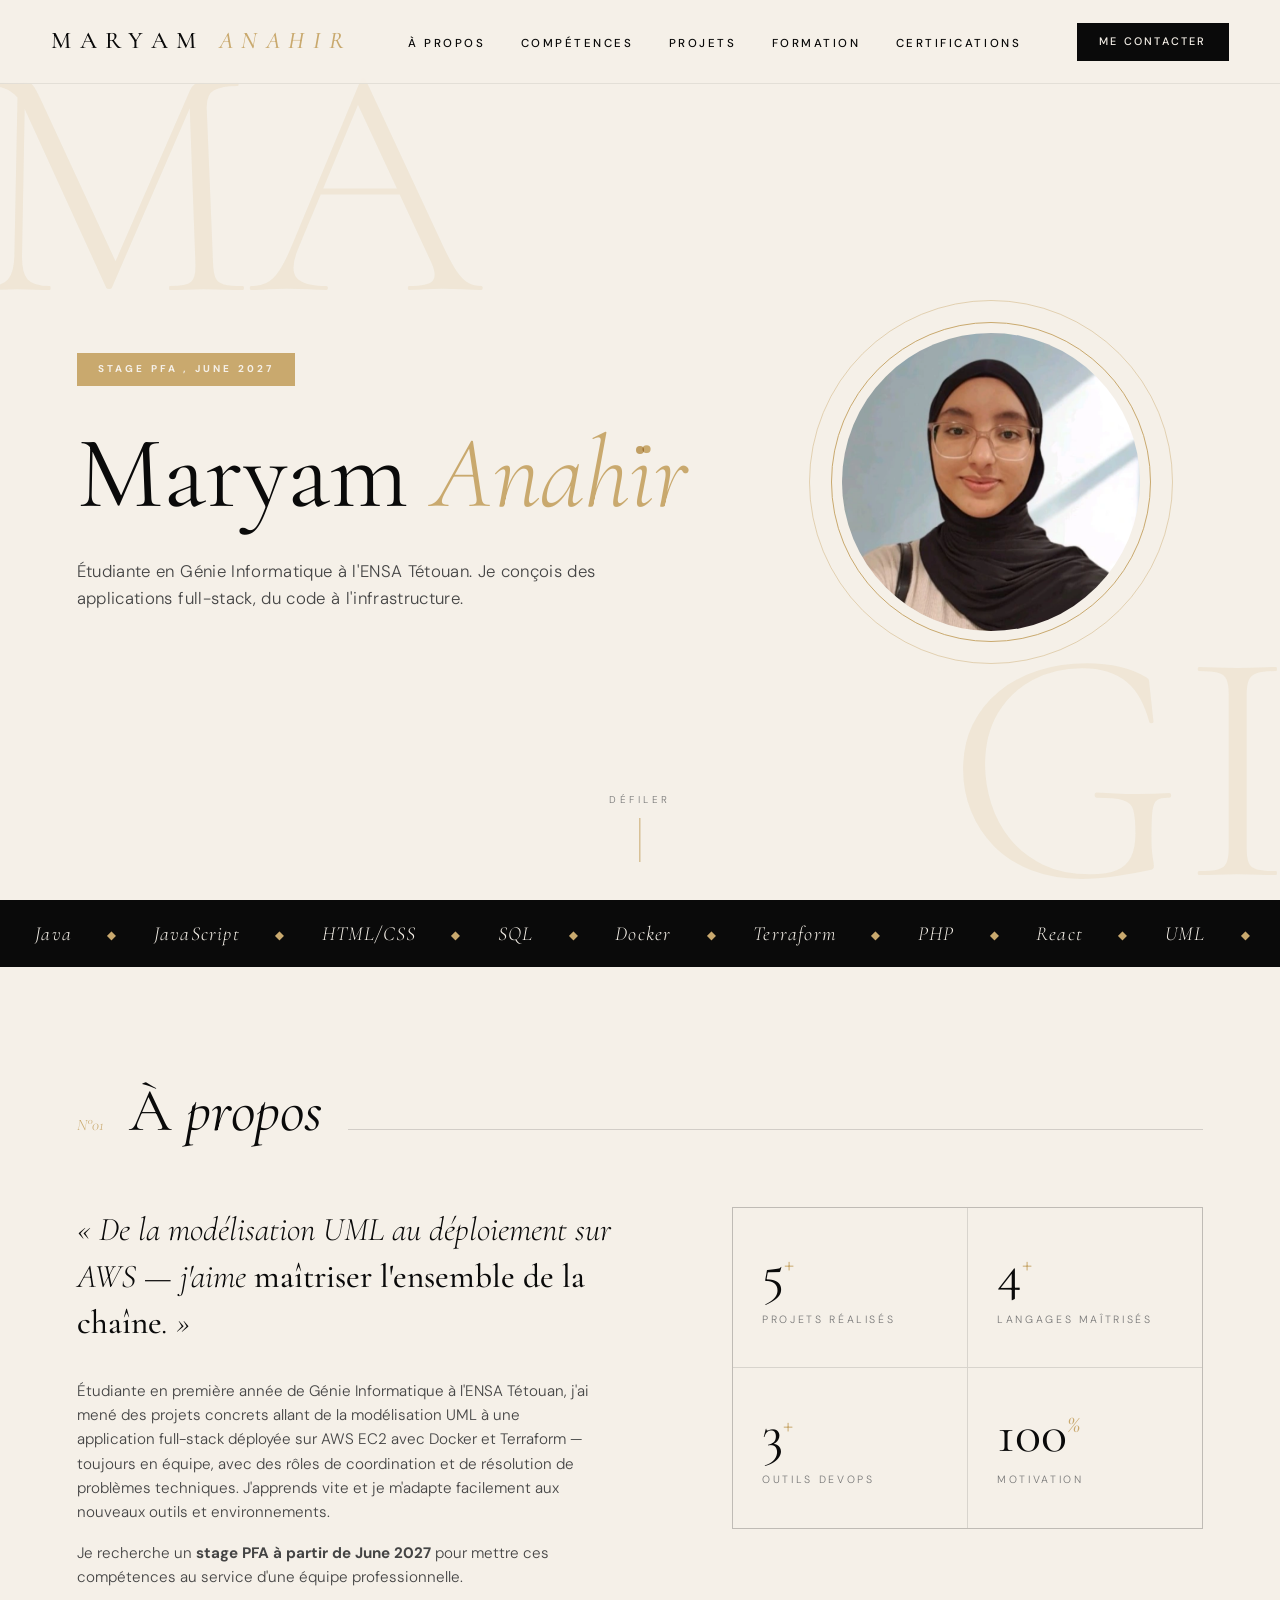
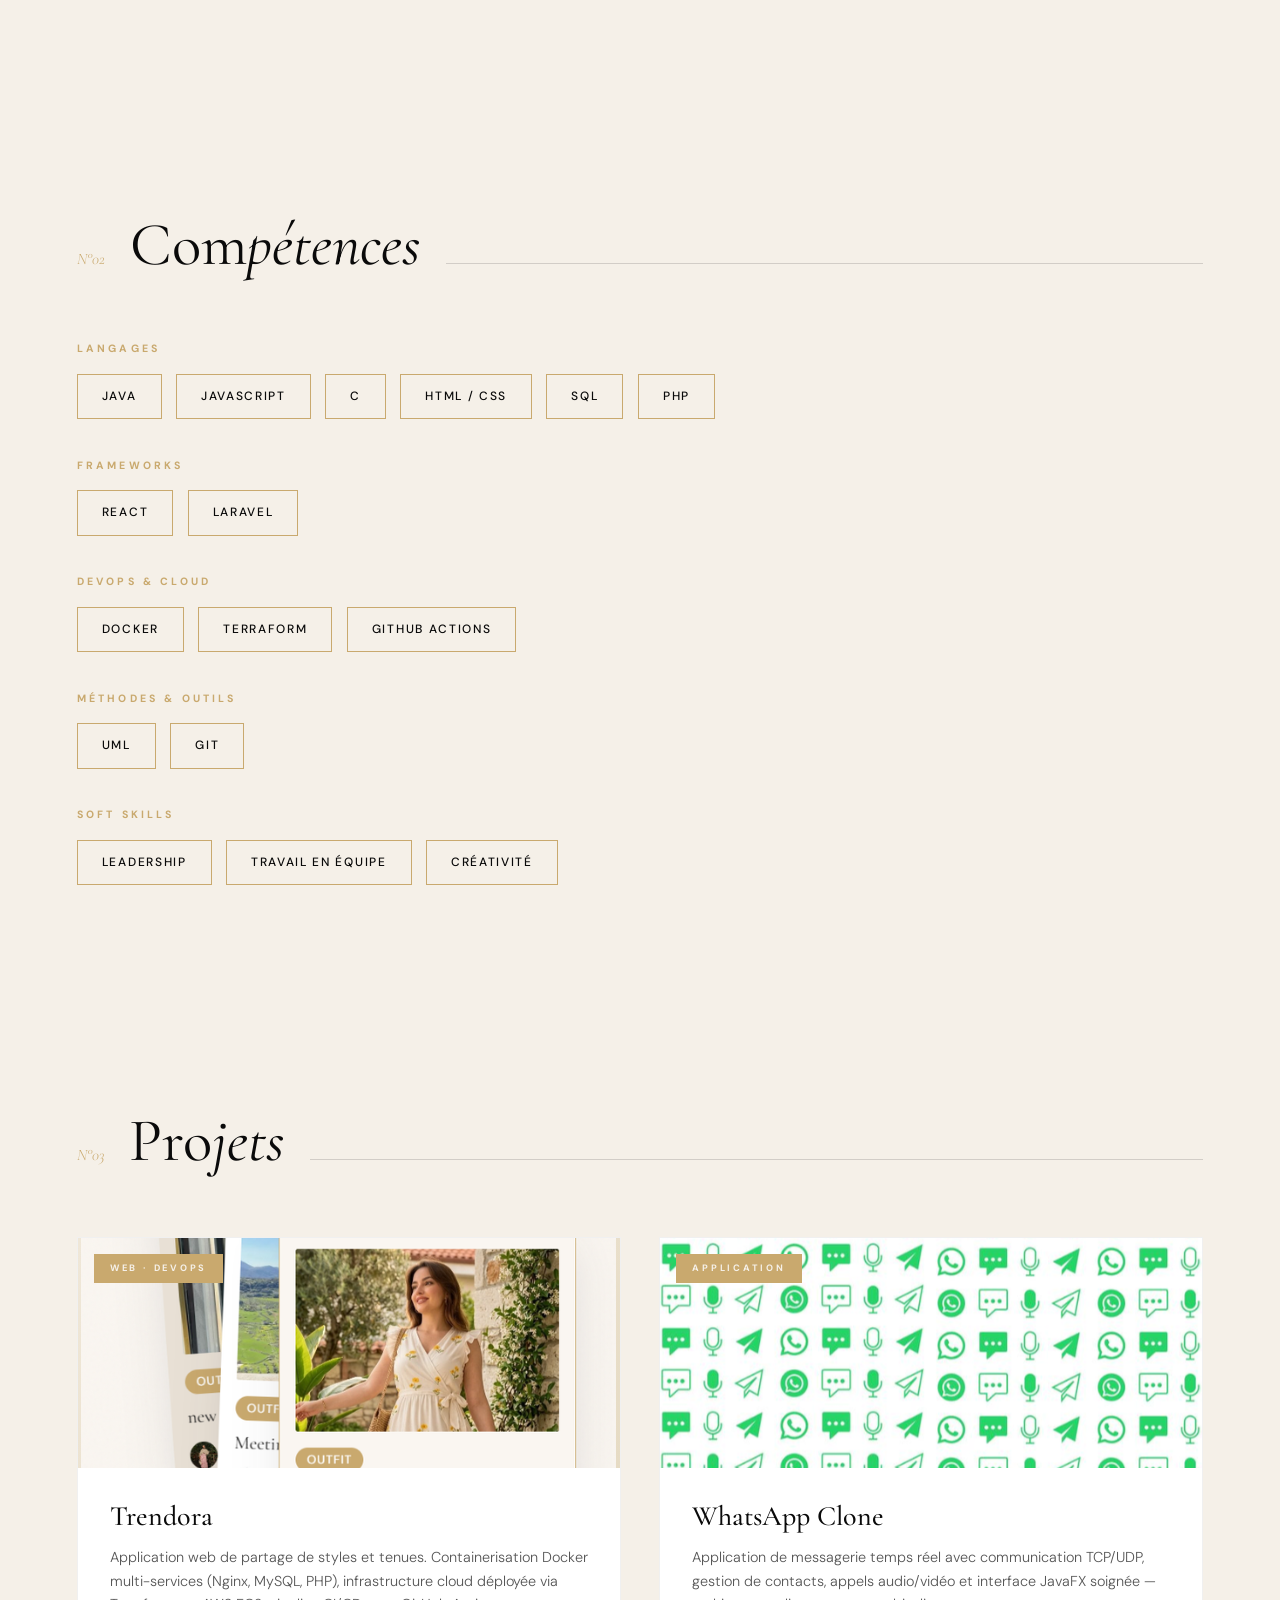
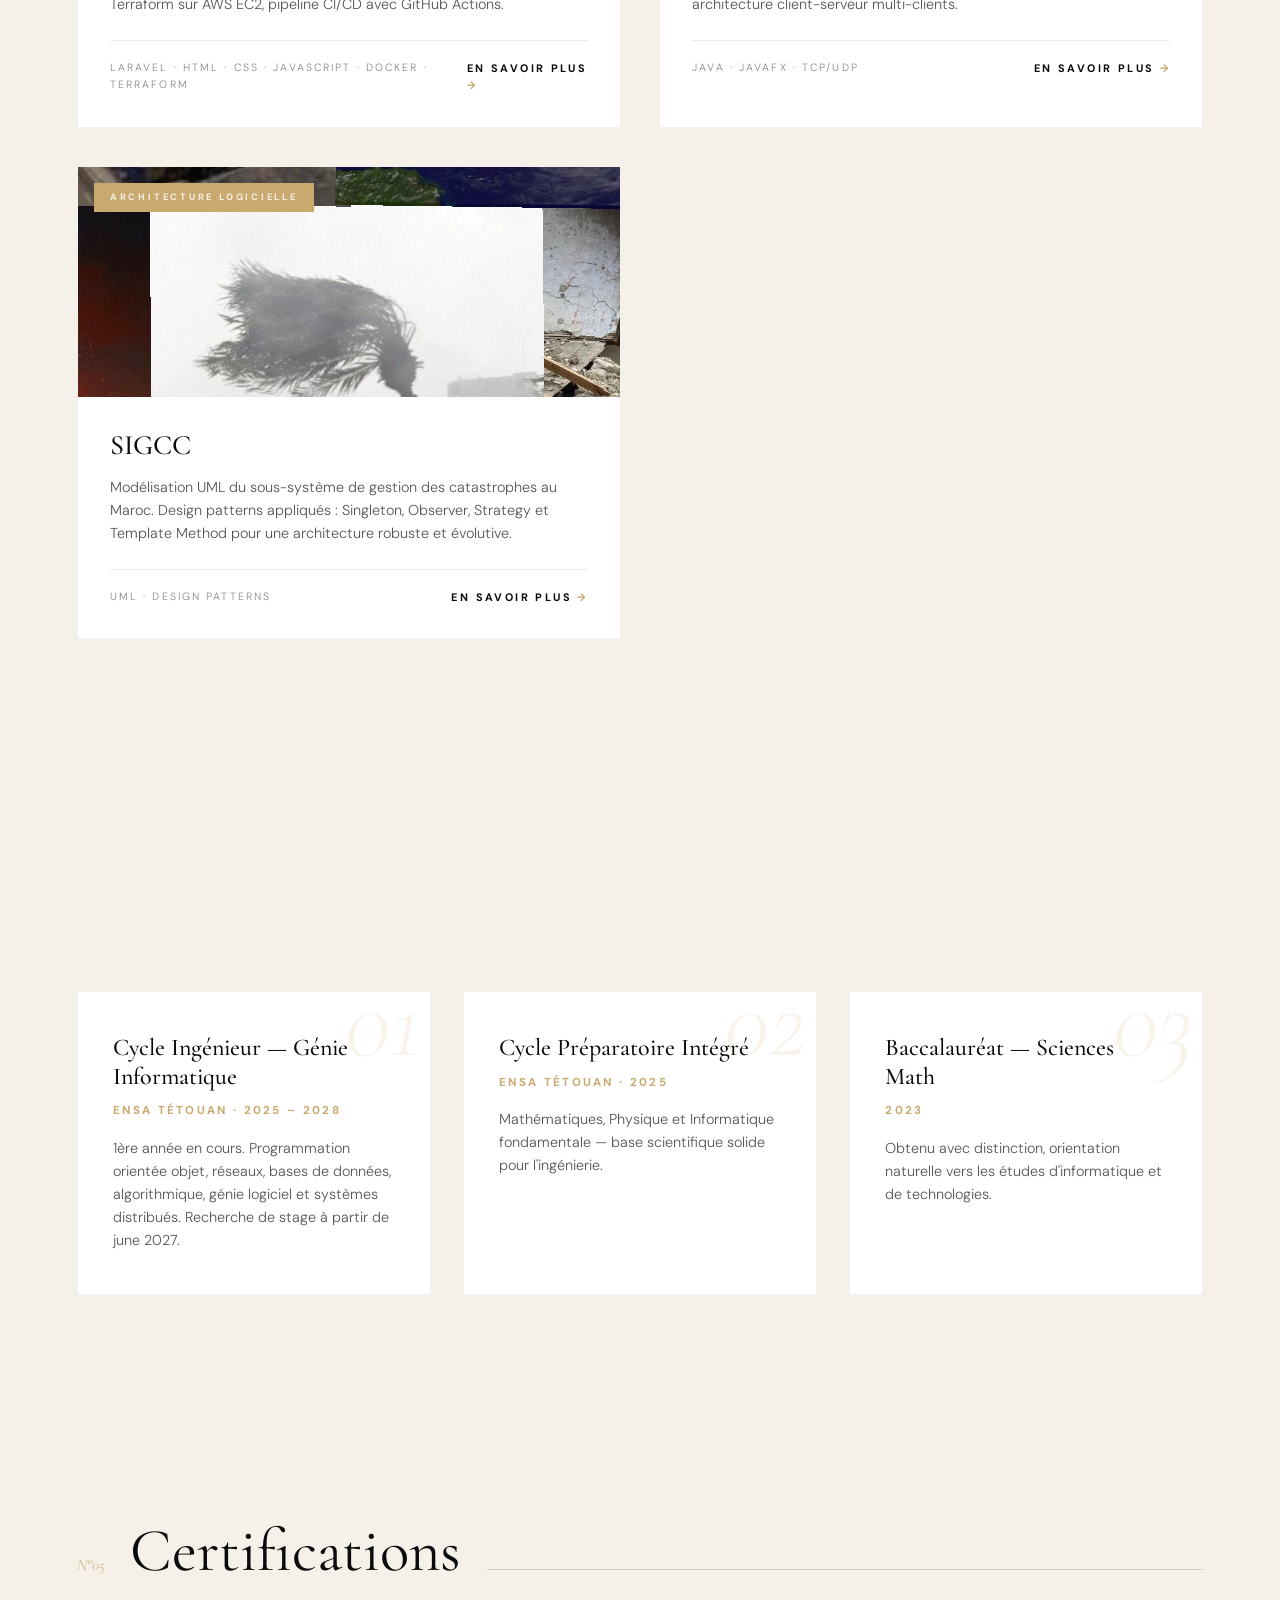
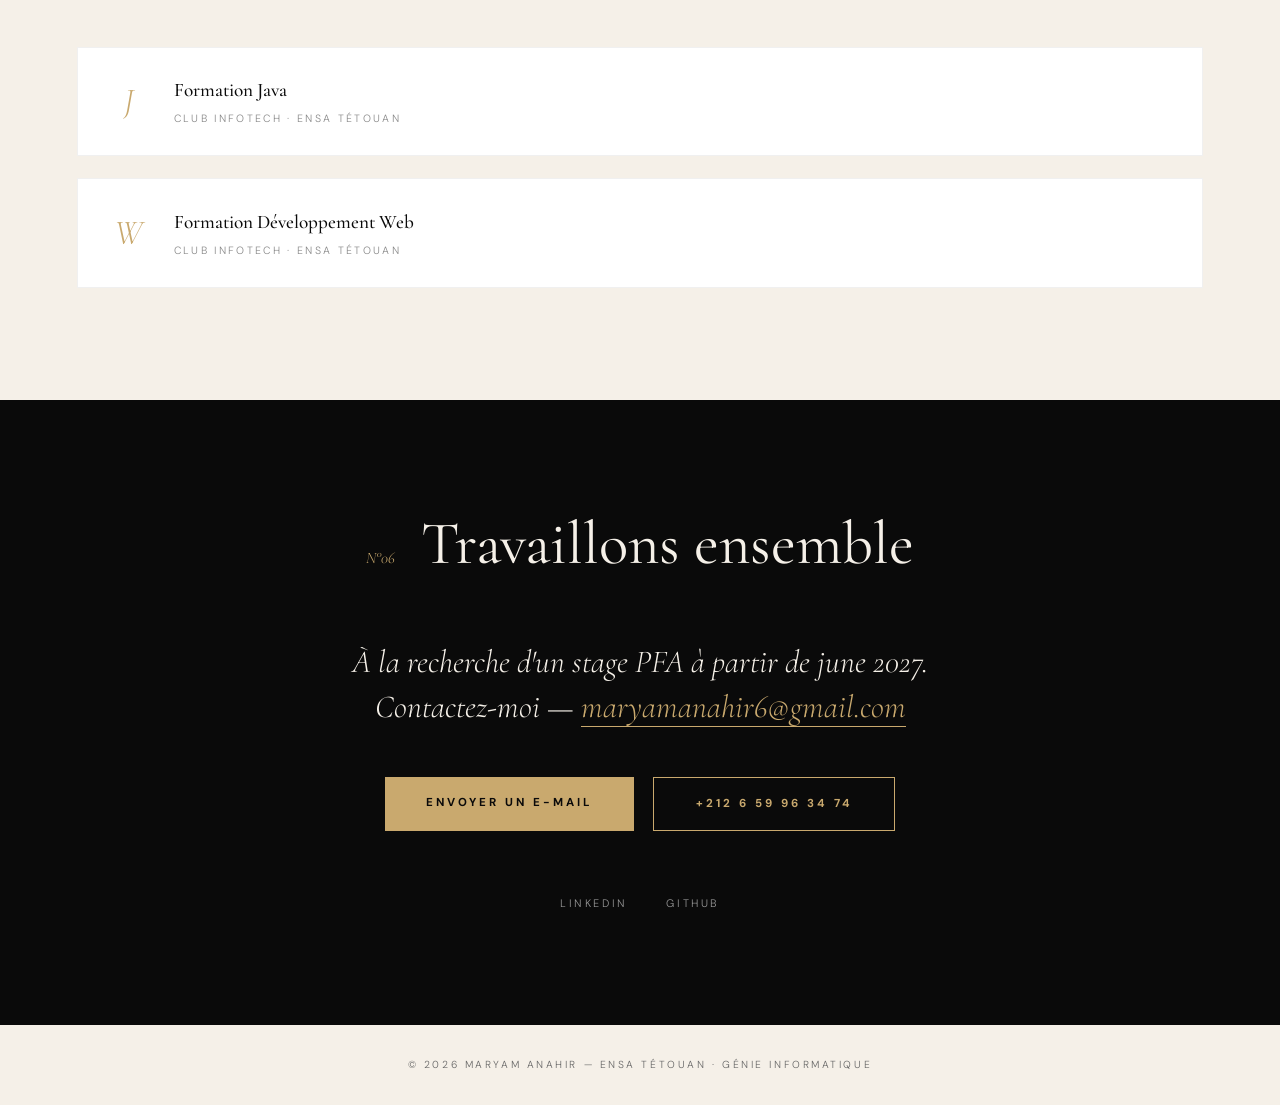
==== index.html @ e7f8d563 "initial commit" ====
<!doctype html>
<html lang="fr">
  <head>
    <meta charset="UTF-8" />
    <meta name="viewport" content="width=device-width, initial-scale=1.0" />
    <title>Maryam Anahir — Portfolio</title>
    <link
      href="https://fonts.googleapis.com/css2?family=Cormorant+Garamond:ital,wght@0,300;0,400;0,500;0,600;1,300;1,400;1,500&family=DM+Sans:ital,wght@0,300;0,400;0,500;0,700;1,400&display=swap"
      rel="stylesheet"
    />
    <style>
      :root {
        --cream: #f5f0e8;
        --gold: #c9a96e;
        --black: #0a0a0a;
        --white: #ffffff;
        --serif: "Cormorant Garamond", serif;
        --sans: "DM Sans", sans-serif;
      }
      * {
        margin: 0;
        padding: 0;
        box-sizing: border-box;
        cursor: auto;
      }
      html {
        scroll-behavior: smooth;
      }
      body {
        background: var(--cream);
        color: var(--black);
        font-family: var(--sans);
        font-weight: 300;
        overflow-x: hidden;
        line-height: 1.6;
      }
      ::selection {
        background: var(--gold);
        color: var(--cream);
      }

      /* ============ CURSOR DOT ============ */
      .cursor-dot {
        position: fixed;
        width: 8px;
        height: 8px;
        background: var(--gold);
        border-radius: 50%;
        pointer-events: none;
        z-index: 9999;
        transform: translate(-50%, -50%);
        transition:
          width 0.25s,
          height 0.25s,
          background 0.25s;
        mix-blend-mode: multiply;
      }
      .cursor-dot.hovering {
        width: 36px;
        height: 36px;
        background: rgba(201, 169, 110, 0.35);
      }
      @media (hover: none) {
        .cursor-dot {
          display: none;
        }
      }

      /* ============ NAVIGATION ============ */
      nav {
        position: fixed;
        top: 0;
        left: 0;
        right: 0;
        z-index: 100;
        display: flex;
        justify-content: space-between;
        align-items: center;
        padding: 1.4rem 4vw;
        background: rgba(245, 240, 232, 0.85);
        backdrop-filter: blur(14px);
        border-bottom: 1px solid rgba(10, 10, 10, 0.07);
        transition: padding 0.4s;
      }
      nav.shrunk {
        padding: 0.8rem 4vw;
      }
      .logo {
        font-family: var(--serif);
        font-size: 1.5rem;
        letter-spacing: 0.35em;
        font-weight: 500;
        text-transform: uppercase;
      }
      .logo span {
        color: var(--gold);
        font-style: italic;
      }
      .nav-links {
        display: flex;
        gap: 2.2rem;
        list-style: none;
      }
      .nav-links a {
        text-decoration: none;
        color: var(--black);
        font-size: 0.72rem;
        letter-spacing: 0.22em;
        text-transform: uppercase;
        font-weight: 500;
        position: relative;
        padding-bottom: 3px;
      }
      .nav-links a::after {
        content: "";
        position: absolute;
        bottom: 0;
        left: 0;
        width: 0;
        height: 1px;
        background: var(--gold);
        transition: width 0.35s cubic-bezier(0.65, 0, 0.35, 1);
      }
      .nav-links a:hover::after {
        width: 100%;
      }
      .nav-cta {
        background: var(--black);
        color: var(--cream) !important;
        padding: 0.65rem 1.4rem;
        text-decoration: none;
        font-size: 0.68rem;
        letter-spacing: 0.2em;
        text-transform: uppercase;
        font-weight: 500;
        transition: background 0.3s;
      }
      .nav-cta:hover {
        background: var(--gold);
      }
      .burger {
        display: none;
        flex-direction: column;
        gap: 5px;
        background: none;
        border: none;
      }
      .burger span {
        width: 26px;
        height: 1.5px;
        background: var(--black);
        transition: 0.3s;
      }
      /* ============ HERO ============ */
      .hero {
        min-height: 100vh;
        display: flex;
        flex-direction: column;
        align-items: center;
        justify-content: center;
        position: relative;
        padding: 8rem 6vw 4rem;
        overflow: hidden;
      }
      .hero-num {
        position: absolute;
        font-family: var(--serif);
        font-weight: 300;
        color: rgba(201, 169, 110, 0.14);
        font-size: clamp(10rem, 26vw, 24rem);
        line-height: 1;
        user-select: none;
        pointer-events: none;
      }
      .hero-num.n1 {
        top: 2%;
        left: -2%;
      }
      .hero-num.n2 {
        bottom: -4%;
        right: -1%;
      }
      .hero-inner {
        display: grid;
        grid-template-columns: 1.2fr 0.8fr;
        align-items: center;
        gap: 4rem;
        width: 100%;
        max-width: 1200px;
      }
      .hero-text {
        text-align: left;
      }
      .hero-badge {
        display: inline-block;
        background: var(--gold);
        color: var(--cream);
        font-size: 0.62rem;
        letter-spacing: 0.32em;
        text-transform: uppercase;
        font-weight: 700;
        padding: 0.55rem 1.3rem;
        margin-bottom: 2.2rem;
      }
      .hero h1 {
        font-family: var(--serif);
        font-weight: 400;
        font-size: clamp(3rem, 8vw, 6.5rem);
        line-height: 1.02;
      }
      .hero h1 em {
        font-style: italic;
        font-weight: 300;
        color: var(--gold);
      }
      .hero-sub {
        max-width: 520px;
        margin-top: 2rem;
        font-size: 1.05rem;
        color: #444;
        letter-spacing: 0.02em;
      }
      .hero-photo-wrap {
        position: relative;
        justify-self: center;
      }
      .hero-photo {
        width: 320px;
        height: 320px;
        border-radius: 50%;
        object-fit: cover;
        border: 1px solid var(--gold);
        padding: 10px;
        display: block;
      }
      .hero-ring {
        position: absolute;
        inset: -22px;
        border: 1px solid rgba(201, 169, 110, 0.45);
        border-radius: 50%;
        animation: pulse 3.2s ease-in-out infinite;
      }
      @keyframes pulse {
        0%,
        100% {
          transform: scale(1);
          opacity: 0.7;
        }
        50% {
          transform: scale(1.06);
          opacity: 0.25;
        }
      }
      .hero-scroll {
        position: absolute;
        bottom: 2.4rem;
        left: 50%;
        transform: translateX(-50%);
        font-size: 0.62rem;
        letter-spacing: 0.35em;
        text-transform: uppercase;
        color: #777;
        display: flex;
        flex-direction: column;
        align-items: center;
        gap: 0.6rem;
      }
      .hero-scroll::after {
        content: "";
        width: 1px;
        height: 44px;
        background: var(--gold);
        animation: drop 1.8s ease-in-out infinite;
      }
      @keyframes drop {
        0% {
          transform: scaleY(0);
          transform-origin: top;
        }
        55% {
          transform: scaleY(1);
          transform-origin: top;
        }
        56% {
          transform-origin: bottom;
        }
        100% {
          transform: scaleY(0);
          transform-origin: bottom;
        }
      }

      /* ============ MARQUEE ============ */
      .marquee {
        background: var(--black);
        color: var(--cream);
        overflow: hidden;
        padding: 1.1rem 0;
        white-space: nowrap;
      }
      .marquee-track {
        display: inline-block;
        animation: scroll 28s linear infinite;
      }
      .marquee span {
        font-family: var(--serif);
        font-style: italic;
        font-size: 1.25rem;
        margin: 0 2.2rem;
        letter-spacing: 0.06em;
      }
      .marquee b {
        color: var(--gold);
        font-style: normal;
        font-family: var(--sans);
        font-size: 0.7rem;
        letter-spacing: 0.3em;
        vertical-align: middle;
      }
      @keyframes scroll {
        to {
          transform: translateX(-50%);
        }
      }

      /* ============ SECTIONS ============ */
      section {
        padding: 7rem 6vw;
        max-width: 1300px;
        margin: 0 auto;
      }
      .sec-head {
        display: flex;
        align-items: baseline;
        gap: 1.6rem;
        margin-bottom: 4rem;
        flex-wrap: wrap;
      }
      .sec-index {
        font-family: var(--serif);
        font-style: italic;
        font-size: 1rem;
        color: var(--gold);
      }
      .sec-title {
        font-family: var(--serif);
        font-weight: 400;
        font-size: clamp(2.2rem, 5vw, 3.8rem);
        line-height: 1.05;
        color: var(--black);
      }
      .sec-title em {
        font-style: italic;
        color: var(--black);
      }
      .sec-line {
        flex: 1;
        height: 1px;
        background: rgba(10, 10, 10, 0.15);
        min-width: 60px;
      }

      /* reveal */
      .reveal {
        opacity: 0;
        transform: translateY(46px);
        transition:
          opacity 0.9s cubic-bezier(0.22, 1, 0.36, 1),
          transform 0.9s cubic-bezier(0.22, 1, 0.36, 1);
      }
      .reveal.visible {
        opacity: 1;
        transform: none;
      }

      /* ============ ABOUT ============ */
      .about-grid {
        display: grid;
        grid-template-columns: 1.1fr 0.9fr;
        gap: 5rem;
        align-items: start;
      }
      .about-lead {
        font-family: var(--serif);
        font-size: clamp(1.5rem, 2.6vw, 2.1rem);
        font-weight: 300;
        line-height: 1.4;
        font-style: italic;
      }
      .about-lead strong {
        font-style: normal;
        font-weight: 500;
      }
      .about-text {
        margin-top: 2rem;
        color: #444;
        font-size: 0.95rem;
        max-width: 520px;
      }
      .stats {
        display: grid;
        grid-template-columns: 1fr 1fr;
        gap: 1px;
        background: rgba(10, 10, 10, 0.12);
        border: 1px solid rgba(10, 10, 10, 0.12);
      }
      .stat {
        background: var(--cream);
        padding: 2.4rem 1.8rem;
        transition: background 0.4s;
      }
      .stat:hover {
        background: var(--white);
      }
      .stat-num {
        font-family: var(--serif);
        font-size: 3.4rem;
        font-weight: 400;
        line-height: 1;
        color: var(--black);
      }
      .stat-num sup {
        color: var(--gold);
        font-size: 1.6rem;
        font-style: italic;
      }
      .stat-label {
        font-size: 0.66rem;
        letter-spacing: 0.25em;
        text-transform: uppercase;
        color: #777;
        margin-top: 0.7rem;
      }

      /* ============ SKILLS CHIPS ============ */
      .skill-group {
        margin-top: 2.4rem;
      }
      .skill-cat {
        font-size: 0.66rem;
        letter-spacing: 0.3em;
        text-transform: uppercase;
        color: var(--gold);
        font-weight: 700;
        margin-bottom: 1rem;
      }
      .chips {
        display: flex;
        flex-wrap: wrap;
        gap: 0.9rem;
      }
      .chip {
        border: 1px solid var(--gold);
        background: transparent;
        color: var(--black);
        font-family: var(--sans);
        font-size: 0.75rem;
        letter-spacing: 0.14em;
        text-transform: uppercase;
        font-weight: 500;
        padding: 0.75rem 1.5rem;
        transition: 0.3s;
        display: inline-block;
      }
      .chip:hover {
        background: var(--gold);
        color: var(--cream);
      }

      /* ============ PROJECTS — 2 col feed ============ */
      .feed {
        display: grid;
        grid-template-columns: 1fr 1fr;
        gap: 2.4rem;
      }
      .card {
        background: var(--white);
        overflow: hidden;
        position: relative;
        border: 1px solid rgba(10, 10, 10, 0.06);
        transition:
          transform 0.5s cubic-bezier(0.22, 1, 0.36, 1),
          box-shadow 0.5s;
      }
      .card:hover {
        transform: translateY(-8px);
        box-shadow: 0 30px 60px -20px rgba(10, 10, 10, 0.18);
      }
      .card-cover {
        height: 230px;
        position: relative;
        overflow: hidden;
        display: flex;
        align-items: center;
        justify-content: center;
        background: linear-gradient(135deg, #efe7d8, #e6dbc4);
      }
      .card-glyph {
        font-family: var(--serif);
        font-size: 6rem;
        font-style: italic;
        color: rgba(201, 169, 110, 0.5);
        transition:
          transform 0.7s cubic-bezier(0.22, 1, 0.36, 1),
          color 0.4s;
      }

      .card-tag {
        position: absolute;
        top: 1rem;
        left: 1rem;
        background: var(--gold);
        color: var(--cream);
        font-size: 0.58rem;
        letter-spacing: 0.3em;
        text-transform: uppercase;
        font-weight: 700;
        padding: 0.45rem 1rem;
      }
      .card-body {
        padding: 2rem;
      }
      .card-title {
        font-family: var(--serif);
        font-size: 1.75rem;
        font-weight: 500;
        line-height: 1.15;
      }
      .card-desc {
        margin-top: 0.9rem;
        color: #555;
        font-size: 0.9rem;
      }
      .card-foot {
        margin-top: 1.5rem;
        display: flex;
        justify-content: space-between;
        align-items: center;
        border-top: 1px solid rgba(10, 10, 10, 0.08);
        padding-top: 1.2rem;
      }
      .card-tech {
        font-size: 0.66rem;
        letter-spacing: 0.2em;
        text-transform: uppercase;
        color: #888;
      }
      .card-link {
        font-size: 0.68rem;
        letter-spacing: 0.22em;
        text-transform: uppercase;
        font-weight: 700;
        color: var(--black);
        text-decoration: none;
        position: relative;
      }
      .card-link::after {
        content: " →";
        color: var(--gold);
        transition: margin 0.3s;
      }
      .card-link:hover::after {
        margin-left: 6px;
      }

      /* ============ EXPERIENCE TIMELINE ============ */
      .timeline {
        position: relative;
        padding-left: 3rem;
      }
      .timeline::before {
        content: "";
        position: absolute;
        left: 8px;
        top: 6px;
        bottom: 6px;
        width: 1px;
        background: rgba(10, 10, 10, 0.15);
      }
      .tl-item {
        position: relative;
        padding-bottom: 3.4rem;
      }
      .tl-item:last-child {
        padding-bottom: 0;
      }
      .tl-dot {
        position: absolute;
        left: -3rem;
        top: 8px;
        width: 17px;
        height: 17px;
        border: 1px solid var(--gold);
        border-radius: 50%;
        background: var(--cream);
      }
      .tl-dot::after {
        content: "";
        position: absolute;
        inset: 4px;
        border-radius: 50%;
        background: var(--gold);
        transform: scale(0);
        transition: transform 0.4s;
      }
      .tl-item:hover .tl-dot::after {
        transform: scale(1);
      }
      .tl-date {
        font-size: 0.64rem;
        letter-spacing: 0.28em;
        text-transform: uppercase;
        color: var(--gold);
        font-weight: 700;
      }
      .tl-title {
        font-family: var(--serif);
        font-size: 1.65rem;
        font-weight: 500;
        margin: 0.4rem 0 0.3rem;
      }
      .tl-org {
        font-size: 0.78rem;
        letter-spacing: 0.14em;
        text-transform: uppercase;
        color: #777;
      }
      .tl-desc {
        margin-top: 0.8rem;
        color: #555;
        font-size: 0.92rem;
        max-width: 600px;
      }

      /* ============ EDUCATION CARDS ============ */
      .edu-grid {
        display: grid;
        grid-template-columns: repeat(auto-fit, minmax(300px, 1fr));
        gap: 2rem;
      }
      .edu-card {
        background: var(--white);
        padding: 2.6rem 2.2rem;
        border: 1px solid rgba(10, 10, 10, 0.06);
        position: relative;
        overflow: hidden;
        transition: 0.4s;
      }
      .edu-card::before {
        content: attr(data-num);
        position: absolute;
        top: -1.4rem;
        right: 0.6rem;
        font-family: var(--serif);
        font-style: italic;
        font-size: 6.5rem;
        color: rgba(201, 169, 110, 0.13);
        line-height: 1;
        transition: color 0.4s;
      }
      .edu-card:hover::before {
        color: rgba(201, 169, 110, 0.3);
      }
      .edu-card:hover {
        transform: translateY(-6px);
      }
      .edu-degree {
        font-family: var(--serif);
        font-size: 1.5rem;
        font-weight: 500;
        line-height: 1.2;
        position: relative;
      }
      .edu-school {
        margin-top: 0.7rem;
        font-size: 0.72rem;
        letter-spacing: 0.2em;
        text-transform: uppercase;
        color: var(--gold);
        font-weight: 700;
        position: relative;
      }
      .edu-desc {
        margin-top: 1rem;
        color: #555;
        font-size: 0.9rem;
        position: relative;
      }

      /* ============ CERTIF ============ */
      .certif-list {
        display: flex;
        flex-direction: column;
        gap: 1.4rem;
        margin-top: 0.5rem;
      }
      .certif-item {
        display: flex;
        align-items: center;
        gap: 1.6rem;
        background: var(--white);
        border: 1px solid rgba(10, 10, 10, 0.06);
        padding: 1.6rem 2rem;
        transition: 0.3s;
      }
      .certif-item:hover {
        transform: translateX(6px);
      }
      .certif-icon {
        font-family: var(--serif);
        font-size: 2.2rem;
        font-style: italic;
        color: var(--gold);
        flex-shrink: 0;
        width: 2.4rem;
        text-align: center;
      }
      .certif-title {
        font-family: var(--serif);
        font-size: 1.2rem;
        font-weight: 500;
      }
      .certif-org {
        font-size: 0.66rem;
        letter-spacing: 0.22em;
        text-transform: uppercase;
        color: #888;
        margin-top: 0.3rem;
      }

      /* ============ CONTACT ============ */
      .contact {
        background: var(--black);
        color: var(--cream);
        max-width: none;
        padding: 7rem 6vw;
        text-align: center;
      }
      .contact .sec-title {
        color: var(--cream);
      }
      .contact-inner {
        max-width: 800px;
        margin: 0 auto;
      }
      .contact-lead {
        font-family: var(--serif);
        font-style: italic;
        font-weight: 300;
        font-size: clamp(1.4rem, 3vw, 2rem);
        margin: 2.4rem 0 3rem;
        line-height: 1.4;
      }
      .contact-lead a {
        color: var(--gold);
        text-decoration: none;
        border-bottom: 1px solid var(--gold);
        transition: 0.3s;
      }
      .contact-lead a:hover {
        color: var(--cream);
        border-color: var(--cream);
      }
      .btn-row {
        display: flex;
        gap: 1.2rem;
        justify-content: center;
        flex-wrap: wrap;
      }
      .btn-primary {
        background: var(--gold);
        color: var(--black);
        text-decoration: none;
        padding: 1.05rem 2.6rem;
        font-size: 0.72rem;
        letter-spacing: 0.26em;
        text-transform: uppercase;
        font-weight: 700;
        transition: 0.3s;
      }
      .btn-primary:hover {
        background: var(--cream);
      }
      .btn-secondary {
        border: 1px solid var(--gold);
        color: var(--gold);
        text-decoration: none;
        padding: 1.05rem 2.6rem;
        font-size: 0.72rem;
        letter-spacing: 0.26em;
        text-transform: uppercase;
        font-weight: 700;
        transition: 0.3s;
        background: transparent;
      }
      .btn-secondary:hover {
        background: var(--gold);
        color: var(--black);
      }
      .socials {
        margin-top: 4rem;
        display: flex;
        gap: 2.4rem;
        justify-content: center;
      }
      .socials a {
        color: #999;
        text-decoration: none;
        font-size: 0.68rem;
        letter-spacing: 0.24em;
        text-transform: uppercase;
        transition: color 0.3s;
      }
      .socials a:hover {
        color: var(--gold);
      }
      footer {
        padding: 2rem;
        text-align: center;
        font-size: 0.64rem;
        letter-spacing: 0.25em;
        text-transform: uppercase;
        color: #666;
      }

      /* ============ RESPONSIVE ============ */
      @media (max-width: 860px) {
        .about-grid {
          grid-template-columns: 1fr;
          gap: 3rem;
        }
        .feed {
          grid-template-columns: 1fr;
        }
        .nav-links {
          position: fixed;
          inset: 0;
          background: var(--cream);
          flex-direction: column;
          align-items: center;
          justify-content: center;
          gap: 2.4rem;
          transform: translateY(-100%);
          transition: transform 0.5s cubic-bezier(0.22, 1, 0.36, 1);
        }
        .nav-links.open {
          transform: none;
        }
        .nav-links a {
          font-size: 1rem;
        }
        .burger {
          display: flex;
          z-index: 101;
        }
        .burger.open span:nth-child(1) {
          transform: translateY(6.5px) rotate(45deg);
        }
        .burger.open span:nth-child(2) {
          opacity: 0;
        }
        .burger.open span:nth-child(3) {
          transform: translateY(-6.5px) rotate(-45deg);
        }
        .nav-cta {
          display: none;
        }

        .hero-inner {
          grid-template-columns: 1fr;
          gap: 3rem;
          text-align: center;
        }
        .hero-text {
          text-align: center;
        }
        .hero-sub {
          margin-left: auto;
          margin-right: auto;
        }
        .hero-photo {
          width: 230px;
          height: 230px;
        }
      }
    </style>
  </head>
  <body>
    <div class="cursor-dot" id="cursor"></div>

    <!-- NAVIGATION -->
    <nav id="nav">
      <div class="logo">Maryam <span>Anahir</span></div>
      <ul class="nav-links" id="navLinks">
        <li><a href="#apropos">À propos</a></li>
        <li><a href="#competences">Compétences</a></li>
        <li><a href="#projets">Projets</a></li>

        <li><a href="#formation">Formation</a></li>
        <li><a href="#certifications">Certifications</a></li>
      </ul>
      <a href="#contact" class="nav-cta">Me contacter</a>
      <button class="burger" id="burger" aria-label="Menu">
        <span></span><span></span><span></span>
      </button>
    </nav>

    <!-- HERO -->
    <header class="hero">
      <div class="hero-num n1">MA</div>
      <div class="hero-num n2">GI</div>
      <div class="hero-inner">
        <div class="hero-text">
          <div class="hero-badge">Stage PFA , June 2027</div>
          <h1>Maryam <em>Anahir</em></h1>
          <p class="hero-sub">
            Étudiante en Génie Informatique à l'ENSA Tétouan. Je conçois des
            applications full-stack, du code à l'infrastructure.
          </p>
        </div>
        <div class="hero-photo-wrap">
          <div class="hero-ring"></div>
          <img class="hero-photo" src="lo.png" alt="Photo de Maryam Anahir" />
        </div>
      </div>
      <div class="hero-scroll">Défiler</div>
    </header>

    <!-- MARQUEE -->
    <div class="marquee">
      <div class="marquee-track" id="marqueeTrack">
        <span>Java</span><b>◆</b><span>JavaScript</span><b>◆</b
        ><span>HTML/CSS</span><b>◆</b><span>SQL</span><b>◆</b
        ><span>Docker</span><b>◆</b><span>Terraform</span><b>◆</b
        ><span>PHP</span><b>◆</b><span>React</span><b>◆</b><span>UML</span><b>◆</b
        ><span>GitHub Actions</span><b>◆</b>
      </div>
    </div>

    <!-- À PROPOS -->
    <section id="apropos">
      <div class="sec-head reveal">
        <span class="sec-index">N°01</span>
        <h2 class="sec-title">À <em>propos</em></h2>
        <div class="sec-line"></div>
      </div>
      <div class="about-grid">
        <div class="reveal">
          <p class="about-lead">
            « De la modélisation UML au déploiement sur AWS — j'aime
            <strong>maîtriser l'ensemble de la chaîne</strong>. »
          </p>
          <p class="about-text">
            Étudiante en première année de Génie Informatique à l'ENSA Tétouan,
            j'ai mené des projets concrets allant de la modélisation UML à une
            application full-stack déployée sur AWS EC2 avec Docker et Terraform
            — toujours en équipe, avec des rôles de coordination et de
            résolution de problèmes techniques. J'apprends vite et je m'adapte
            facilement aux nouveaux outils et environnements.
          </p>
          <p class="about-text" style="margin-top: 1rem">
            Je recherche un
            <strong>stage PFA à partir de June 2027</strong> pour mettre ces
            compétences au service d'une équipe professionnelle.
          </p>
        </div>
        <div class="stats reveal">
          <div class="stat">
            <div class="stat-num" data-count="5">0<sup>+</sup></div>
            <div class="stat-label">Projets réalisés</div>
          </div>
          <div class="stat">
            <div class="stat-num" data-count="4">0<sup>+</sup></div>
            <div class="stat-label">Langages maîtrisés</div>
          </div>
          <div class="stat">
            <div class="stat-num" data-count="3">0<sup>+</sup></div>
            <div class="stat-label">Outils DevOps</div>
          </div>
          <div class="stat">
            <div class="stat-num" data-count="100">0<sup>%</sup></div>
            <div class="stat-label">Motivation</div>
          </div>
        </div>
      </div>
    </section>

    <!-- COMPÉTENCES -->
    <section id="competences">
      <div class="sec-head reveal">
        <span class="sec-index">N°02</span>
        <h2 class="sec-title">Com<em>pétences</em></h2>
        <div class="sec-line"></div>
      </div>

      <div class="skill-group reveal">
        <h3 class="skill-cat">Langages</h3>
        <div class="chips">
          <span class="chip">Java</span>
          <span class="chip">JavaScript</span>
          <span class="chip">C</span>
          <span class="chip">HTML / CSS</span>
          <span class="chip">SQL</span>
          <span class="chip">PHP</span>
        </div>
      </div>

      <div class="skill-group reveal">
        <h3 class="skill-cat">Frameworks</h3>
        <div class="chips">
          <span class="chip">React</span>
          <span class="chip">Laravel</span>
        </div>
      </div>

      <div class="skill-group reveal">
        <h3 class="skill-cat">DevOps & Cloud</h3>
        <div class="chips">
          <span class="chip">Docker</span>
          <span class="chip">Terraform</span>
          <span class="chip">GitHub Actions</span>
        </div>
      </div>

      <div class="skill-group reveal">
        <h3 class="skill-cat">Méthodes & Outils</h3>
        <div class="chips">
          <span class="chip">UML</span>
          <span class="chip">Git</span>
        </div>
      </div>

      <div class="skill-group reveal">
        <h3 class="skill-cat">Soft Skills</h3>
        <div class="chips">
          <span class="chip">Leadership</span>
          <span class="chip">Travail en équipe</span>
          <span class="chip">Créativité</span>
        </div>
      </div>
    </section>

    <!-- PROJETS -->
    <section id="projets">
      <div class="sec-head reveal">
        <span class="sec-index">N°03</span>
        <h2 class="sec-title">Pro<em>jets</em></h2>
        <div class="sec-line"></div>
      </div>
      <div class="feed">
        <article class="card reveal">
          <div class="card-cover">
            <span class="card-tag">Web · DevOps</span>
            <img
              src="T.png"
              alt="Capture d'écran de l'application Trendora"
              class="card-glyph"
            />
          </div>
          <div class="card-body">
            <h3 class="card-title">Trendora</h3>
            <p class="card-desc">
              Application web de partage de styles et tenues. Containerisation
              Docker multi-services (Nginx, MySQL, PHP), infrastructure cloud
              déployée via Terraform sur AWS EC2, pipeline CI/CD avec GitHub
              Actions.
            </p>
            <div class="card-foot">
              <span class="card-tech"
                >Laravel · HTML · CSS · JavaScript · Docker · Terraform </span
              ><a href="#contact" class="card-link">En savoir plus</a>
            </div>
          </div>
        </article>
        <article class="card reveal">
          <div class="card-cover">
            <span class="card-tag">Application</span
            ><img
              src="W.png"
              alt="Capture d'écran de l'application Trendora"
              class="card-glyph"
            />
          </div>
          <div class="card-body">
            <h3 class="card-title">WhatsApp Clone</h3>
            <p class="card-desc">
              Application de messagerie temps réel avec communication TCP/UDP,
              gestion de contacts, appels audio/vidéo et interface JavaFX
              soignée — architecture client-serveur multi-clients.
            </p>
            <div class="card-foot">
              <span class="card-tech">Java · JavaFX · TCP/UDP</span
              ><a href="#contact" class="card-link">En savoir plus</a>
            </div>
          </div>
        </article>
        <article class="card reveal">
          <div class="card-cover">
            <span class="card-tag">Architecture logicielle</span
            ><img
              src="SIG.png"
              alt="Capture d'écran de l'application Trendora"
              class="card-glyph"
            />
          </div>
          <div class="card-body">
            <h3 class="card-title">SIGCC</h3>
            <p class="card-desc">
              Modélisation UML du sous-système de gestion des catastrophes au
              Maroc. Design patterns appliqués : Singleton, Observer, Strategy
              et Template Method pour une architecture robuste et évolutive.
            </p>
            <div class="card-foot">
              <span class="card-tech">UML · Design Patterns</span
              ><a href="#contact" class="card-link">En savoir plus</a>
            </div>
          </div>
        </article>
        
      </div>
    </section>

    <!-- FORMATION -->
    <section id="formation">
      <div class="sec-head reveal">
        <span class="sec-index">N°05</span>
        <h2 class="sec-title">For<em>mation</em></h2>
        <div class="sec-line"></div>
      </div>
      <div class="edu-grid">
        <div class="edu-card reveal" data-num="01">
          <h3 class="edu-degree">Cycle Ingénieur — Génie Informatique</h3>
          <div class="edu-school">ENSA Tétouan · 2025 – 2028</div>
          <p class="edu-desc">
            1ère année en cours. Programmation orientée objet, réseaux, bases de
            données, algorithmique, génie logiciel et systèmes distribués.
            Recherche de stage à partir de june 2027.
          </p>
        </div>
        <div class="edu-card reveal" data-num="02">
          <h3 class="edu-degree">Cycle Préparatoire Intégré</h3>
          <div class="edu-school">ENSA Tétouan · 2025</div>
          <p class="edu-desc">
            Mathématiques, Physique et Informatique fondamentale — base
            scientifique solide pour l'ingénierie.
          </p>
        </div>
        <div class="edu-card reveal" data-num="03">
          <h3 class="edu-degree">Baccalauréat — Sciences Math</h3>
          <div class="edu-school">2023</div>
          <p class="edu-desc">
            Obtenu avec distinction, orientation naturelle vers les études
            d'informatique et de technologies.
          </p>
        </div>
      </div>
    </section>

    <!-- Certifications -->
    <section id="certifications">
      <div class="sec-head reveal">
        <span class="sec-index">N°05</span>
        <h2 class="sec-title">Certifications</h2>
        <div class="sec-line"></div>
      </div>
        <div class="certif-list">
          <div class="certif-item reveal">
            <div class="certif-icon">J</div>
            <div>
              <div class="certif-title">Formation Java</div>
              <div class="certif-org">Club InfoTech · ENSA Tétouan</div>
            </div>
          </div>
          <div class="certif-item reveal">
            <div class="certif-icon">W</div>
            <div>
              <div class="certif-title">Formation Développement Web</div>
              <div class="certif-org">Club InfoTech · ENSA Tétouan</div>
            </div>
          </div>
        </div>
      </div>
    </section>

    <!-- CONTACT -->
    <section class="contact" id="contact">
      <div class="contact-inner">
        <div class="sec-head reveal" style="justify-content: center">
          <span class="sec-index">N°06</span>
          <h2 class="sec-title">Travaillons ensemble</h2>
        </div>
        <p class="contact-lead reveal">
          À la recherche d'un stage PFA à partir de june 2027.<br />
          Contactez-moi —
          <a href="mailto:maryamanahir6@gmail.com">maryamanahir6@gmail.com</a>
        </p>
        <div class="btn-row reveal">
          <a class="btn-primary" href="mailto:maryamanahir6@gmail.com"
            >Envoyer un e-mail</a
          >
          <a class="btn-secondary" href="tel:+212659963474"
            >+212 6 59 96 34 74</a
          >
        </div>
        <div class="socials reveal">
          <a href="https://linkedin.com/in/maryam-anahir">LinkedIn</a>
          <a href="https://github.com/maryamanahir6">GitHub</a>
        </div>
      </div>
    </section>

    <footer>© 2026 Maryam Anahir — ENSA Tétouan · Génie Informatique</footer>

    <script>
      // ---- Cursor dot ----
      const cursor = document.getElementById("cursor");
      let cx = innerWidth / 2,
        cy = innerHeight / 2,
        tx = cx,
        ty = cy;
      addEventListener("mousemove", (e) => {
        tx = e.clientX;
        ty = e.clientY;
      });
      (function anim() {
        cx += (tx - cx) * 0.18;
        cy += (ty - cy) * 0.18;
        cursor.style.left = cx + "px";
        cursor.style.top = cy + "px";
        requestAnimationFrame(anim);
      })();
      document
        .querySelectorAll("a,button,.chip,.card,.certif-item")
        .forEach((el) => {
          el.addEventListener("mouseenter", () =>
            cursor.classList.add("hovering"),
          );
          el.addEventListener("mouseleave", () =>
            cursor.classList.remove("hovering"),
          );
        });

      // ---- Nav shrink + mobile menu ----
      const nav = document.getElementById("nav");
      addEventListener("scroll", () =>
        nav.classList.toggle("shrunk", scrollY > 60),
      );
      const burger = document.getElementById("burger"),
        navLinks = document.getElementById("navLinks");
      burger.addEventListener("click", () => {
        burger.classList.toggle("open");
        navLinks.classList.toggle("open");
      });
      navLinks.querySelectorAll("a").forEach((a) =>
        a.addEventListener("click", () => {
          burger.classList.remove("open");
          navLinks.classList.remove("open");
        }),
      );

      // ---- Marquee duplicate ----
      const track = document.getElementById("marqueeTrack");
      track.innerHTML += track.innerHTML;

      // ---- Reveal on scroll ----
      const io = new IntersectionObserver(
        (entries) => {
          entries.forEach((e, i) => {
            if (e.isIntersecting) {
              setTimeout(
                () => e.target.classList.add("visible"),
                e.target.dataset.stagger || 0,
              );
              io.unobserve(e.target);
            }
          });
        },
        { threshold: 0.12 },
      );
      document.querySelectorAll(".reveal").forEach((el, i) => {
        el.dataset.stagger = (i % 3) * 120;
        io.observe(el);
      });

      // ---- Counters ----
      const cio = new IntersectionObserver(
        (entries) => {
          entries.forEach((e) => {
            if (!e.isIntersecting) return;
            cio.unobserve(e.target);
            const el = e.target,
              target = +el.dataset.count,
              sup = el.querySelector("sup").outerHTML;
            let cur = 0;
            const step = Math.max(1, Math.ceil(target / 60));
            const t = setInterval(() => {
              cur += step;
              if (cur >= target) {
                cur = target;
                clearInterval(t);
              }
              el.innerHTML = cur + sup;
            }, 28);
          });
        },
        { threshold: 0.5 },
      );
      document.querySelectorAll(".stat-num").forEach((el) => cio.observe(el));

      // ---- Hero parallax on numbers ----
      addEventListener("mousemove", (e) => {
        const x = e.clientX / innerWidth - 0.5,
          y = e.clientY / innerHeight - 0.5;
        document.querySelector(".n1").style.transform =
          `translate(${x * 30}px,${y * 30}px)`;
        document.querySelector(".n2").style.transform =
          `translate(${x * -40}px,${y * -40}px)`;
      });
    </script>
  </body>
</html>
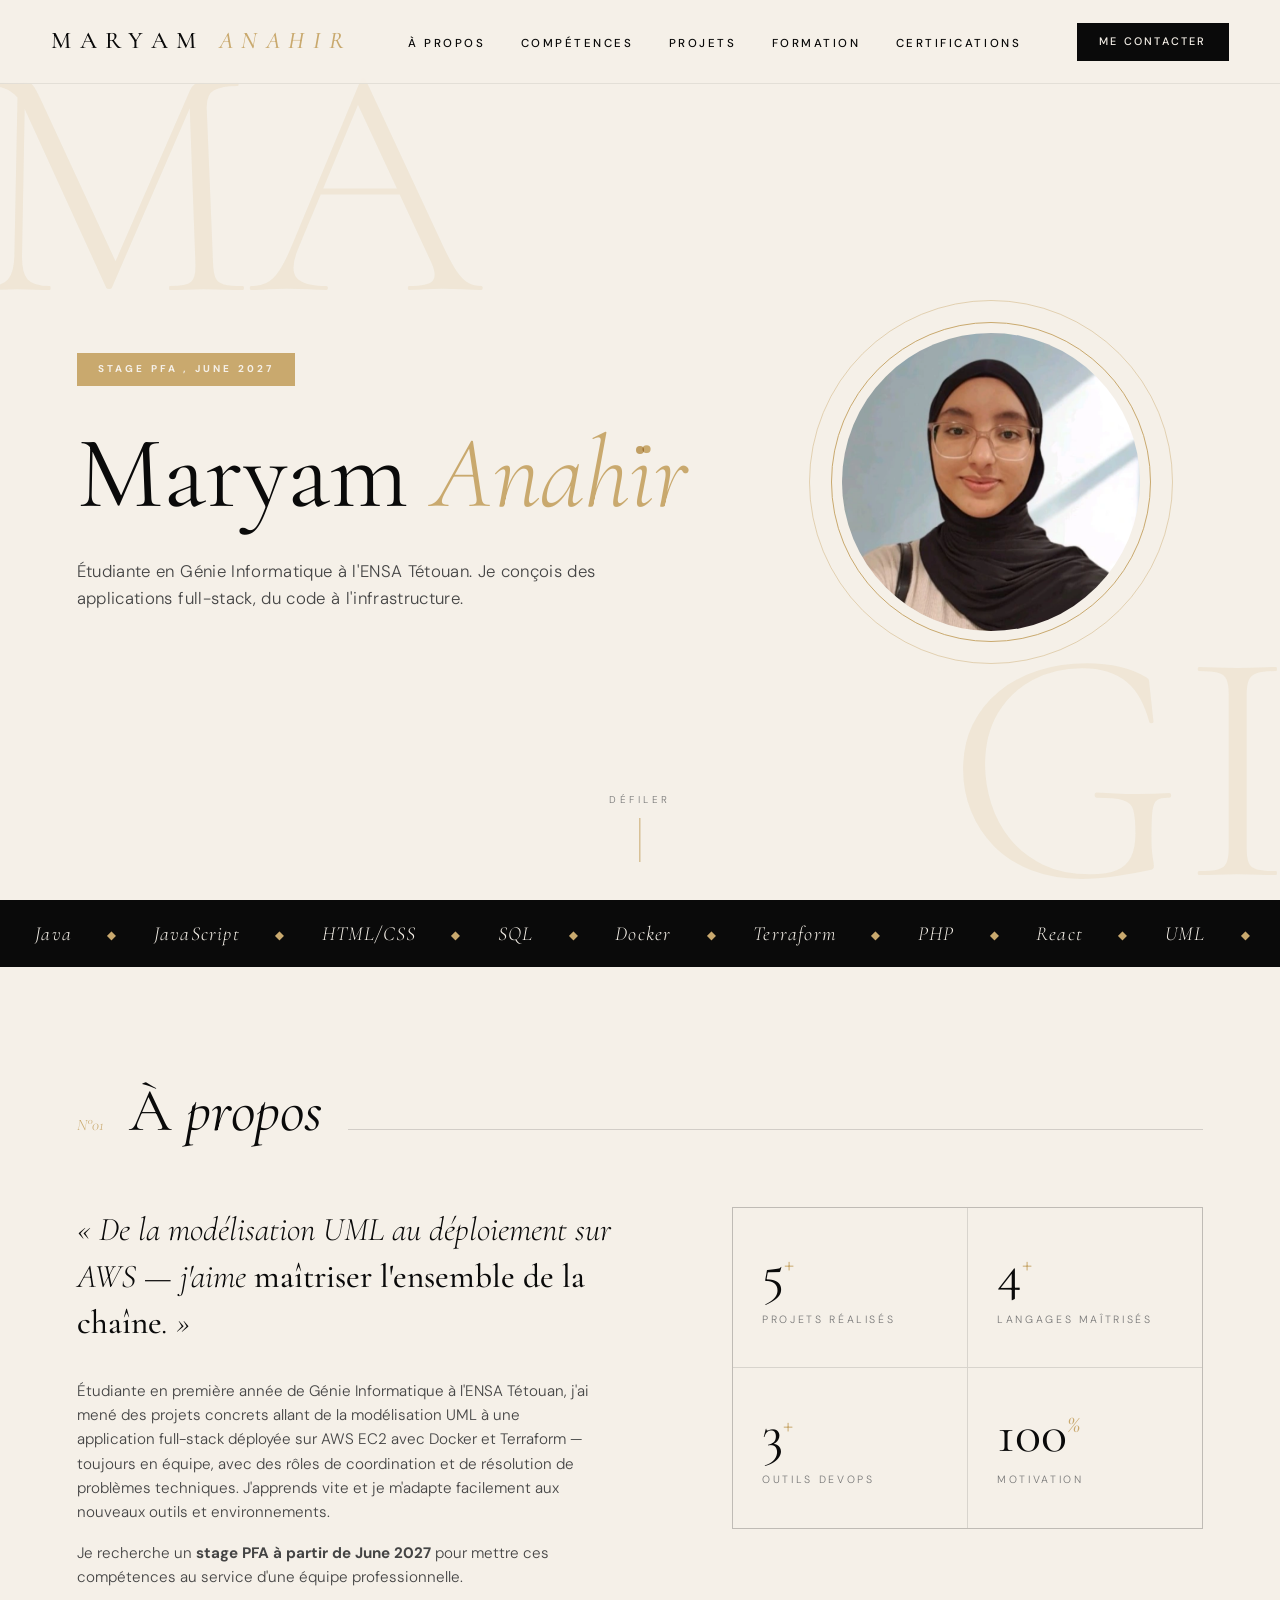
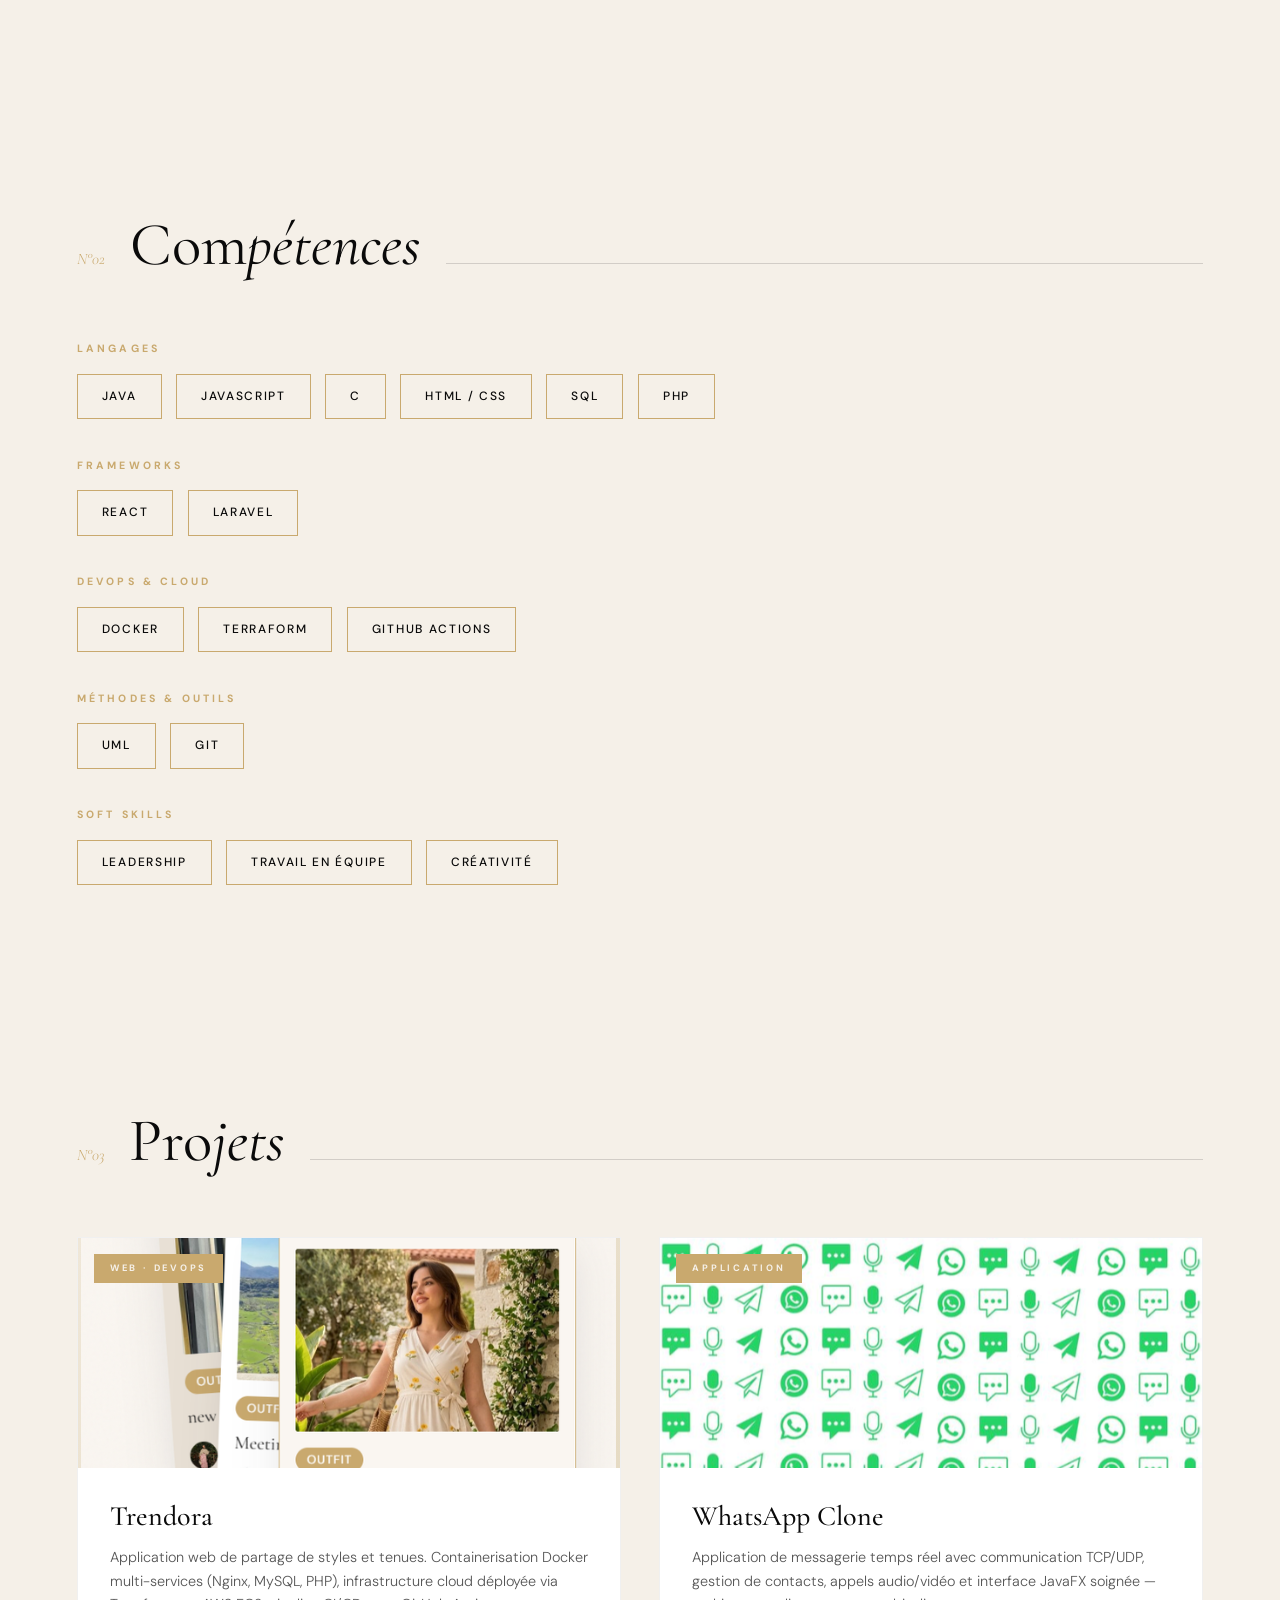
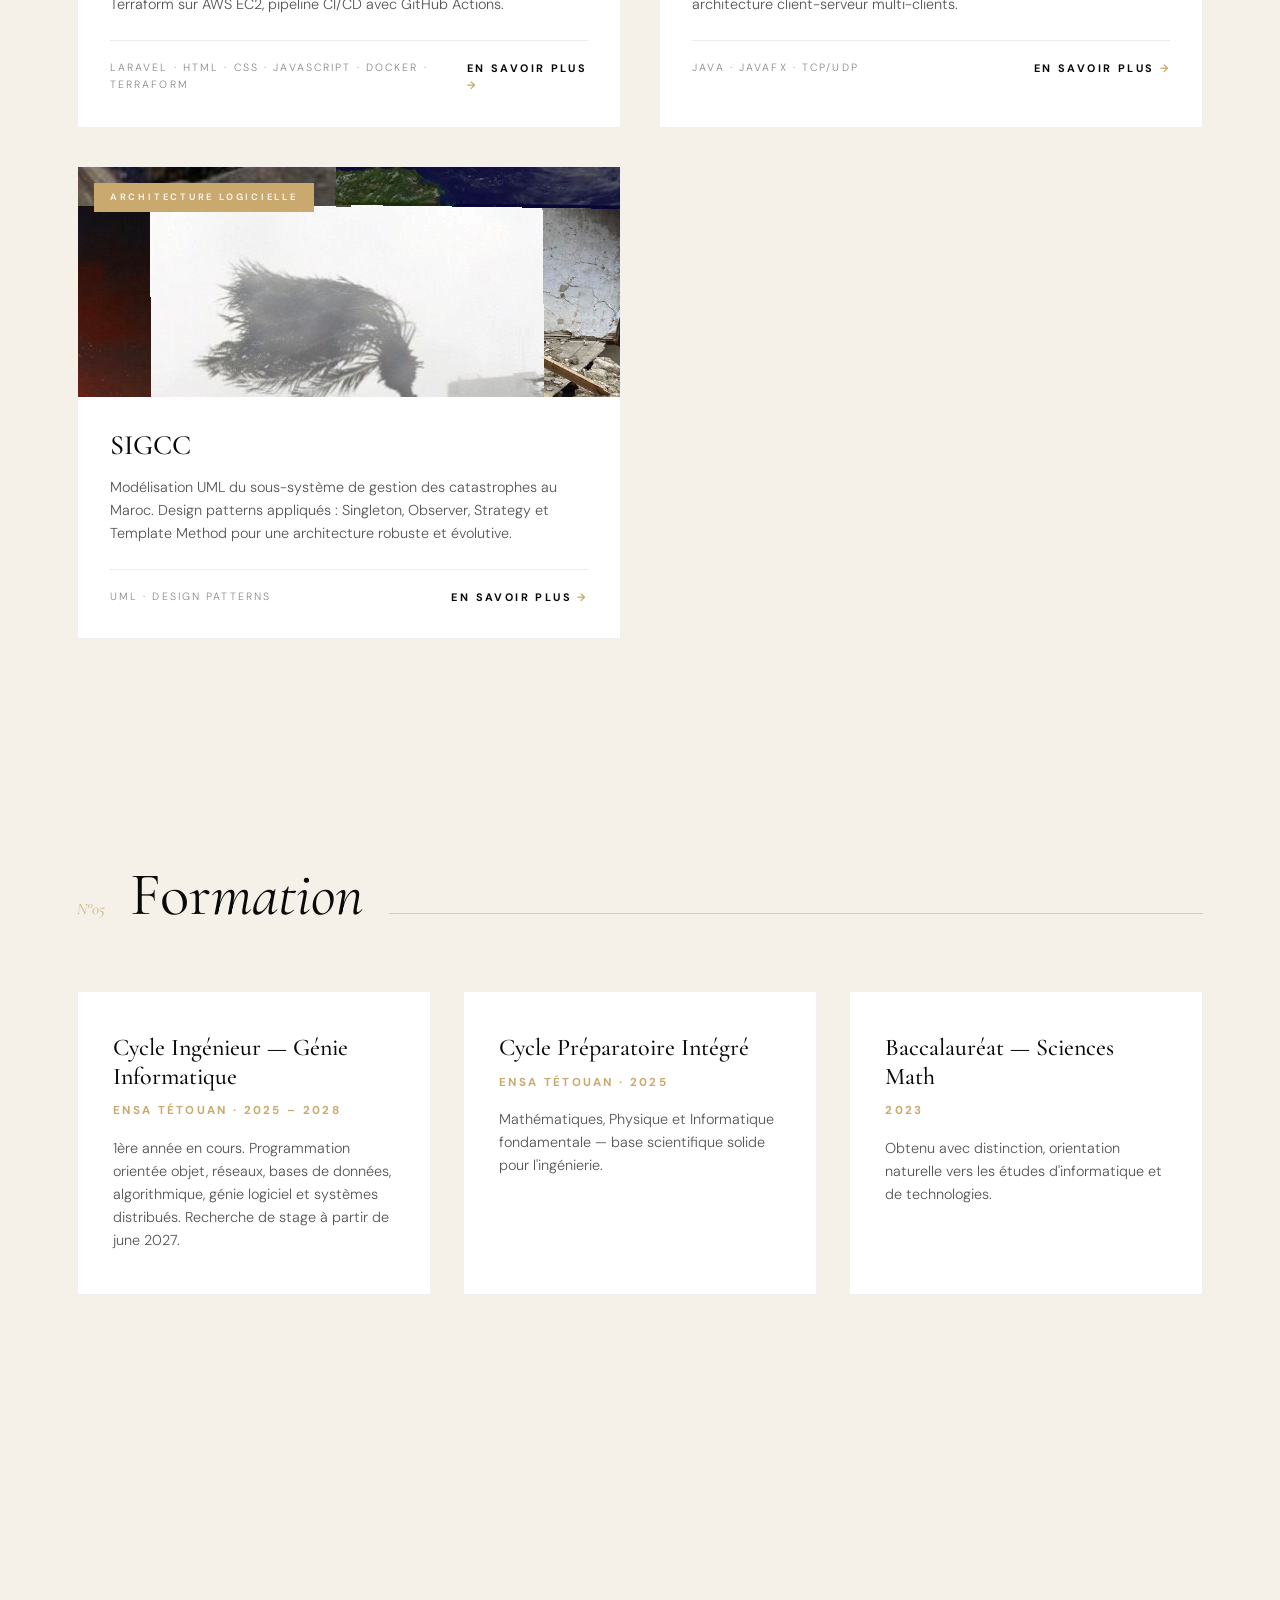
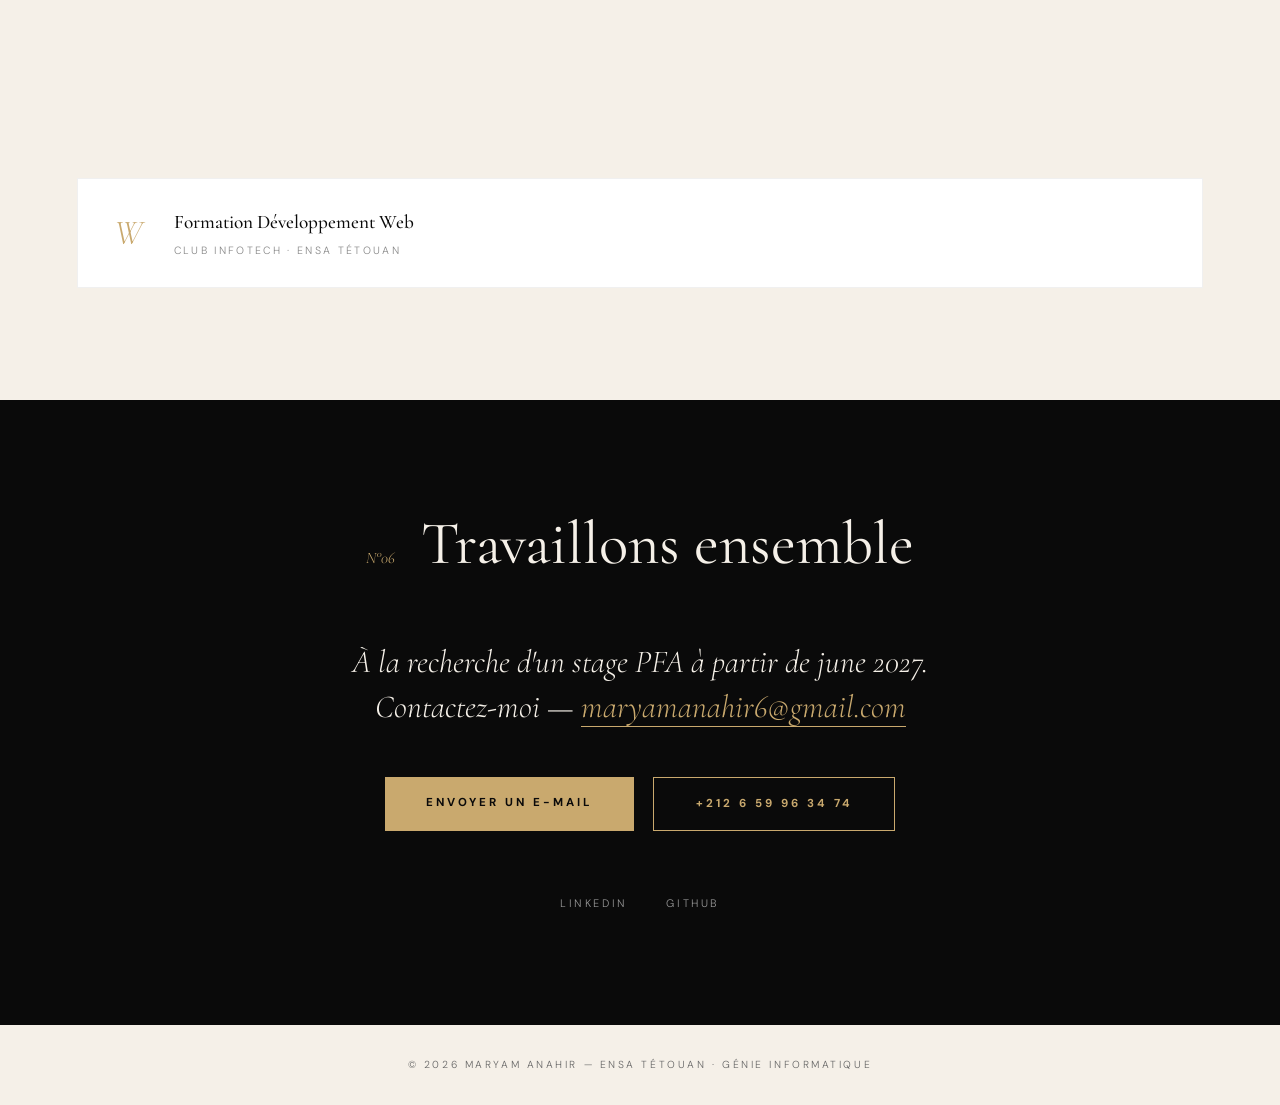
==== commit 0215f108: "ajust" ====
--- a/index.html
+++ b/index.html
@@ -647,7 +647,6 @@
         transition: 0.4s;
       }
       .edu-card::before {
-        content: attr(data-num);
         position: absolute;
         top: -1.4rem;
         right: 0.6rem;
@@ -1128,7 +1127,7 @@
         <div class="sec-line"></div>
       </div>
       <div class="edu-grid">
-        <div class="edu-card reveal" data-num="01">
+        <div class="edu-card reveal" >
           <h3 class="edu-degree">Cycle Ingénieur — Génie Informatique</h3>
           <div class="edu-school">ENSA Tétouan · 2025 – 2028</div>
           <p class="edu-desc">
@@ -1137,7 +1136,7 @@
             Recherche de stage à partir de june 2027.
           </p>
         </div>
-        <div class="edu-card reveal" data-num="02">
+        <div class="edu-card reveal" >
           <h3 class="edu-degree">Cycle Préparatoire Intégré</h3>
           <div class="edu-school">ENSA Tétouan · 2025</div>
           <p class="edu-desc">
@@ -1145,7 +1144,7 @@
             scientifique solide pour l'ingénierie.
           </p>
         </div>
-        <div class="edu-card reveal" data-num="03">
+        <div class="edu-card reveal" >
           <h3 class="edu-degree">Baccalauréat — Sciences Math</h3>
           <div class="edu-school">2023</div>
           <p class="edu-desc">
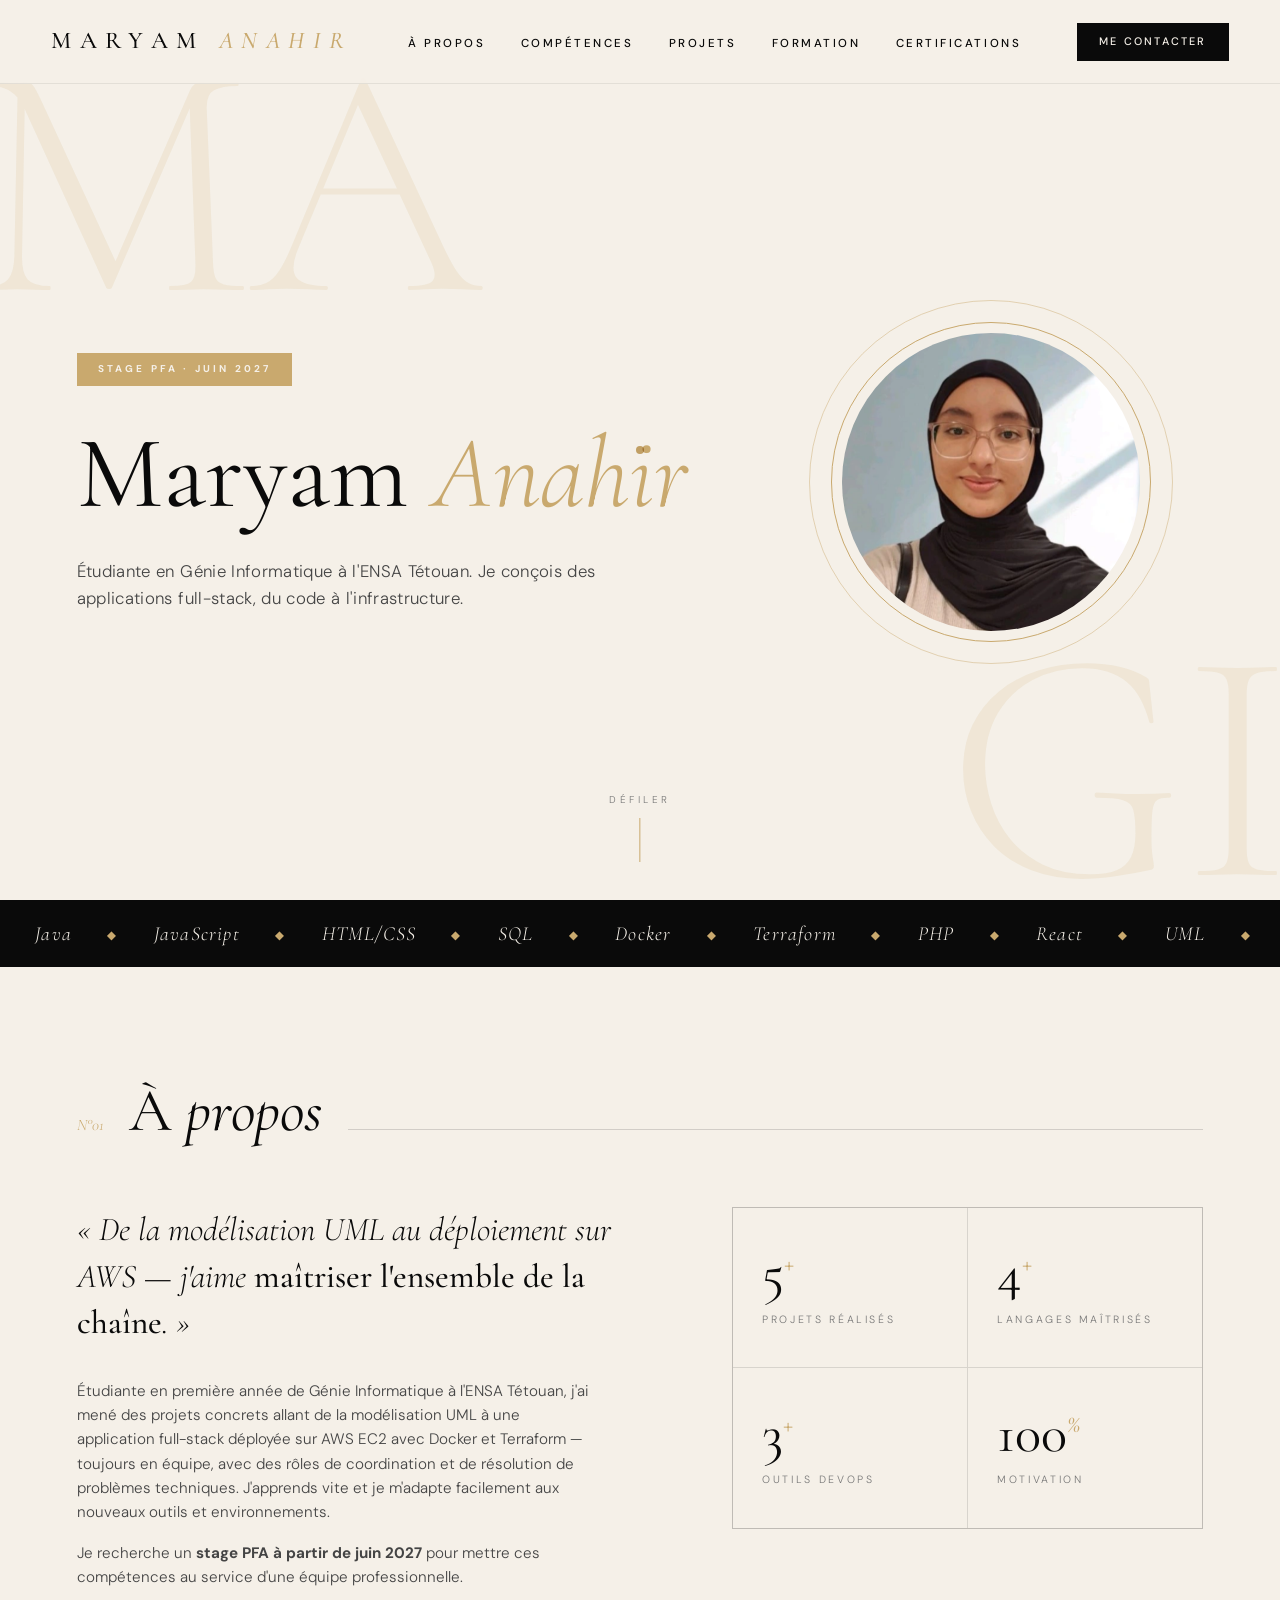
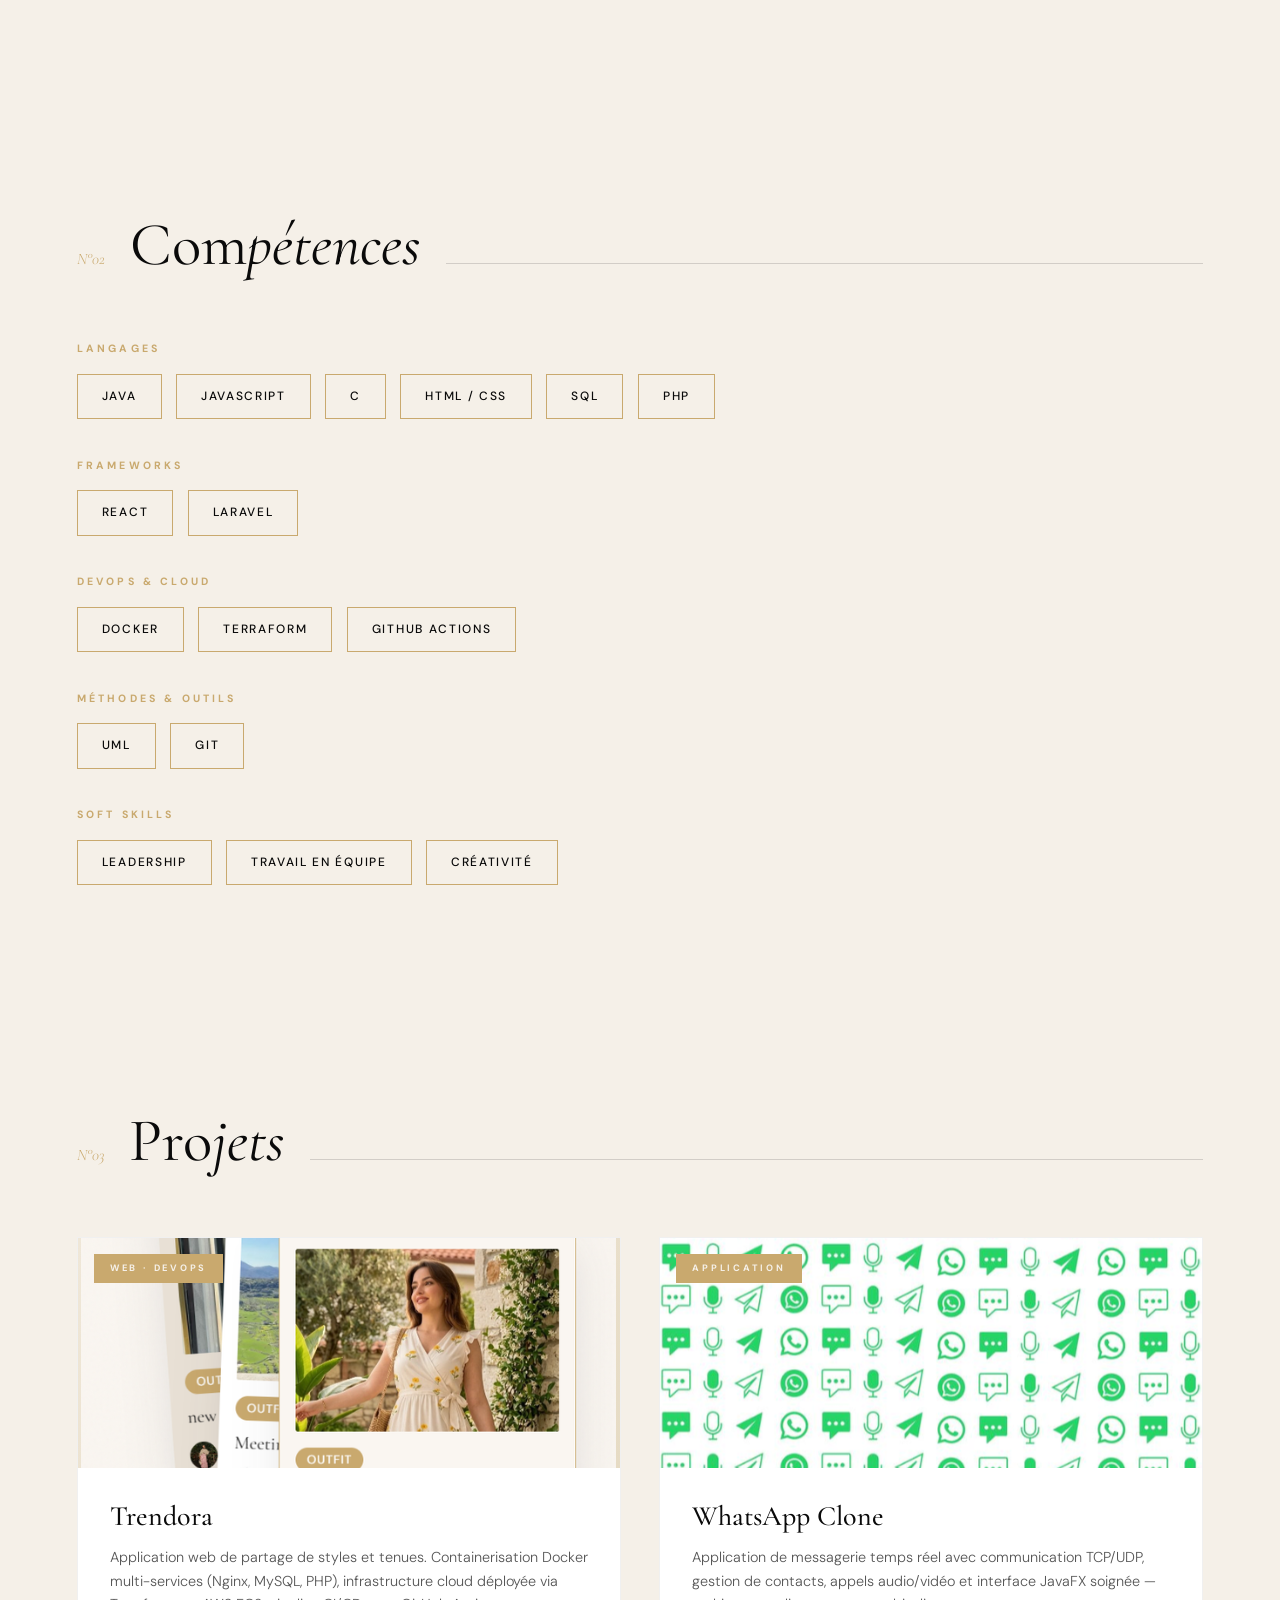
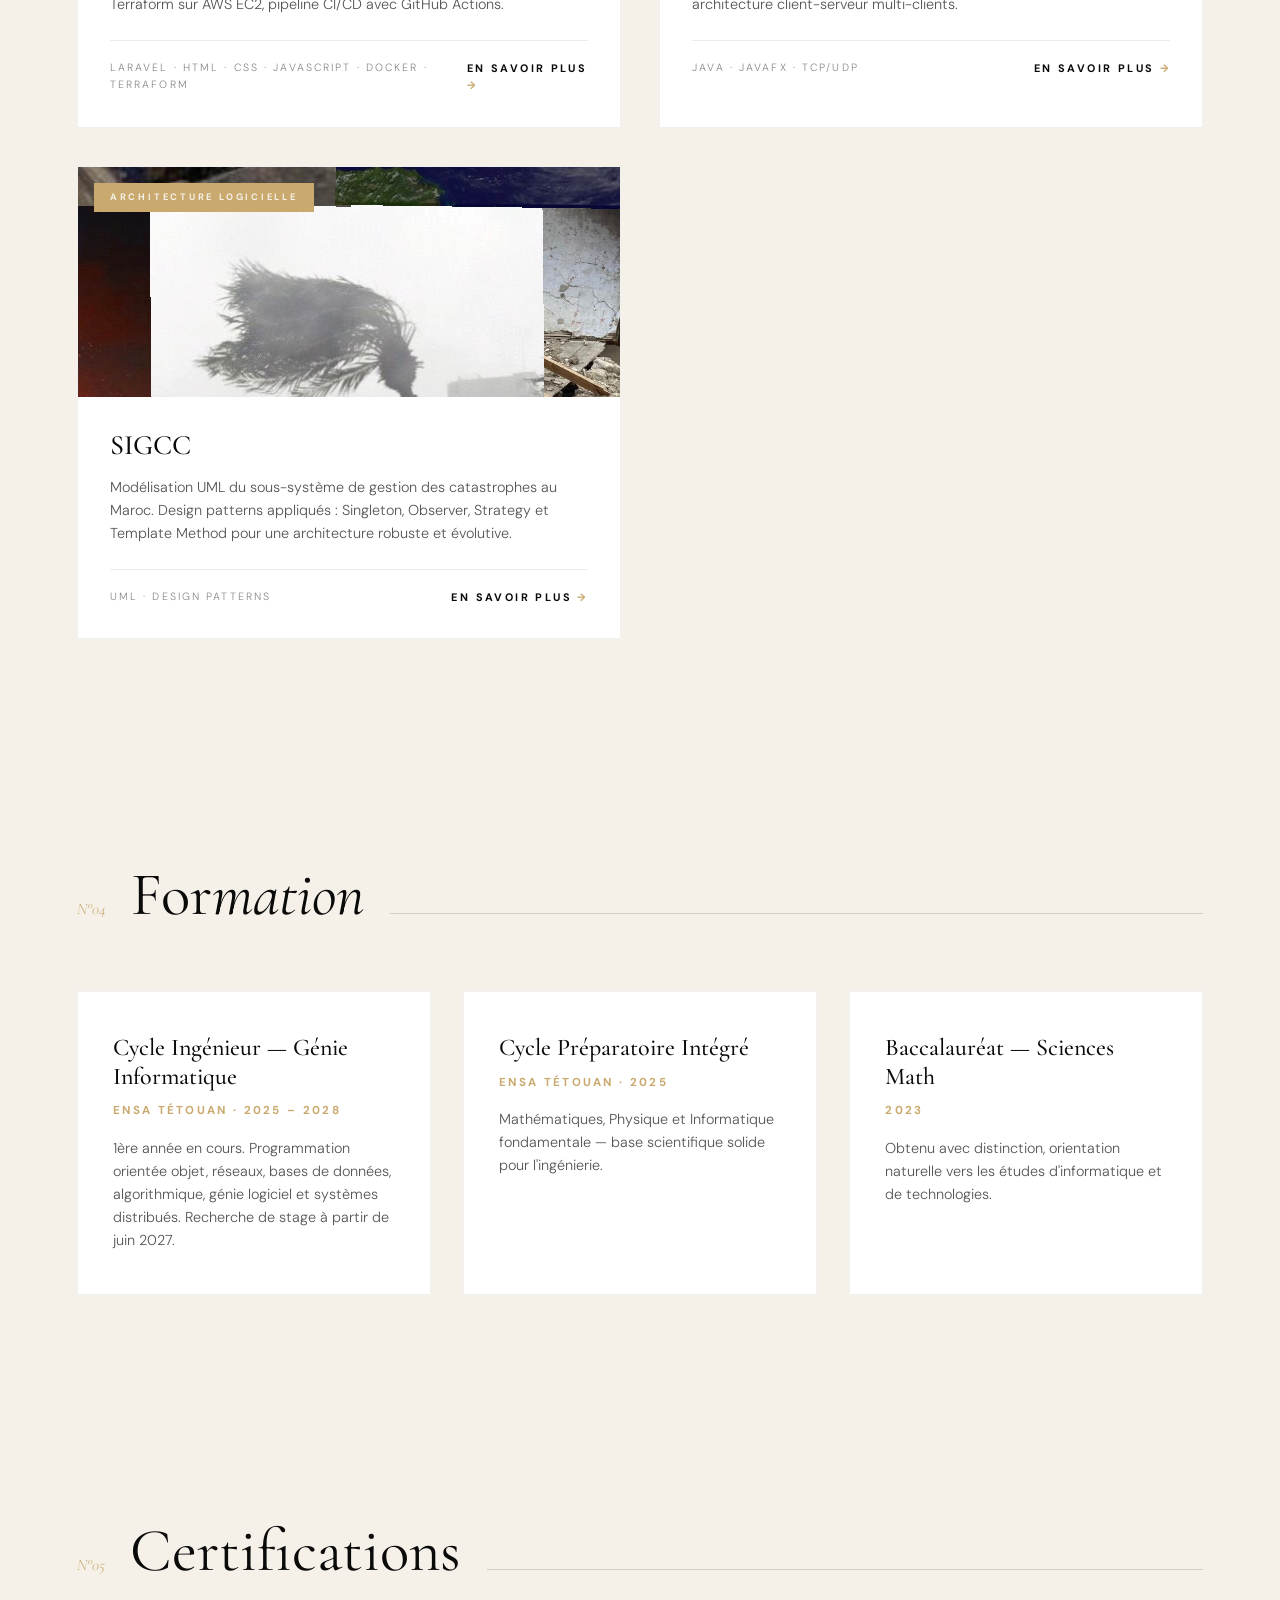
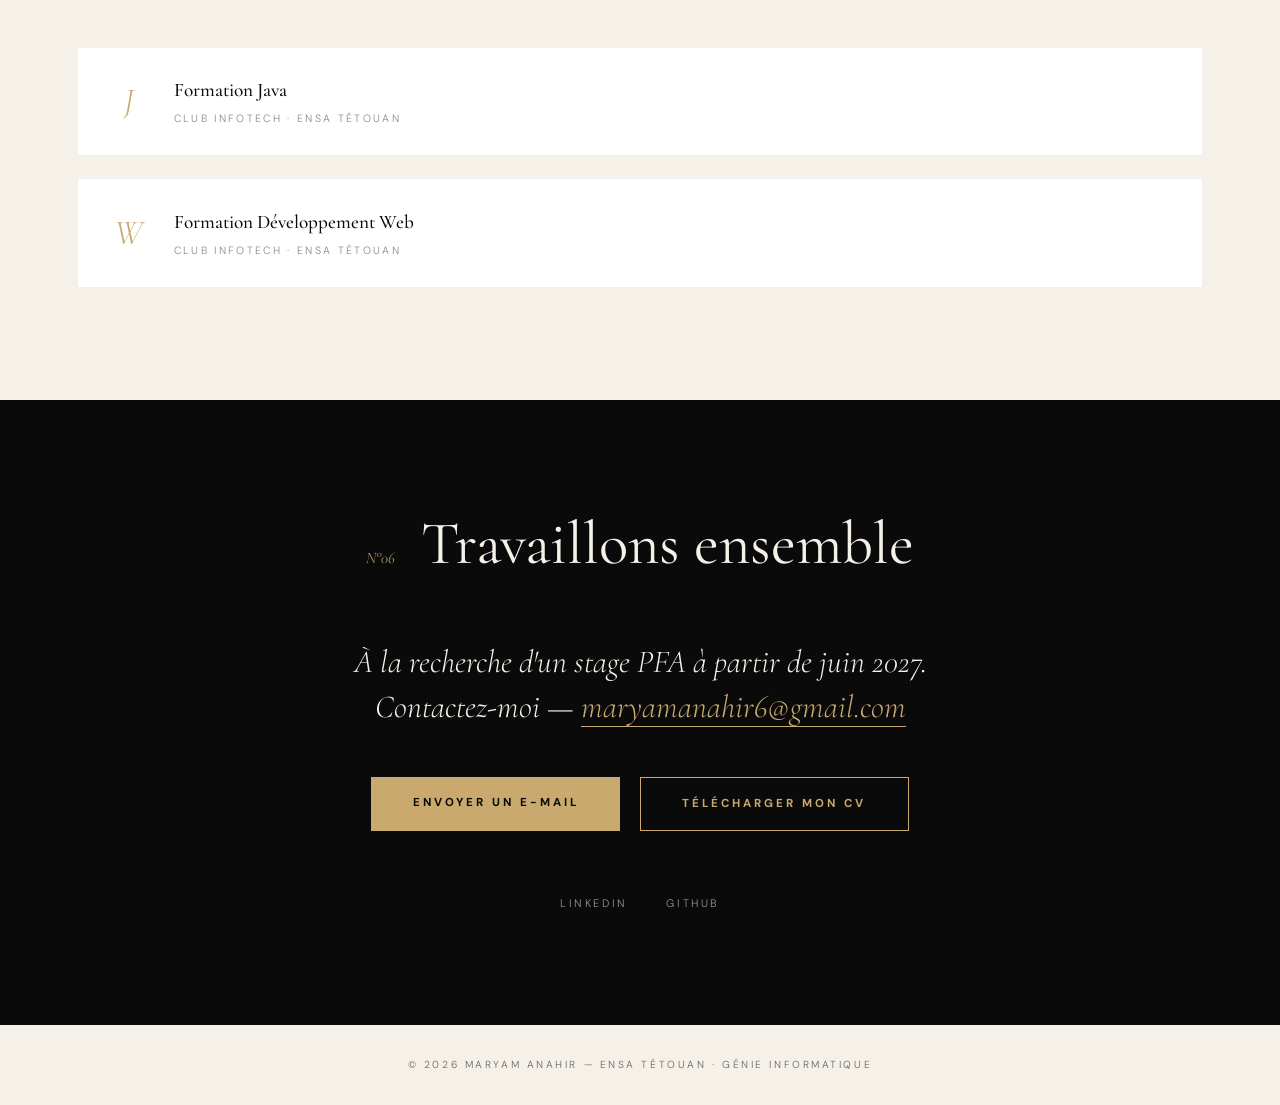
==== commit ed68ae10: "ajust" ====
--- a/index.html
+++ b/index.html
@@ -852,6 +852,11 @@
           display: flex;
           z-index: 101;
         }
+
+        .logo {
+          font-size: 1.15rem;
+          letter-spacing: 0.2em;
+        }
         .burger.open span:nth-child(1) {
           transform: translateY(6.5px) rotate(45deg);
         }
@@ -883,6 +888,7 @@
         }
       }
     </style>
+    <base target="_blank" />
   </head>
   <body>
     <div class="cursor-dot" id="cursor"></div>
@@ -910,7 +916,7 @@
       <div class="hero-num n2">GI</div>
       <div class="hero-inner">
         <div class="hero-text">
-          <div class="hero-badge">Stage PFA , June 2027</div>
+          <div class="hero-badge">Stage PFA · juin 2027</div>
           <h1>Maryam <em>Anahir</em></h1>
           <p class="hero-sub">
             Étudiante en Génie Informatique à l'ENSA Tétouan. Je conçois des
@@ -929,9 +935,9 @@
     <div class="marquee">
       <div class="marquee-track" id="marqueeTrack">
         <span>Java</span><b>◆</b><span>JavaScript</span><b>◆</b
-        ><span>HTML/CSS</span><b>◆</b><span>SQL</span><b>◆</b
-        ><span>Docker</span><b>◆</b><span>Terraform</span><b>◆</b
-        ><span>PHP</span><b>◆</b><span>React</span><b>◆</b><span>UML</span><b>◆</b
+        ><span>HTML/CSS</span><b>◆</b><span>SQL</span><b>◆</b><span>Docker</span
+        ><b>◆</b><span>Terraform</span><b>◆</b><span>PHP</span><b>◆</b
+        ><span>React</span><b>◆</b><span>UML</span><b>◆</b
         ><span>GitHub Actions</span><b>◆</b>
       </div>
     </div>
@@ -959,7 +965,7 @@
           </p>
           <p class="about-text" style="margin-top: 1rem">
             Je recherche un
-            <strong>stage PFA à partir de June 2027</strong> pour mettre ces
+            <strong>stage PFA à partir de juin 2027</strong> pour mettre ces
             compétences au service d'une équipe professionnelle.
           </p>
         </div>
@@ -1076,7 +1082,7 @@
             <span class="card-tag">Application</span
             ><img
               src="W.png"
-              alt="Capture d'écran de l'application Trendora"
+              alt="Capture d'écran du projet WhatsApp Clone"
               class="card-glyph"
             />
           </div>
@@ -1098,7 +1104,7 @@
             <span class="card-tag">Architecture logicielle</span
             ><img
               src="SIG.png"
-              alt="Capture d'écran de l'application Trendora"
+              alt="Capture d'écran du projet SIGCC"
               class="card-glyph"
             />
           </div>
@@ -1115,28 +1121,27 @@
             </div>
           </div>
         </article>
-        
       </div>
     </section>
 
     <!-- FORMATION -->
     <section id="formation">
       <div class="sec-head reveal">
-        <span class="sec-index">N°05</span>
+        <span class="sec-index">N°04</span>
         <h2 class="sec-title">For<em>mation</em></h2>
         <div class="sec-line"></div>
       </div>
       <div class="edu-grid">
-        <div class="edu-card reveal" >
+        <div class="edu-card reveal">
           <h3 class="edu-degree">Cycle Ingénieur — Génie Informatique</h3>
           <div class="edu-school">ENSA Tétouan · 2025 – 2028</div>
           <p class="edu-desc">
             1ère année en cours. Programmation orientée objet, réseaux, bases de
             données, algorithmique, génie logiciel et systèmes distribués.
-            Recherche de stage à partir de june 2027.
+            Recherche de stage à partir de juin 2027.
           </p>
         </div>
-        <div class="edu-card reveal" >
+        <div class="edu-card reveal">
           <h3 class="edu-degree">Cycle Préparatoire Intégré</h3>
           <div class="edu-school">ENSA Tétouan · 2025</div>
           <p class="edu-desc">
@@ -1144,7 +1149,7 @@
             scientifique solide pour l'ingénierie.
           </p>
         </div>
-        <div class="edu-card reveal" >
+        <div class="edu-card reveal">
           <h3 class="edu-degree">Baccalauréat — Sciences Math</h3>
           <div class="edu-school">2023</div>
           <p class="edu-desc">
@@ -1162,20 +1167,19 @@
         <h2 class="sec-title">Certifications</h2>
         <div class="sec-line"></div>
       </div>
-        <div class="certif-list">
-          <div class="certif-item reveal">
-            <div class="certif-icon">J</div>
-            <div>
-              <div class="certif-title">Formation Java</div>
-              <div class="certif-org">Club InfoTech · ENSA Tétouan</div>
-            </div>
+      <div class="certif-list">
+        <div class="certif-item reveal">
+          <div class="certif-icon">J</div>
+          <div>
+            <div class="certif-title">Formation Java</div>
+            <div class="certif-org">Club InfoTech · ENSA Tétouan</div>
           </div>
-          <div class="certif-item reveal">
-            <div class="certif-icon">W</div>
-            <div>
-              <div class="certif-title">Formation Développement Web</div>
-              <div class="certif-org">Club InfoTech · ENSA Tétouan</div>
-            </div>
+        </div>
+        <div class="certif-item reveal">
+          <div class="certif-icon">W</div>
+          <div>
+            <div class="certif-title">Formation Développement Web</div>
+            <div class="certif-org">Club InfoTech · ENSA Tétouan</div>
           </div>
         </div>
       </div>
@@ -1189,7 +1193,7 @@
           <h2 class="sec-title">Travaillons ensemble</h2>
         </div>
         <p class="contact-lead reveal">
-          À la recherche d'un stage PFA à partir de june 2027.<br />
+          À la recherche d'un stage PFA à partir de juin 2027.<br />
           Contactez-moi —
           <a href="mailto:maryamanahir6@gmail.com">maryamanahir6@gmail.com</a>
         </p>
@@ -1197,8 +1201,10 @@
           <a class="btn-primary" href="mailto:maryamanahir6@gmail.com"
             >Envoyer un e-mail</a
           >
-          <a class="btn-secondary" href="tel:+212659963474"
-            >+212 6 59 96 34 74</a
+          <a
+            class="btn-secondary"
+            href="https://drive.google.com/file/d/1ua0Oiw4F6whLL4WWvuw28rZinEcKZCfM/view?usp=drive_link"
+            >Télécharger mon CV</a
           >
         </div>
         <div class="socials reveal">
@@ -1244,18 +1250,6 @@
       addEventListener("scroll", () =>
         nav.classList.toggle("shrunk", scrollY > 60),
       );
-      const burger = document.getElementById("burger"),
-        navLinks = document.getElementById("navLinks");
-      burger.addEventListener("click", () => {
-        burger.classList.toggle("open");
-        navLinks.classList.toggle("open");
-      });
-      navLinks.querySelectorAll("a").forEach((a) =>
-        a.addEventListener("click", () => {
-          burger.classList.remove("open");
-          navLinks.classList.remove("open");
-        }),
-      );
 
       // ---- Marquee duplicate ----
       const track = document.getElementById("marqueeTrack");
@@ -1315,6 +1309,31 @@
         document.querySelector(".n2").style.transform =
           `translate(${x * -40}px,${y * -40}px)`;
       });
+      // ---- Nav mobile menu ----
+      // ---- Nav shrink + mobile menu ----
+      const burger = document.getElementById("burger");
+      const navLinks = document.getElementById("navLinks");
+
+      console.log("Burger:", burger); // ← Doit afficher l'élément, pas null
+      console.log("NavLinks:", navLinks);
+
+      if (burger && navLinks) {
+        console.log("✅ Burger trouvé, événement attaché");
+        burger.addEventListener("click", () => {
+          console.log("🔴 Click sur burger détecté!");
+          burger.classList.toggle("open");
+          navLinks.classList.toggle("open");
+        });
+
+        navLinks.querySelectorAll("a").forEach((a) =>
+          a.addEventListener("click", () => {
+            burger.classList.remove("open");
+            navLinks.classList.remove("open");
+          }),
+        );
+      } else {
+        console.error("❌ Burger ou NavLinks introuvable!");
+      }
     </script>
   </body>
 </html>
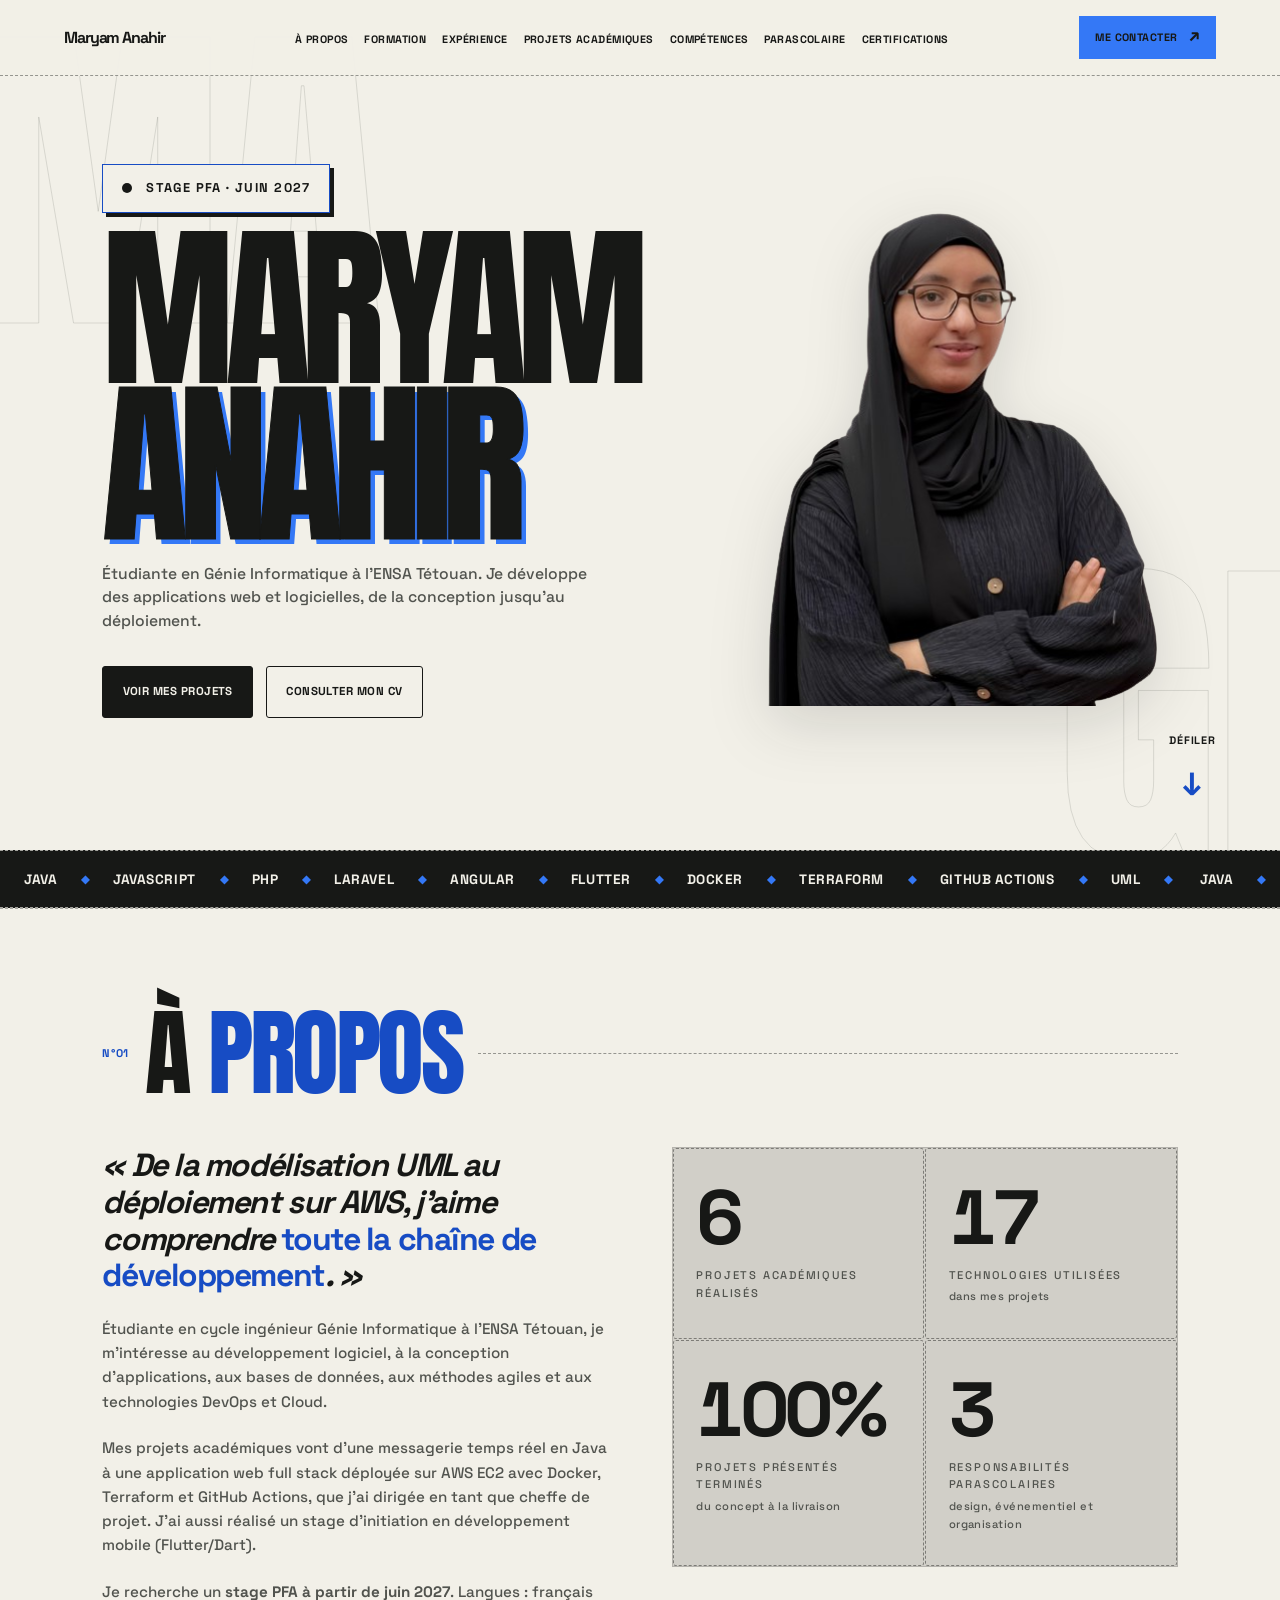
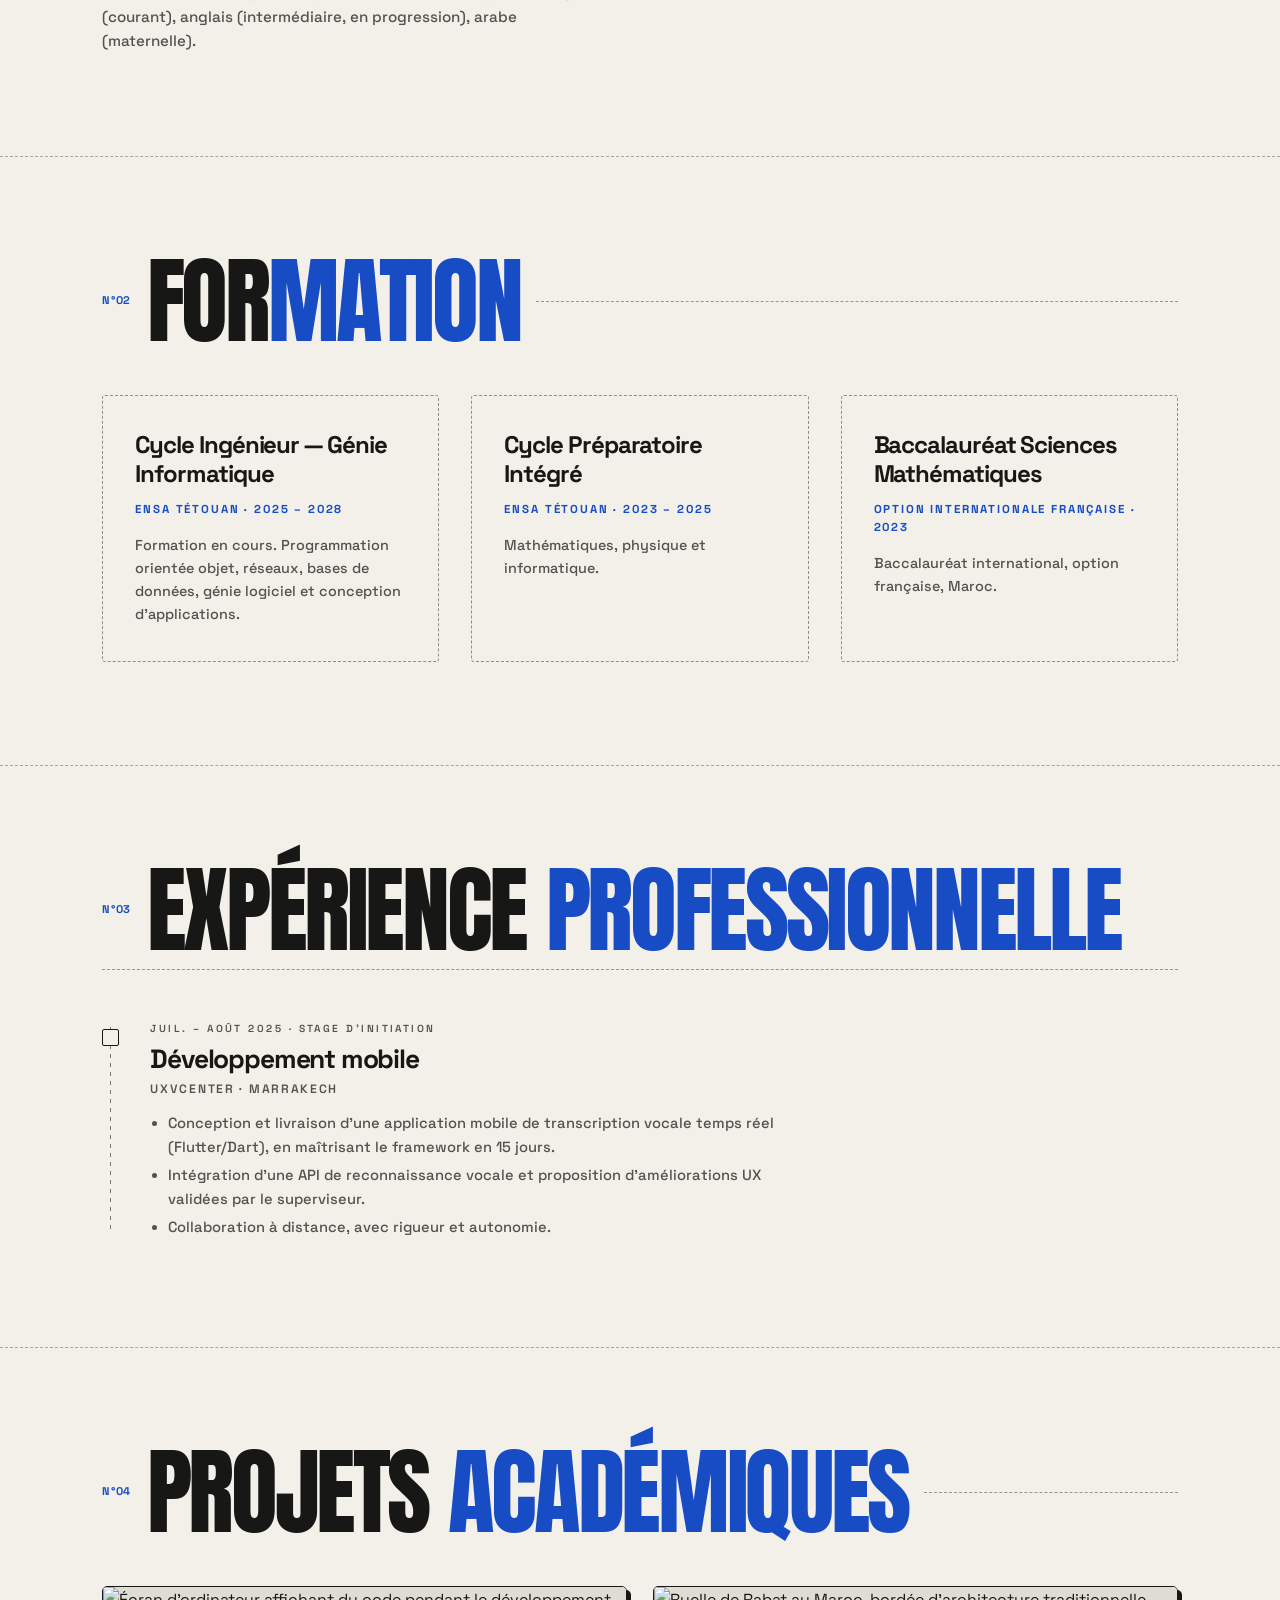
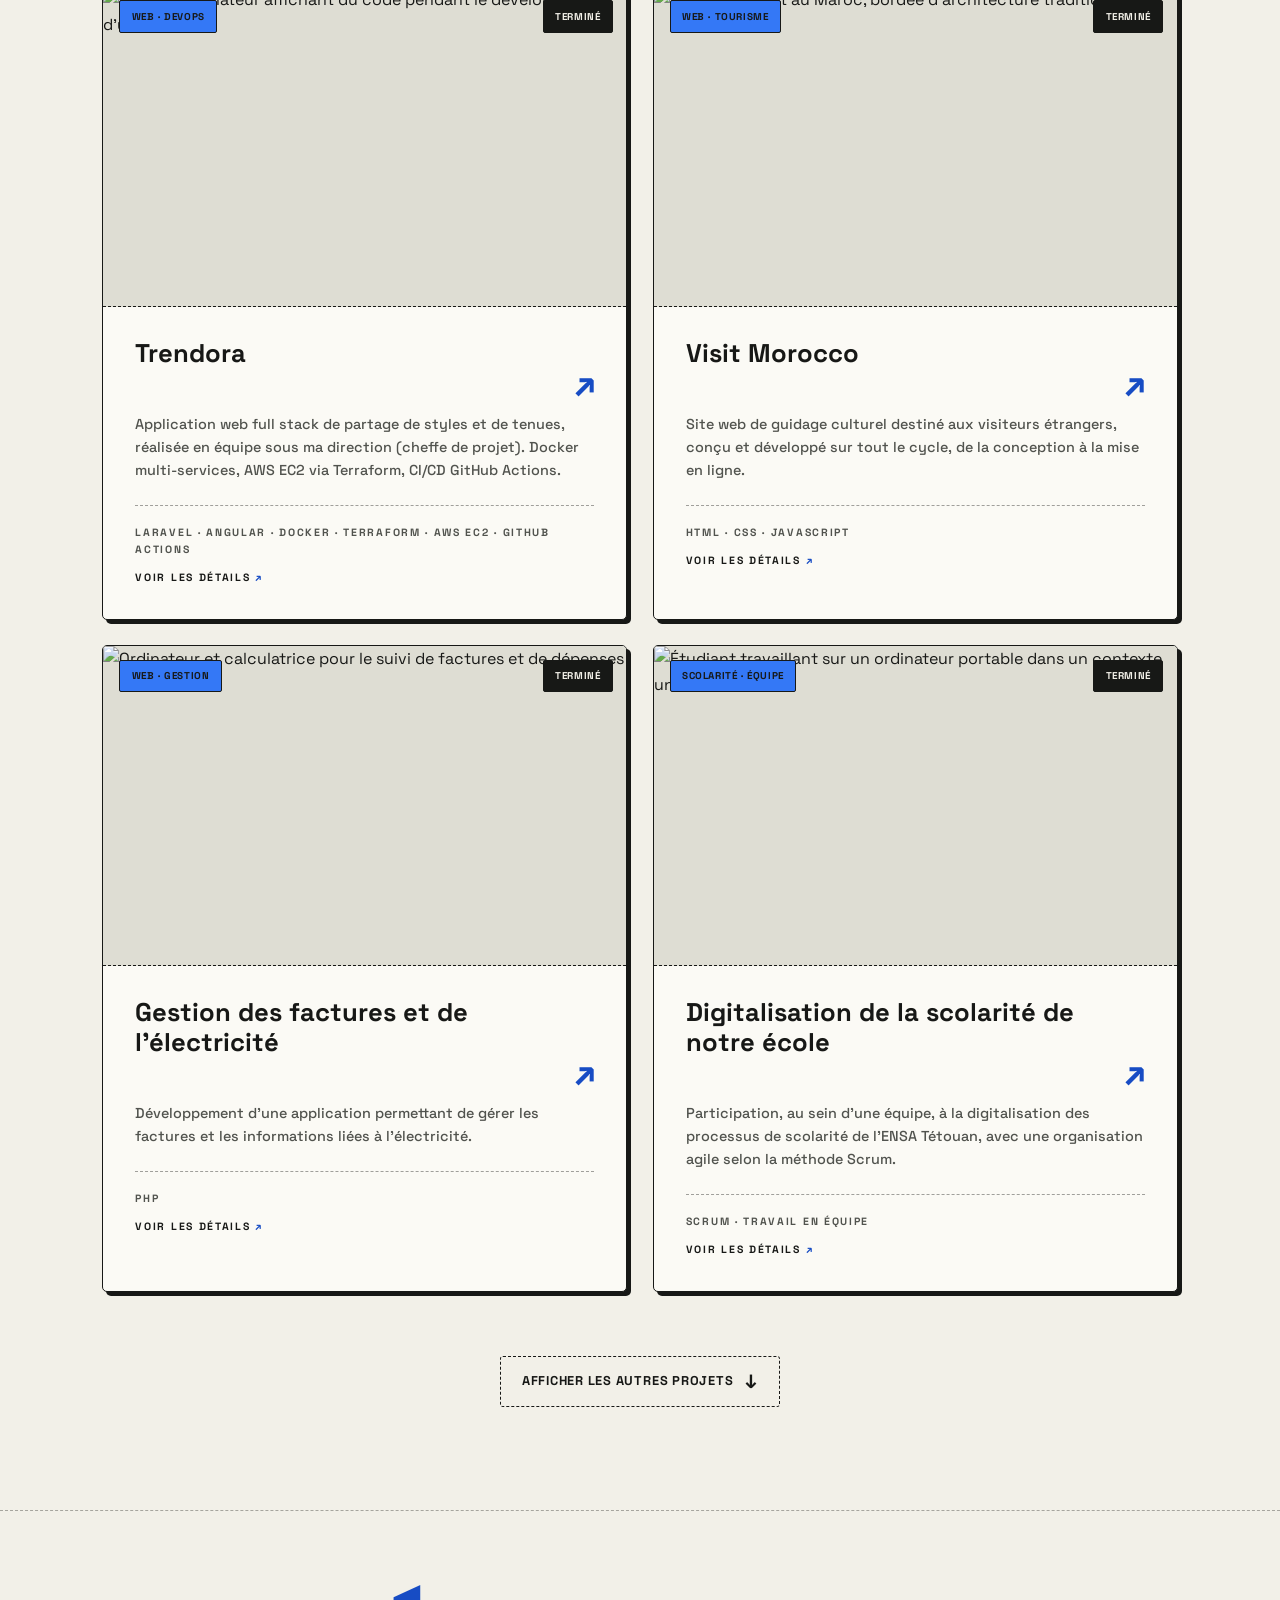
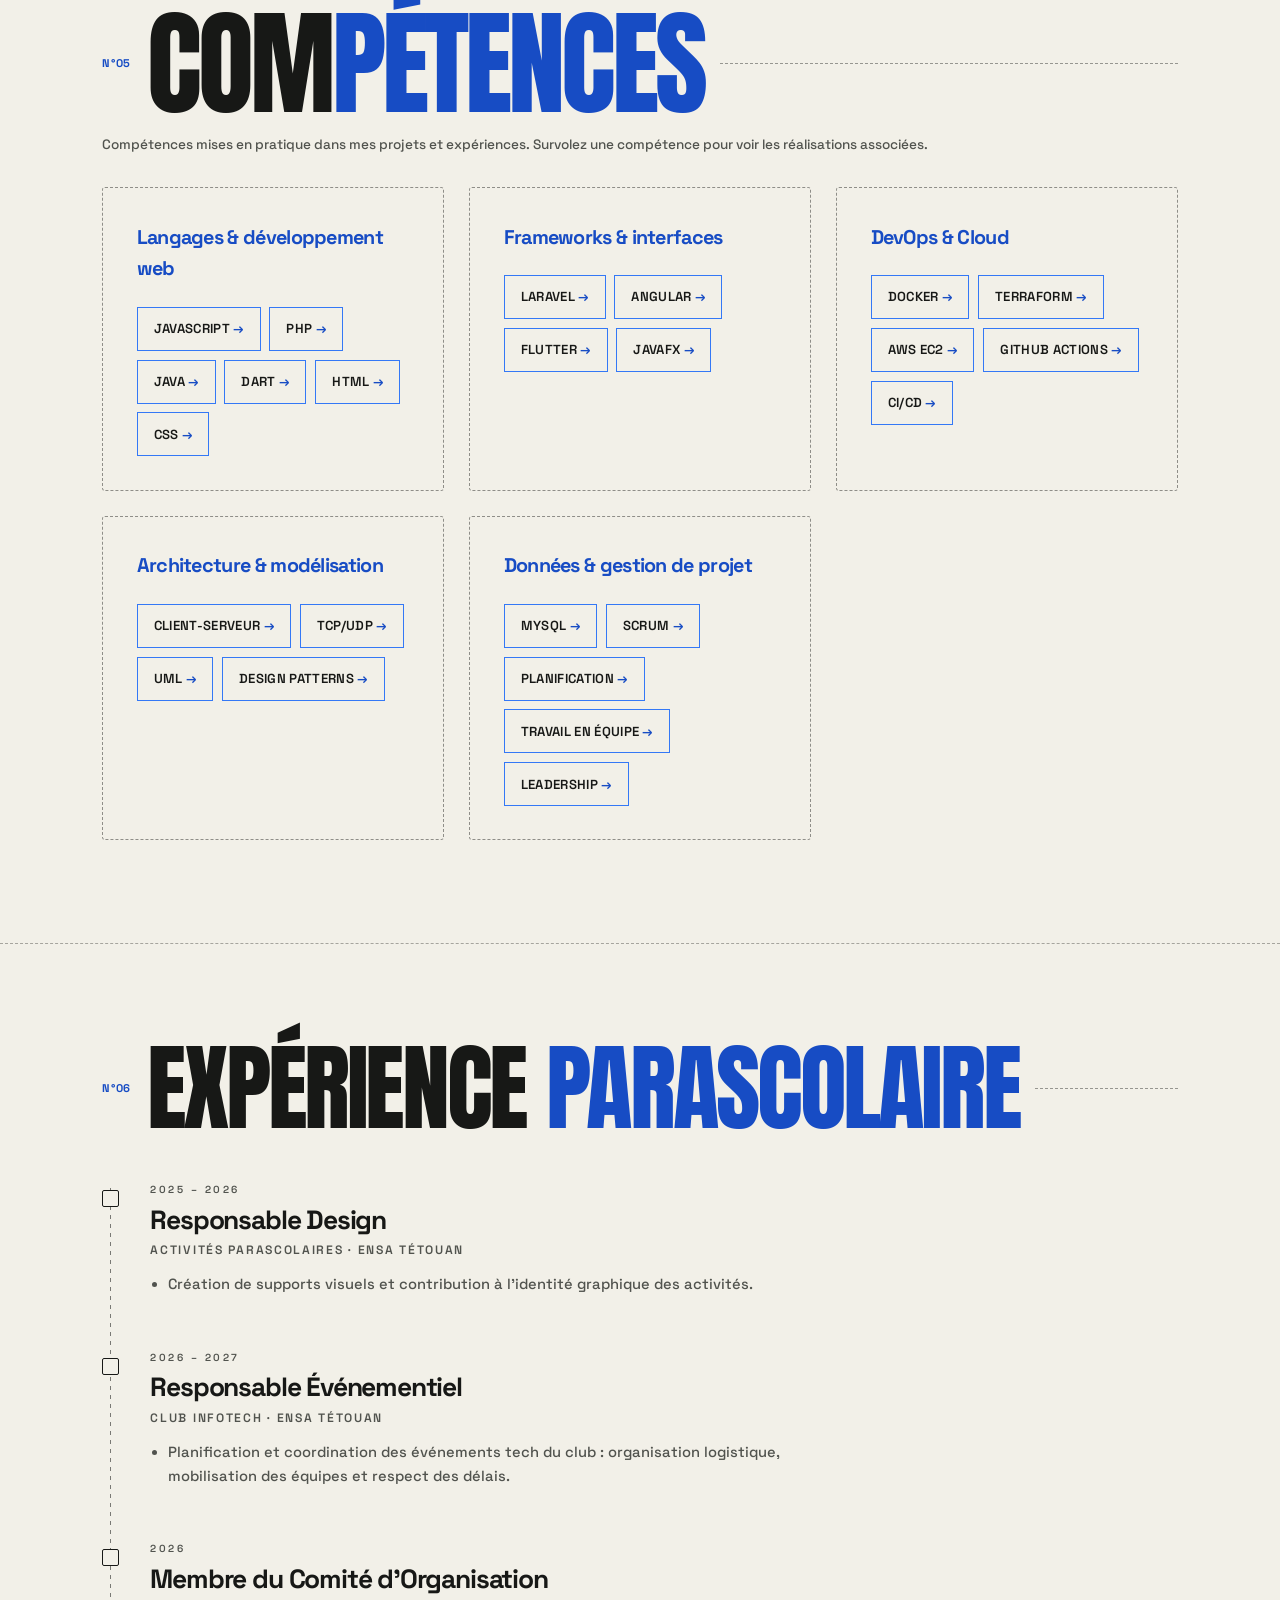
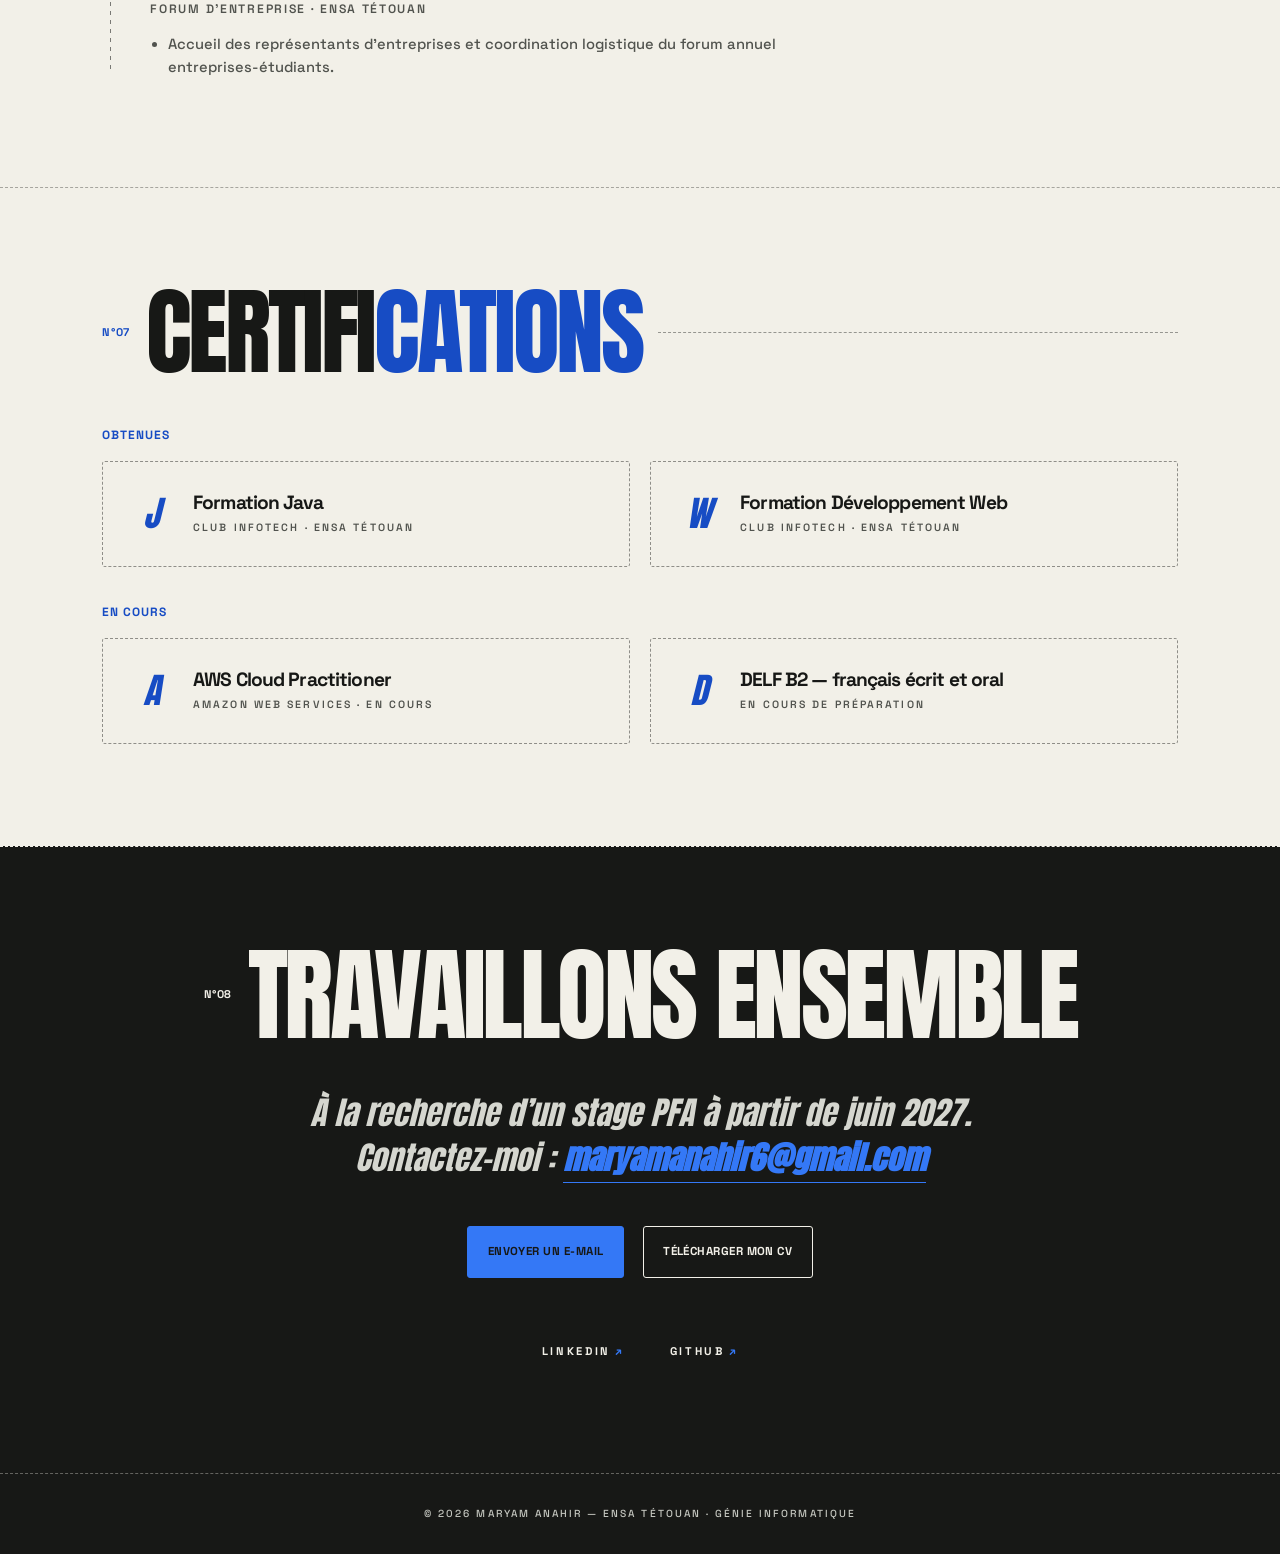
==== commit e0274fa2: "init" ====
--- a/index.html
+++ b/index.html
@@ -2,1200 +2,401 @@
 <html lang="fr">
   <head>
     <meta charset="UTF-8" />
-    <meta name="viewport" content="width=device-width, initial-scale=1.0" />
+    <meta
+      name="viewport"
+      content="width=device-width, initial-scale=1, viewport-fit=cover"
+    />
     <title>Maryam Anahir — Portfolio</title>
+    <meta
+      name="description"
+      content="Portfolio de Maryam Anahir, étudiante en Génie Informatique à l’ENSA Tétouan, à la recherche d’un stage PFA à partir de juin 2027."
+    />
+    <link rel="preconnect" href="https://fonts.googleapis.com" />
+    <link rel="preconnect" href="https://fonts.gstatic.com" crossorigin />
     <link
-      href="https://fonts.googleapis.com/css2?family=Cormorant+Garamond:ital,wght@0,300;0,400;0,500;0,600;1,300;1,400;1,500&family=DM+Sans:ital,wght@0,300;0,400;0,500;0,700;1,400&display=swap"
+      href="https://fonts.googleapis.com/css2?family=Anton&family=Space+Grotesk:wght@400;500;600;700&display=swap"
       rel="stylesheet"
     />
-    <style>
-      :root {
-        --cream: #f5f0e8;
-        --gold: #c9a96e;
-        --black: #0a0a0a;
-        --white: #ffffff;
-        --serif: "Cormorant Garamond", serif;
-        --sans: "DM Sans", sans-serif;
-      }
-      * {
-        margin: 0;
-        padding: 0;
-        box-sizing: border-box;
-        cursor: auto;
-      }
-      html {
-        scroll-behavior: smooth;
-      }
-      body {
-        background: var(--cream);
-        color: var(--black);
-        font-family: var(--sans);
-        font-weight: 300;
-        overflow-x: hidden;
-        line-height: 1.6;
-      }
-      ::selection {
-        background: var(--gold);
-        color: var(--cream);
-      }
-
-      /* ============ CURSOR DOT ============ */
-      .cursor-dot {
-        position: fixed;
-        width: 8px;
-        height: 8px;
-        background: var(--gold);
-        border-radius: 50%;
-        pointer-events: none;
-        z-index: 9999;
-        transform: translate(-50%, -50%);
-        transition:
-          width 0.25s,
-          height 0.25s,
-          background 0.25s;
-        mix-blend-mode: multiply;
-      }
-      .cursor-dot.hovering {
-        width: 36px;
-        height: 36px;
-        background: rgba(201, 169, 110, 0.35);
-      }
-      @media (hover: none) {
-        .cursor-dot {
-          display: none;
-        }
-      }
-
-      /* ============ NAVIGATION ============ */
-      nav {
-        position: fixed;
-        top: 0;
-        left: 0;
-        right: 0;
-        z-index: 100;
-        display: flex;
-        justify-content: space-between;
-        align-items: center;
-        padding: 1.4rem 4vw;
-        background: rgba(245, 240, 232, 0.85);
-        backdrop-filter: blur(14px);
-        border-bottom: 1px solid rgba(10, 10, 10, 0.07);
-        transition: padding 0.4s;
-      }
-      nav.shrunk {
-        padding: 0.8rem 4vw;
-      }
-      .logo {
-        font-family: var(--serif);
-        font-size: 1.5rem;
-        letter-spacing: 0.35em;
-        font-weight: 500;
-        text-transform: uppercase;
-      }
-      .logo span {
-        color: var(--gold);
-        font-style: italic;
-      }
-      .nav-links {
-        display: flex;
-        gap: 2.2rem;
-        list-style: none;
-      }
-      .nav-links a {
-        text-decoration: none;
-        color: var(--black);
-        font-size: 0.72rem;
-        letter-spacing: 0.22em;
-        text-transform: uppercase;
-        font-weight: 500;
-        position: relative;
-        padding-bottom: 3px;
-      }
-      .nav-links a::after {
-        content: "";
-        position: absolute;
-        bottom: 0;
-        left: 0;
-        width: 0;
-        height: 1px;
-        background: var(--gold);
-        transition: width 0.35s cubic-bezier(0.65, 0, 0.35, 1);
-      }
-      .nav-links a:hover::after {
-        width: 100%;
-      }
-      .nav-cta {
-        background: var(--black);
-        color: var(--cream) !important;
-        padding: 0.65rem 1.4rem;
-        text-decoration: none;
-        font-size: 0.68rem;
-        letter-spacing: 0.2em;
-        text-transform: uppercase;
-        font-weight: 500;
-        transition: background 0.3s;
-      }
-      .nav-cta:hover {
-        background: var(--gold);
-      }
-      .burger {
-        display: none;
-        flex-direction: column;
-        gap: 5px;
-        background: none;
-        border: none;
-      }
-      .burger span {
-        width: 26px;
-        height: 1.5px;
-        background: var(--black);
-        transition: 0.3s;
-      }
-      /* ============ HERO ============ */
-      .hero {
-        min-height: 100vh;
-        display: flex;
-        flex-direction: column;
-        align-items: center;
-        justify-content: center;
-        position: relative;
-        padding: 8rem 6vw 4rem;
-        overflow: hidden;
-      }
-      .hero-num {
-        position: absolute;
-        font-family: var(--serif);
-        font-weight: 300;
-        color: rgba(201, 169, 110, 0.14);
-        font-size: clamp(10rem, 26vw, 24rem);
-        line-height: 1;
-        user-select: none;
-        pointer-events: none;
-      }
-      .hero-num.n1 {
-        top: 2%;
-        left: -2%;
-      }
-      .hero-num.n2 {
-        bottom: -4%;
-        right: -1%;
-      }
-      .hero-inner {
-        display: grid;
-        grid-template-columns: 1.2fr 0.8fr;
-        align-items: center;
-        gap: 4rem;
-        width: 100%;
-        max-width: 1200px;
-      }
-      .hero-text {
-        text-align: left;
-      }
-      .hero-badge {
-        display: inline-block;
-        background: var(--gold);
-        color: var(--cream);
-        font-size: 0.62rem;
-        letter-spacing: 0.32em;
-        text-transform: uppercase;
-        font-weight: 700;
-        padding: 0.55rem 1.3rem;
-        margin-bottom: 2.2rem;
-      }
-      .hero h1 {
-        font-family: var(--serif);
-        font-weight: 400;
-        font-size: clamp(3rem, 8vw, 6.5rem);
-        line-height: 1.02;
-      }
-      .hero h1 em {
-        font-style: italic;
-        font-weight: 300;
-        color: var(--gold);
-      }
-      .hero-sub {
-        max-width: 520px;
-        margin-top: 2rem;
-        font-size: 1.05rem;
-        color: #444;
-        letter-spacing: 0.02em;
-      }
-      .hero-photo-wrap {
-        position: relative;
-        justify-self: center;
-      }
-      .hero-photo {
-        width: 320px;
-        height: 320px;
-        border-radius: 50%;
-        object-fit: cover;
-        border: 1px solid var(--gold);
-        padding: 10px;
-        display: block;
-      }
-      .hero-ring {
-        position: absolute;
-        inset: -22px;
-        border: 1px solid rgba(201, 169, 110, 0.45);
-        border-radius: 50%;
-        animation: pulse 3.2s ease-in-out infinite;
-      }
-      @keyframes pulse {
-        0%,
-        100% {
-          transform: scale(1);
-          opacity: 0.7;
-        }
-        50% {
-          transform: scale(1.06);
-          opacity: 0.25;
-        }
-      }
-      .hero-scroll {
-        position: absolute;
-        bottom: 2.4rem;
-        left: 50%;
-        transform: translateX(-50%);
-        font-size: 0.62rem;
-        letter-spacing: 0.35em;
-        text-transform: uppercase;
-        color: #777;
-        display: flex;
-        flex-direction: column;
-        align-items: center;
-        gap: 0.6rem;
-      }
-      .hero-scroll::after {
-        content: "";
-        width: 1px;
-        height: 44px;
-        background: var(--gold);
-        animation: drop 1.8s ease-in-out infinite;
-      }
-      @keyframes drop {
-        0% {
-          transform: scaleY(0);
-          transform-origin: top;
-        }
-        55% {
-          transform: scaleY(1);
-          transform-origin: top;
-        }
-        56% {
-          transform-origin: bottom;
-        }
-        100% {
-          transform: scaleY(0);
-          transform-origin: bottom;
-        }
-      }
-
-      /* ============ MARQUEE ============ */
-      .marquee {
-        background: var(--black);
-        color: var(--cream);
-        overflow: hidden;
-        padding: 1.1rem 0;
-        white-space: nowrap;
-      }
-      .marquee-track {
-        display: inline-block;
-        animation: scroll 28s linear infinite;
-      }
-      .marquee span {
-        font-family: var(--serif);
-        font-style: italic;
-        font-size: 1.25rem;
-        margin: 0 2.2rem;
-        letter-spacing: 0.06em;
-      }
-      .marquee b {
-        color: var(--gold);
-        font-style: normal;
-        font-family: var(--sans);
-        font-size: 0.7rem;
-        letter-spacing: 0.3em;
-        vertical-align: middle;
-      }
-      @keyframes scroll {
-        to {
-          transform: translateX(-50%);
-        }
-      }
-
-      /* ============ SECTIONS ============ */
-      section {
-        padding: 7rem 6vw;
-        max-width: 1300px;
-        margin: 0 auto;
-      }
-      .sec-head {
-        display: flex;
-        align-items: baseline;
-        gap: 1.6rem;
-        margin-bottom: 4rem;
-        flex-wrap: wrap;
-      }
-      .sec-index {
-        font-family: var(--serif);
-        font-style: italic;
-        font-size: 1rem;
-        color: var(--gold);
-      }
-      .sec-title {
-        font-family: var(--serif);
-        font-weight: 400;
-        font-size: clamp(2.2rem, 5vw, 3.8rem);
-        line-height: 1.05;
-        color: var(--black);
-      }
-      .sec-title em {
-        font-style: italic;
-        color: var(--black);
-      }
-      .sec-line {
-        flex: 1;
-        height: 1px;
-        background: rgba(10, 10, 10, 0.15);
-        min-width: 60px;
-      }
-
-      /* reveal */
-      .reveal {
-        opacity: 0;
-        transform: translateY(46px);
-        transition:
-          opacity 0.9s cubic-bezier(0.22, 1, 0.36, 1),
-          transform 0.9s cubic-bezier(0.22, 1, 0.36, 1);
-      }
-      .reveal.visible {
-        opacity: 1;
-        transform: none;
-      }
-
-      /* ============ ABOUT ============ */
-      .about-grid {
-        display: grid;
-        grid-template-columns: 1.1fr 0.9fr;
-        gap: 5rem;
-        align-items: start;
-      }
-      .about-lead {
-        font-family: var(--serif);
-        font-size: clamp(1.5rem, 2.6vw, 2.1rem);
-        font-weight: 300;
-        line-height: 1.4;
-        font-style: italic;
-      }
-      .about-lead strong {
-        font-style: normal;
-        font-weight: 500;
-      }
-      .about-text {
-        margin-top: 2rem;
-        color: #444;
-        font-size: 0.95rem;
-        max-width: 520px;
-      }
-      .stats {
-        display: grid;
-        grid-template-columns: 1fr 1fr;
-        gap: 1px;
-        background: rgba(10, 10, 10, 0.12);
-        border: 1px solid rgba(10, 10, 10, 0.12);
-      }
-      .stat {
-        background: var(--cream);
-        padding: 2.4rem 1.8rem;
-        transition: background 0.4s;
-      }
-      .stat:hover {
-        background: var(--white);
-      }
-      .stat-num {
-        font-family: var(--serif);
-        font-size: 3.4rem;
-        font-weight: 400;
-        line-height: 1;
-        color: var(--black);
-      }
-      .stat-num sup {
-        color: var(--gold);
-        font-size: 1.6rem;
-        font-style: italic;
-      }
-      .stat-label {
-        font-size: 0.66rem;
-        letter-spacing: 0.25em;
-        text-transform: uppercase;
-        color: #777;
-        margin-top: 0.7rem;
-      }
-
-      /* ============ SKILLS CHIPS ============ */
-      .skill-group {
-        margin-top: 2.4rem;
-      }
-      .skill-cat {
-        font-size: 0.66rem;
-        letter-spacing: 0.3em;
-        text-transform: uppercase;
-        color: var(--gold);
-        font-weight: 700;
-        margin-bottom: 1rem;
-      }
-      .chips {
-        display: flex;
-        flex-wrap: wrap;
-        gap: 0.9rem;
-      }
-      .chip {
-        border: 1px solid var(--gold);
-        background: transparent;
-        color: var(--black);
-        font-family: var(--sans);
-        font-size: 0.75rem;
-        letter-spacing: 0.14em;
-        text-transform: uppercase;
-        font-weight: 500;
-        padding: 0.75rem 1.5rem;
-        transition: 0.3s;
-        display: inline-block;
-      }
-      .chip:hover {
-        background: var(--gold);
-        color: var(--cream);
-      }
-
-      /* ============ PROJECTS — 2 col feed ============ */
-      .feed {
-        display: grid;
-        grid-template-columns: 1fr 1fr;
-        gap: 2.4rem;
-      }
-      .card {
-        background: var(--white);
-        overflow: hidden;
-        position: relative;
-        border: 1px solid rgba(10, 10, 10, 0.06);
-        transition:
-          transform 0.5s cubic-bezier(0.22, 1, 0.36, 1),
-          box-shadow 0.5s;
-      }
-      .card:hover {
-        transform: translateY(-8px);
-        box-shadow: 0 30px 60px -20px rgba(10, 10, 10, 0.18);
-      }
-      .card-cover {
-        height: 230px;
-        position: relative;
-        overflow: hidden;
-        display: flex;
-        align-items: center;
-        justify-content: center;
-        background: linear-gradient(135deg, #efe7d8, #e6dbc4);
-      }
-      .card-glyph {
-        font-family: var(--serif);
-        font-size: 6rem;
-        font-style: italic;
-        color: rgba(201, 169, 110, 0.5);
-        transition:
-          transform 0.7s cubic-bezier(0.22, 1, 0.36, 1),
-          color 0.4s;
-      }
-
-      .card-tag {
-        position: absolute;
-        top: 1rem;
-        left: 1rem;
-        background: var(--gold);
-        color: var(--cream);
-        font-size: 0.58rem;
-        letter-spacing: 0.3em;
-        text-transform: uppercase;
-        font-weight: 700;
-        padding: 0.45rem 1rem;
-      }
-      .card-body {
-        padding: 2rem;
-      }
-      .card-title {
-        font-family: var(--serif);
-        font-size: 1.75rem;
-        font-weight: 500;
-        line-height: 1.15;
-      }
-      .card-desc {
-        margin-top: 0.9rem;
-        color: #555;
-        font-size: 0.9rem;
-      }
-      .card-foot {
-        margin-top: 1.5rem;
-        display: flex;
-        justify-content: space-between;
-        align-items: center;
-        border-top: 1px solid rgba(10, 10, 10, 0.08);
-        padding-top: 1.2rem;
-      }
-      .card-tech {
-        font-size: 0.66rem;
-        letter-spacing: 0.2em;
-        text-transform: uppercase;
-        color: #888;
-      }
-      .card-link {
-        font-size: 0.68rem;
-        letter-spacing: 0.22em;
-        text-transform: uppercase;
-        font-weight: 700;
-        color: var(--black);
-        text-decoration: none;
-        position: relative;
-      }
-      .card-link::after {
-        content: " →";
-        color: var(--gold);
-        transition: margin 0.3s;
-      }
-      .card-link:hover::after {
-        margin-left: 6px;
-      }
-
-      /* ============ EXPERIENCE TIMELINE ============ */
-      .timeline {
-        position: relative;
-        padding-left: 3rem;
-      }
-      .timeline::before {
-        content: "";
-        position: absolute;
-        left: 8px;
-        top: 6px;
-        bottom: 6px;
-        width: 1px;
-        background: rgba(10, 10, 10, 0.15);
-      }
-      .tl-item {
-        position: relative;
-        padding-bottom: 3.4rem;
-      }
-      .tl-item:last-child {
-        padding-bottom: 0;
-      }
-      .tl-dot {
-        position: absolute;
-        left: -3rem;
-        top: 8px;
-        width: 17px;
-        height: 17px;
-        border: 1px solid var(--gold);
-        border-radius: 50%;
-        background: var(--cream);
-      }
-      .tl-dot::after {
-        content: "";
-        position: absolute;
-        inset: 4px;
-        border-radius: 50%;
-        background: var(--gold);
-        transform: scale(0);
-        transition: transform 0.4s;
-      }
-      .tl-item:hover .tl-dot::after {
-        transform: scale(1);
-      }
-      .tl-date {
-        font-size: 0.64rem;
-        letter-spacing: 0.28em;
-        text-transform: uppercase;
-        color: var(--gold);
-        font-weight: 700;
-      }
-      .tl-title {
-        font-family: var(--serif);
-        font-size: 1.65rem;
-        font-weight: 500;
-        margin: 0.4rem 0 0.3rem;
-      }
-      .tl-org {
-        font-size: 0.78rem;
-        letter-spacing: 0.14em;
-        text-transform: uppercase;
-        color: #777;
-      }
-      .tl-desc {
-        margin-top: 0.8rem;
-        color: #555;
-        font-size: 0.92rem;
-        max-width: 600px;
-      }
-
-      /* ============ EDUCATION CARDS ============ */
-      .edu-grid {
-        display: grid;
-        grid-template-columns: repeat(auto-fit, minmax(300px, 1fr));
-        gap: 2rem;
-      }
-      .edu-card {
-        background: var(--white);
-        padding: 2.6rem 2.2rem;
-        border: 1px solid rgba(10, 10, 10, 0.06);
-        position: relative;
-        overflow: hidden;
-        transition: 0.4s;
-      }
-      .edu-card::before {
-        position: absolute;
-        top: -1.4rem;
-        right: 0.6rem;
-        font-family: var(--serif);
-        font-style: italic;
-        font-size: 6.5rem;
-        color: rgba(201, 169, 110, 0.13);
-        line-height: 1;
-        transition: color 0.4s;
-      }
-      .edu-card:hover::before {
-        color: rgba(201, 169, 110, 0.3);
-      }
-      .edu-card:hover {
-        transform: translateY(-6px);
-      }
-      .edu-degree {
-        font-family: var(--serif);
-        font-size: 1.5rem;
-        font-weight: 500;
-        line-height: 1.2;
-        position: relative;
-      }
-      .edu-school {
-        margin-top: 0.7rem;
-        font-size: 0.72rem;
-        letter-spacing: 0.2em;
-        text-transform: uppercase;
-        color: var(--gold);
-        font-weight: 700;
-        position: relative;
-      }
-      .edu-desc {
-        margin-top: 1rem;
-        color: #555;
-        font-size: 0.9rem;
-        position: relative;
-      }
-
-      /* ============ CERTIF ============ */
-      .certif-list {
-        display: flex;
-        flex-direction: column;
-        gap: 1.4rem;
-        margin-top: 0.5rem;
-      }
-      .certif-item {
-        display: flex;
-        align-items: center;
-        gap: 1.6rem;
-        background: var(--white);
-        border: 1px solid rgba(10, 10, 10, 0.06);
-        padding: 1.6rem 2rem;
-        transition: 0.3s;
-      }
-      .certif-item:hover {
-        transform: translateX(6px);
-      }
-      .certif-icon {
-        font-family: var(--serif);
-        font-size: 2.2rem;
-        font-style: italic;
-        color: var(--gold);
-        flex-shrink: 0;
-        width: 2.4rem;
-        text-align: center;
-      }
-      .certif-title {
-        font-family: var(--serif);
-        font-size: 1.2rem;
-        font-weight: 500;
-      }
-      .certif-org {
-        font-size: 0.66rem;
-        letter-spacing: 0.22em;
-        text-transform: uppercase;
-        color: #888;
-        margin-top: 0.3rem;
-      }
-
-      /* ============ CONTACT ============ */
-      .contact {
-        background: var(--black);
-        color: var(--cream);
-        max-width: none;
-        padding: 7rem 6vw;
-        text-align: center;
-      }
-      .contact .sec-title {
-        color: var(--cream);
-      }
-      .contact-inner {
-        max-width: 800px;
-        margin: 0 auto;
-      }
-      .contact-lead {
-        font-family: var(--serif);
-        font-style: italic;
-        font-weight: 300;
-        font-size: clamp(1.4rem, 3vw, 2rem);
-        margin: 2.4rem 0 3rem;
-        line-height: 1.4;
-      }
-      .contact-lead a {
-        color: var(--gold);
-        text-decoration: none;
-        border-bottom: 1px solid var(--gold);
-        transition: 0.3s;
-      }
-      .contact-lead a:hover {
-        color: var(--cream);
-        border-color: var(--cream);
-      }
-      .btn-row {
-        display: flex;
-        gap: 1.2rem;
-        justify-content: center;
-        flex-wrap: wrap;
-      }
-      .btn-primary {
-        background: var(--gold);
-        color: var(--black);
-        text-decoration: none;
-        padding: 1.05rem 2.6rem;
-        font-size: 0.72rem;
-        letter-spacing: 0.26em;
-        text-transform: uppercase;
-        font-weight: 700;
-        transition: 0.3s;
-      }
-      .btn-primary:hover {
-        background: var(--cream);
-      }
-      .btn-secondary {
-        border: 1px solid var(--gold);
-        color: var(--gold);
-        text-decoration: none;
-        padding: 1.05rem 2.6rem;
-        font-size: 0.72rem;
-        letter-spacing: 0.26em;
-        text-transform: uppercase;
-        font-weight: 700;
-        transition: 0.3s;
-        background: transparent;
-      }
-      .btn-secondary:hover {
-        background: var(--gold);
-        color: var(--black);
-      }
-      .socials {
-        margin-top: 4rem;
-        display: flex;
-        gap: 2.4rem;
-        justify-content: center;
-      }
-      .socials a {
-        color: #999;
-        text-decoration: none;
-        font-size: 0.68rem;
-        letter-spacing: 0.24em;
-        text-transform: uppercase;
-        transition: color 0.3s;
-      }
-      .socials a:hover {
-        color: var(--gold);
-      }
-      footer {
-        padding: 2rem;
-        text-align: center;
-        font-size: 0.64rem;
-        letter-spacing: 0.25em;
-        text-transform: uppercase;
-        color: #666;
-      }
-
-      /* ============ RESPONSIVE ============ */
-      @media (max-width: 860px) {
-        .about-grid {
-          grid-template-columns: 1fr;
-          gap: 3rem;
-        }
-        .feed {
-          grid-template-columns: 1fr;
-        }
-        .nav-links {
-          position: fixed;
-          inset: 0;
-          background: var(--cream);
-          flex-direction: column;
-          align-items: center;
-          justify-content: center;
-          gap: 2.4rem;
-          transform: translateY(-100%);
-          transition: transform 0.5s cubic-bezier(0.22, 1, 0.36, 1);
-        }
-        .nav-links.open {
-          transform: none;
-        }
-        .nav-links a {
-          font-size: 1rem;
-        }
-        .burger {
-          display: flex;
-          z-index: 101;
-        }
-
-        .logo {
-          font-size: 1.15rem;
-          letter-spacing: 0.2em;
-        }
-        .burger.open span:nth-child(1) {
-          transform: translateY(6.5px) rotate(45deg);
-        }
-        .burger.open span:nth-child(2) {
-          opacity: 0;
-        }
-        .burger.open span:nth-child(3) {
-          transform: translateY(-6.5px) rotate(-45deg);
-        }
-        .nav-cta {
-          display: none;
-        }
-
-        .hero-inner {
-          grid-template-columns: 1fr;
-          gap: 3rem;
-          text-align: center;
-        }
-        .hero-text {
-          text-align: center;
-        }
-        .hero-sub {
-          margin-left: auto;
-          margin-right: auto;
-        }
-        .hero-photo {
-          width: 230px;
-          height: 230px;
-        }
-      }
-    </style>
-    <base target="_blank" />
+    <script>
+      document.documentElement.className = "js";
+    </script>
+    <link rel="stylesheet" href="style.css" />
   </head>
   <body>
-    <div class="cursor-dot" id="cursor"></div>
-
-    <!-- NAVIGATION -->
-    <nav id="nav">
-      <div class="logo">Maryam <span>Anahir</span></div>
-      <ul class="nav-links" id="navLinks">
+    <div class="cursor-dot" id="cursor" aria-hidden="true"></div>
+
+    <nav id="nav" aria-label="Navigation principale">
+      <a
+        href="#accueil"
+        class="logo"
+        aria-label="Maryam Anahir, retour à l’accueil"
+        >Maryam <span>Anahir</span></a
+      >
+      <ul class="nav-links">
         <li><a href="#apropos">À propos</a></li>
+        <li><a href="#formation">Formation</a></li>
+        <li><a href="#exp-pro">Expérience</a></li>
+        <li><a href="#projets">Projets académiques</a></li>
         <li><a href="#competences">Compétences</a></li>
-        <li><a href="#projets">Projets</a></li>
-
-        <li><a href="#formation">Formation</a></li>
+        <li><a href="#exp-para">Parascolaire</a></li>
         <li><a href="#certifications">Certifications</a></li>
       </ul>
       <a href="#contact" class="nav-cta">Me contacter</a>
-      <button class="burger" id="burger" aria-label="Menu">
-        <span></span><span></span><span></span>
-      </button>
     </nav>
 
-    <!-- HERO -->
-    <header class="hero">
-      <div class="hero-num n1">MA</div>
-      <div class="hero-num n2">GI</div>
+    <nav class="bottom-nav" id="bottomNav" aria-label="Navigation par sections">
+      <a href="#accueil" aria-label="Accueil" title="Accueil"
+        ><svg viewBox="0 0 24 24" aria-hidden="true">
+          <path d="M3 11l9-8 9 8M5 10v10h14V10" /></svg
+      ></a>
+      <a href="#apropos" aria-label="À propos" title="À propos"
+        ><svg viewBox="0 0 24 24" aria-hidden="true">
+          <circle cx="12" cy="8" r="4" />
+          <path d="M4 21c0-4 4-6 8-6s8 2 8 6" /></svg
+      ></a>
+      <a href="#formation" aria-label="Formation" title="Formation"
+        ><svg viewBox="0 0 24 24" aria-hidden="true">
+          <path
+            d="M2 9l10-5 10 5-10 5zM6 11v5c0 1.5 3 3 6 3s6-1.5 6-3v-5"
+          /></svg
+      ></a>
+      <a
+        href="#exp-pro"
+        aria-label="Expérience professionnelle"
+        title="Expérience professionnelle"
+        ><svg viewBox="0 0 24 24" aria-hidden="true">
+          <rect x="3" y="7" width="18" height="13" rx="2" />
+          <path d="M9 7V5h6v2" /></svg
+      ></a>
+      <a href="#projets" aria-label="Projets académiques" title="Projets académiques"
+        ><svg viewBox="0 0 24 24" aria-hidden="true">
+          <rect x="3" y="3" width="7" height="7" />
+          <rect x="14" y="3" width="7" height="7" />
+          <rect x="3" y="14" width="7" height="7" />
+          <rect x="14" y="14" width="7" height="7" /></svg
+      ></a>
+      <a href="#competences" aria-label="Compétences" title="Compétences"
+        ><svg viewBox="0 0 24 24" aria-hidden="true">
+          <path d="M8 8l-5 4 5 4M16 8l5 4-5 4M14 5l-4 14" /></svg
+      ></a>
+      <a
+        href="#exp-para"
+        aria-label="Expérience parascolaire"
+        title="Expérience parascolaire"
+        ><svg viewBox="0 0 24 24" aria-hidden="true">
+          <circle cx="9" cy="8" r="3" />
+          <path
+            d="M3 20c0-3 3-5 6-5s6 2 6 5M16 5a3 3 0 010 6M17 15c2.500.5 4 2.300 4 5"
+          /></svg
+      ></a>
+      <a
+        href="#certifications"
+        aria-label="Certifications"
+        title="Certifications"
+        ><svg viewBox="0 0 24 24" aria-hidden="true">
+          <circle cx="12" cy="9" r="6" />
+          <path d="M8.500 14L7 22l5-3 5 3-1.5-8" /></svg
+      ></a>
+      <a href="#contact" aria-label="Contact" title="Contact"
+        ><svg viewBox="0 0 24 24" aria-hidden="true">
+          <rect x="3" y="5" width="18" height="14" rx="2" />
+          <path d="M3 7l9 6 9-6" /></svg
+      ></a>
+    </nav>
+
+    <header class="hero" id="accueil">
+      <div class="hero-num n1" aria-hidden="true">MA</div>
+      <div class="hero-num n2" aria-hidden="true">GI</div>
       <div class="hero-inner">
         <div class="hero-text">
-          <div class="hero-badge">Stage PFA · juin 2027</div>
+          <div class="hero-badge">
+            <i aria-hidden="true"></i>Stage PFA · Juin 2027
+          </div>
           <h1>Maryam <em>Anahir</em></h1>
           <p class="hero-sub">
-            Étudiante en Génie Informatique à l'ENSA Tétouan. Je conçois des
-            applications full-stack, du code à l'infrastructure.
+            Étudiante en Génie Informatique à l’ENSA Tétouan. Je développe des
+            applications web et logicielles, de la conception jusqu’au
+            déploiement.
           </p>
+          <div class="hero-cta">
+            <a class="btn-dark" href="#projets">Voir mes projets</a>
+            <a
+              class="btn-secondary"
+              href="https://drive.google.com/file/d/1tv9j0aqNjIRqiv1vrhHBXlIiV0_LiKGi/view?usp=sharing"
+              target="_blank"
+              rel="noopener noreferrer"
+              >Consulter mon CV</a
+            >
+          </div>
         </div>
         <div class="hero-photo-wrap">
-          <div class="hero-ring"></div>
-          <img class="hero-photo" src="lo.png" alt="Photo de Maryam Anahir" />
+          <div class="hero-ring" aria-hidden="true"></div>
+          <img
+            class="hero-photo"
+            src="lo.png"
+            width="320"
+            height="320"
+            alt="Portrait de Maryam Anahir"
+          />
         </div>
       </div>
-      <div class="hero-scroll">Défiler</div>
+      <div class="hero-scroll" aria-hidden="true">Défiler</div>
     </header>
 
-    <!-- MARQUEE -->
-    <div class="marquee">
+    <div class="marquee" aria-hidden="true">
       <div class="marquee-track" id="marqueeTrack">
-        <span>Java</span><b>◆</b><span>JavaScript</span><b>◆</b
-        ><span>HTML/CSS</span><b>◆</b><span>SQL</span><b>◆</b><span>Docker</span
-        ><b>◆</b><span>Terraform</span><b>◆</b><span>PHP</span><b>◆</b
-        ><span>React</span><b>◆</b><span>UML</span><b>◆</b
-        ><span>GitHub Actions</span><b>◆</b>
+        <span>Java</span><b>◆</b><span>JavaScript</span><b>◆</b><span>PHP</span
+        ><b>◆</b><span>Laravel</span><b>◆</b><span>Angular</span><b>◆</b
+        ><span>Flutter</span><b>◆</b><span>Docker</span><b>◆</b
+        ><span>Terraform</span><b>◆</b><span>GitHub Actions</span><b>◆</b
+        ><span>UML</span><b>◆</b>
       </div>
     </div>
 
-    <!-- À PROPOS -->
-    <section id="apropos">
-      <div class="sec-head reveal">
-        <span class="sec-index">N°01</span>
-        <h2 class="sec-title">À <em>propos</em></h2>
-        <div class="sec-line"></div>
-      </div>
-      <div class="about-grid">
-        <div class="reveal">
-          <p class="about-lead">
-            « De la modélisation UML au déploiement sur AWS — j'aime
-            <strong>maîtriser l'ensemble de la chaîne</strong>. »
-          </p>
-          <p class="about-text">
-            Étudiante en première année de Génie Informatique à l'ENSA Tétouan,
-            j'ai mené des projets concrets allant de la modélisation UML à une
-            application full-stack déployée sur AWS EC2 avec Docker et Terraform
-            — toujours en équipe, avec des rôles de coordination et de
-            résolution de problèmes techniques. J'apprends vite et je m'adapte
-            facilement aux nouveaux outils et environnements.
-          </p>
-          <p class="about-text" style="margin-top: 1rem">
-            Je recherche un
-            <strong>stage PFA à partir de juin 2027</strong> pour mettre ces
-            compétences au service d'une équipe professionnelle.
-          </p>
-        </div>
-        <div class="stats reveal">
-          <div class="stat">
-            <div class="stat-num" data-count="5">0<sup>+</sup></div>
-            <div class="stat-label">Projets réalisés</div>
-          </div>
-          <div class="stat">
-            <div class="stat-num" data-count="4">0<sup>+</sup></div>
-            <div class="stat-label">Langages maîtrisés</div>
-          </div>
-          <div class="stat">
-            <div class="stat-num" data-count="3">0<sup>+</sup></div>
-            <div class="stat-label">Outils DevOps</div>
-          </div>
-          <div class="stat">
-            <div class="stat-num" data-count="100">0<sup>%</sup></div>
-            <div class="stat-label">Motivation</div>
-          </div>
-        </div>
-      </div>
-    </section>
-
-    <!-- COMPÉTENCES -->
-    <section id="competences">
-      <div class="sec-head reveal">
-        <span class="sec-index">N°02</span>
-        <h2 class="sec-title">Com<em>pétences</em></h2>
-        <div class="sec-line"></div>
-      </div>
-
-      <div class="skill-group reveal">
-        <h3 class="skill-cat">Langages</h3>
-        <div class="chips">
-          <span class="chip">Java</span>
-          <span class="chip">JavaScript</span>
-          <span class="chip">C</span>
-          <span class="chip">HTML / CSS</span>
-          <span class="chip">SQL</span>
-          <span class="chip">PHP</span>
-        </div>
-      </div>
-
-      <div class="skill-group reveal">
-        <h3 class="skill-cat">Frameworks</h3>
-        <div class="chips">
-          <span class="chip">React</span>
-          <span class="chip">Laravel</span>
-        </div>
-      </div>
-
-      <div class="skill-group reveal">
-        <h3 class="skill-cat">DevOps & Cloud</h3>
-        <div class="chips">
-          <span class="chip">Docker</span>
-          <span class="chip">Terraform</span>
-          <span class="chip">GitHub Actions</span>
-        </div>
-      </div>
-
-      <div class="skill-group reveal">
-        <h3 class="skill-cat">Méthodes & Outils</h3>
-        <div class="chips">
-          <span class="chip">UML</span>
-          <span class="chip">Git</span>
-        </div>
-      </div>
-
-      <div class="skill-group reveal">
-        <h3 class="skill-cat">Soft Skills</h3>
-        <div class="chips">
-          <span class="chip">Leadership</span>
-          <span class="chip">Travail en équipe</span>
-          <span class="chip">Créativité</span>
-        </div>
-      </div>
-    </section>
-
-    <!-- PROJETS -->
-    <section id="projets">
-      <div class="sec-head reveal">
-        <span class="sec-index">N°03</span>
-        <h2 class="sec-title">Pro<em>jets</em></h2>
-        <div class="sec-line"></div>
-      </div>
-      <div class="feed">
-        <article class="card reveal">
-          <div class="card-cover">
-            <span class="card-tag">Web · DevOps</span>
-            <img
-              src="T.png"
-              alt="Capture d'écran de l'application Trendora"
-              class="card-glyph"
-            />
-          </div>
-          <div class="card-body">
-            <h3 class="card-title">Trendora</h3>
-            <p class="card-desc">
-              Application web de partage de styles et tenues. Containerisation
-              Docker multi-services (Nginx, MySQL, PHP), infrastructure cloud
-              déployée via Terraform sur AWS EC2, pipeline CI/CD avec GitHub
-              Actions.
-            </p>
-            <div class="card-foot">
-              <span class="card-tech"
-                >Laravel · HTML · CSS · JavaScript · Docker · Terraform </span
-              ><a href="#contact" class="card-link">En savoir plus</a>
-            </div>
-          </div>
-        </article>
-        <article class="card reveal">
-          <div class="card-cover">
-            <span class="card-tag">Application</span
-            ><img
-              src="W.png"
-              alt="Capture d'écran du projet WhatsApp Clone"
-              class="card-glyph"
-            />
-          </div>
-          <div class="card-body">
-            <h3 class="card-title">WhatsApp Clone</h3>
-            <p class="card-desc">
-              Application de messagerie temps réel avec communication TCP/UDP,
-              gestion de contacts, appels audio/vidéo et interface JavaFX
-              soignée — architecture client-serveur multi-clients.
-            </p>
-            <div class="card-foot">
-              <span class="card-tech">Java · JavaFX · TCP/UDP</span
-              ><a href="#contact" class="card-link">En savoir plus</a>
-            </div>
-          </div>
-        </article>
-        <article class="card reveal">
-          <div class="card-cover">
-            <span class="card-tag">Architecture logicielle</span
-            ><img
-              src="SIG.png"
-              alt="Capture d'écran du projet SIGCC"
-              class="card-glyph"
-            />
-          </div>
-          <div class="card-body">
-            <h3 class="card-title">SIGCC</h3>
-            <p class="card-desc">
-              Modélisation UML du sous-système de gestion des catastrophes au
-              Maroc. Design patterns appliqués : Singleton, Observer, Strategy
-              et Template Method pour une architecture robuste et évolutive.
-            </p>
-            <div class="card-foot">
-              <span class="card-tech">UML · Design Patterns</span
-              ><a href="#contact" class="card-link">En savoir plus</a>
-            </div>
-          </div>
-        </article>
-      </div>
-    </section>
-
-    <!-- FORMATION -->
-    <section id="formation">
-      <div class="sec-head reveal">
-        <span class="sec-index">N°04</span>
-        <h2 class="sec-title">For<em>mation</em></h2>
-        <div class="sec-line"></div>
-      </div>
-      <div class="edu-grid">
-        <div class="edu-card reveal">
-          <h3 class="edu-degree">Cycle Ingénieur — Génie Informatique</h3>
-          <div class="edu-school">ENSA Tétouan · 2025 – 2028</div>
-          <p class="edu-desc">
-            1ère année en cours. Programmation orientée objet, réseaux, bases de
-            données, algorithmique, génie logiciel et systèmes distribués.
-            Recherche de stage à partir de juin 2027.
-          </p>
-        </div>
-        <div class="edu-card reveal">
-          <h3 class="edu-degree">Cycle Préparatoire Intégré</h3>
-          <div class="edu-school">ENSA Tétouan · 2025</div>
-          <p class="edu-desc">
-            Mathématiques, Physique et Informatique fondamentale — base
-            scientifique solide pour l'ingénierie.
-          </p>
-        </div>
-        <div class="edu-card reveal">
-          <h3 class="edu-degree">Baccalauréat — Sciences Math</h3>
-          <div class="edu-school">2023</div>
-          <p class="edu-desc">
-            Obtenu avec distinction, orientation naturelle vers les études
-            d'informatique et de technologies.
-          </p>
-        </div>
-      </div>
-    </section>
-
-    <!-- Certifications -->
-    <section id="certifications">
-      <div class="sec-head reveal">
-        <span class="sec-index">N°05</span>
-        <h2 class="sec-title">Certifications</h2>
-        <div class="sec-line"></div>
-      </div>
-      <div class="certif-list">
-        <div class="certif-item reveal">
-          <div class="certif-icon">J</div>
-          <div>
-            <div class="certif-title">Formation Java</div>
-            <div class="certif-org">Club InfoTech · ENSA Tétouan</div>
-          </div>
-        </div>
-        <div class="certif-item reveal">
-          <div class="certif-icon">W</div>
-          <div>
-            <div class="certif-title">Formation Développement Web</div>
-            <div class="certif-org">Club InfoTech · ENSA Tétouan</div>
-          </div>
-        </div>
-      </div>
-    </section>
-
-    <!-- CONTACT -->
+    <main>
+      <section id="apropos">
+        <div class="sec-head reveal">
+          <span class="sec-index">N°01</span>
+          <h2 class="sec-title">À <em>propos</em></h2>
+          <div class="sec-line"></div>
+        </div>
+        <div class="about-grid">
+          <div class="reveal">
+            <p class="about-lead">
+              « De la modélisation UML au déploiement sur AWS, j’aime comprendre
+              <strong>toute la chaîne de développement</strong>. »
+            </p>
+            <p class="about-text">
+              Étudiante en cycle ingénieur Génie Informatique à l’ENSA Tétouan,
+              je m’intéresse au développement logiciel, à la conception
+              d’applications, aux bases de données, aux méthodes agiles et aux
+              technologies DevOps et Cloud.
+            </p>
+            <p class="about-text">
+              Mes projets académiques vont d’une messagerie temps réel en Java à
+              une application web full stack déployée sur AWS EC2 avec Docker,
+              Terraform et GitHub Actions, que j’ai dirigée en tant que cheffe
+              de projet. J’ai aussi réalisé un stage d’initiation en
+              développement mobile (Flutter/Dart).
+            </p>
+            <p class="about-text">
+              Je recherche un <strong>stage PFA à partir de juin 2027</strong>.
+              Langues : français (courant), anglais (intermédiaire, en
+              progression), arabe (maternelle).
+            </p>
+          </div>
+          <div class="stats reveal" id="stats">
+            <div class="stat">
+              <div class="stat-num" data-k="done">4</div>
+              <div class="stat-label">Projets académiques réalisés</div>
+            </div>
+            <div class="stat">
+              <div class="stat-num" data-k="tech">17</div>
+              <div class="stat-label">Technologies utilisées</div>
+              <div class="stat-note">dans mes projets</div>
+            </div>
+            <div class="stat">
+              <div class="stat-num" data-k="completion" data-suffix="%">100%</div>
+              <div class="stat-label">Projets présentés terminés</div>
+              <div class="stat-note">du concept à la livraison</div>
+            </div>
+            <div class="stat">
+              <div class="stat-num" data-k="asso">2</div>
+              <div class="stat-label">Responsabilités parascolaires</div>
+              <div class="stat-note">design, événementiel et organisation</div>
+            </div>
+          </div>
+        </div>
+      </section>
+
+      <section id="formation">
+        <div class="sec-head reveal">
+          <span class="sec-index">N°02</span>
+          <h2 class="sec-title">For<em>mation</em></h2>
+          <div class="sec-line"></div>
+        </div>
+        <div class="edu-grid">
+          <div class="edu-card reveal">
+            <h3 class="edu-degree">Cycle Ingénieur — Génie Informatique</h3>
+            <div class="edu-school">ENSA Tétouan · 2025 – 2028</div>
+            <p class="edu-desc">
+              Formation en cours. Programmation orientée objet, réseaux, bases
+              de données, génie logiciel et conception d’applications.
+            </p>
+          </div>
+          <div class="edu-card reveal">
+            <h3 class="edu-degree">Cycle Préparatoire Intégré</h3>
+            <div class="edu-school">ENSA Tétouan · 2023 – 2025</div>
+            <p class="edu-desc">Mathématiques, physique et informatique.</p>
+          </div>
+          <div class="edu-card reveal">
+            <h3 class="edu-degree">Baccalauréat Sciences Mathématiques</h3>
+            <div class="edu-school">Option internationale française · 2023</div>
+            <p class="edu-desc">
+              Baccalauréat international, option française, Maroc.
+            </p>
+          </div>
+        </div>
+      </section>
+
+      <section id="exp-pro">
+        <div class="sec-head reveal">
+          <span class="sec-index">N°03</span>
+          <h2 class="sec-title">Expérience <em>professionnelle</em></h2>
+          <div class="sec-line"></div>
+        </div>
+        <div class="timeline">
+          <div class="tl-item reveal" id="stage-uxv">
+            <span class="tl-dot"></span>
+            <div class="tl-date">Juil. – Août 2025 · Stage d’initiation</div>
+            <h3 class="tl-title">Développement mobile</h3>
+            <div class="tl-org">UXVCenter · Marrakech</div>
+            <ul class="tl-list">
+              <li>
+                Conception et livraison d’une application mobile de
+                transcription vocale temps réel (Flutter/Dart), en maîtrisant le
+                framework en 15 jours.
+              </li>
+              <li>
+                Intégration d’une API de reconnaissance vocale et proposition
+                d’améliorations UX validées par le superviseur.
+              </li>
+              <li>Collaboration à distance, avec rigueur et autonomie.</li>
+            </ul>
+          </div>
+        </div>
+      </section>
+
+      <section id="projets">
+        <div class="sec-head reveal">
+          <span class="sec-index">N°04</span>
+          <h2 class="sec-title">Projets <em>académiques</em></h2>
+          <div class="sec-line"></div>
+        </div>
+        <div class="feed" id="feed"></div>
+        <button
+          class="projects-toggle"
+          id="projectsToggle"
+          type="button"
+          aria-expanded="false"
+          aria-controls="feed"
+        >
+          Afficher les autres projets <span aria-hidden="true">↓</span>
+        </button>
+      </section>
+
+      <section id="competences">
+        <div class="sec-head reveal">
+          <span class="sec-index">N°05</span>
+          <h2 class="sec-title">Com<em>pétences</em></h2>
+          <div class="sec-line"></div>
+        </div>
+        <p class="skill-hint reveal">
+          Compétences mises en pratique dans mes projets et expériences.
+          Survolez une compétence pour voir les réalisations associées.
+        </p>
+        <div class="skills" id="skills"></div>
+      </section>
+
+      <section id="exp-para">
+        <div class="sec-head reveal">
+          <span class="sec-index">N°06</span>
+          <h2 class="sec-title">Expérience <em>parascolaire</em></h2>
+          <div class="sec-line"></div>
+        </div>
+        <div class="timeline">
+          <div class="tl-item reveal" id="para-design">
+            <span class="tl-dot"></span>
+            <div class="tl-date">2025 – 2026</div>
+            <h3 class="tl-title">Responsable Design</h3>
+            <div class="tl-org">Activités parascolaires · ENSA Tétouan</div>
+            <ul class="tl-list">
+              <li>
+                Création de supports visuels et contribution à l’identité
+                graphique des activités.
+              </li>
+            </ul>
+          </div>
+          <div class="tl-item reveal" id="para-club">
+            <span class="tl-dot"></span>
+            <div class="tl-date">2026 – 2027</div>
+            <h3 class="tl-title">Responsable Événementiel</h3>
+            <div class="tl-org">Club InfoTech · ENSA Tétouan</div>
+            <ul class="tl-list">
+              <li>
+                Planification et coordination des événements tech du club :
+                organisation logistique, mobilisation des équipes et respect des
+                délais.
+              </li>
+            </ul>
+          </div>
+          <div class="tl-item reveal" id="para-forum">
+            <span class="tl-dot"></span>
+            <div class="tl-date">2026</div>
+            <h3 class="tl-title">Membre du Comité d’Organisation</h3>
+            <div class="tl-org">Forum d’Entreprise · ENSA Tétouan</div>
+            <ul class="tl-list">
+              <li>
+                Accueil des représentants d’entreprises et coordination
+                logistique du forum annuel entreprises-étudiants.
+              </li>
+            </ul>
+          </div>
+        </div>
+      </section>
+
+      <section id="certifications">
+        <div class="sec-head reveal">
+          <span class="sec-index">N°07</span>
+          <h2 class="sec-title">Certifi<em>cations</em></h2>
+          <div class="sec-line"></div>
+        </div>
+        <h3 class="certif-group reveal">Obtenues</h3>
+        <div class="certif-list">
+          <div class="certif-item reveal">
+            <div class="certif-icon" aria-hidden="true">J</div>
+            <div>
+              <div class="certif-title">Formation Java</div>
+              <div class="certif-org">Club InfoTech · ENSA Tétouan</div>
+            </div>
+          </div>
+          <div class="certif-item reveal">
+            <div class="certif-icon" aria-hidden="true">W</div>
+            <div>
+              <div class="certif-title">Formation Développement Web</div>
+              <div class="certif-org">Club InfoTech · ENSA Tétouan</div>
+            </div>
+          </div>
+        </div>
+        <h3 class="certif-group reveal">En cours</h3>
+        <div class="certif-list">
+          <div class="certif-item reveal">
+            <div class="certif-icon" aria-hidden="true">A</div>
+            <div>
+              <div class="certif-title">AWS Cloud Practitioner</div>
+              <div class="certif-org">Amazon Web Services · en cours</div>
+            </div>
+          </div>
+          <div class="certif-item reveal">
+            <div class="certif-icon" aria-hidden="true">D</div>
+            <div>
+              <div class="certif-title">DELF B2 — français écrit et oral</div>
+              <div class="certif-org">En cours de préparation</div>
+            </div>
+          </div>
+        </div>
+      </section>
+    </main>
+
     <section class="contact" id="contact">
       <div class="contact-inner">
         <div class="sec-head reveal" style="justify-content: center">
-          <span class="sec-index">N°06</span>
+          <span class="sec-index">N°08</span>
           <h2 class="sec-title">Travaillons ensemble</h2>
         </div>
         <p class="contact-lead reveal">
-          À la recherche d'un stage PFA à partir de juin 2027.<br />
-          Contactez-moi —
-          <a href="mailto:maryamanahir6@gmail.com">maryamanahir6@gmail.com</a>
+          À la recherche d’un stage PFA à partir de juin 2027.<br />Contactez-moi
+          : <a href="mailto:maryamanahir6@gmail.com">maryamanahir6@gmail.com</a>
         </p>
         <div class="btn-row reveal">
           <a class="btn-primary" href="mailto:maryamanahir6@gmail.com"
@@ -1203,137 +404,37 @@
           >
           <a
             class="btn-secondary"
-            href="https://drive.google.com/file/d/1ua0Oiw4F6whLL4WWvuw28rZinEcKZCfM/view?usp=drive_link"
+            href="https://drive.google.com/file/d/1tv9j0aqNjIRqiv1vrhHBXlIiV0_LiKGi/view?usp=sharing"
+            target="_blank"
+            rel="noopener noreferrer"
             >Télécharger mon CV</a
           >
         </div>
         <div class="socials reveal">
-          <a href="https://linkedin.com/in/maryam-anahir">LinkedIn</a>
-          <a href="https://github.com/maryamanahir6">GitHub</a>
+          <a
+            href="https://linkedin.com/in/maryam-anahir"
+            target="_blank"
+            rel="noopener noreferrer"
+            >LinkedIn</a
+          >
+          <a
+            href="https://github.com/maryamanahir6"
+            target="_blank"
+            rel="noopener noreferrer"
+            >GitHub</a
+          >
         </div>
       </div>
     </section>
-
     <footer>© 2026 Maryam Anahir — ENSA Tétouan · Génie Informatique</footer>
 
-    <script>
-      // ---- Cursor dot ----
-      const cursor = document.getElementById("cursor");
-      let cx = innerWidth / 2,
-        cy = innerHeight / 2,
-        tx = cx,
-        ty = cy;
-      addEventListener("mousemove", (e) => {
-        tx = e.clientX;
-        ty = e.clientY;
-      });
-      (function anim() {
-        cx += (tx - cx) * 0.18;
-        cy += (ty - cy) * 0.18;
-        cursor.style.left = cx + "px";
-        cursor.style.top = cy + "px";
-        requestAnimationFrame(anim);
-      })();
-      document
-        .querySelectorAll("a,button,.chip,.card,.certif-item")
-        .forEach((el) => {
-          el.addEventListener("mouseenter", () =>
-            cursor.classList.add("hovering"),
-          );
-          el.addEventListener("mouseleave", () =>
-            cursor.classList.remove("hovering"),
-          );
-        });
-
-      // ---- Nav shrink + mobile menu ----
-      const nav = document.getElementById("nav");
-      addEventListener("scroll", () =>
-        nav.classList.toggle("shrunk", scrollY > 60),
-      );
-
-      // ---- Marquee duplicate ----
-      const track = document.getElementById("marqueeTrack");
-      track.innerHTML += track.innerHTML;
-
-      // ---- Reveal on scroll ----
-      const io = new IntersectionObserver(
-        (entries) => {
-          entries.forEach((e, i) => {
-            if (e.isIntersecting) {
-              setTimeout(
-                () => e.target.classList.add("visible"),
-                e.target.dataset.stagger || 0,
-              );
-              io.unobserve(e.target);
-            }
-          });
-        },
-        { threshold: 0.12 },
-      );
-      document.querySelectorAll(".reveal").forEach((el, i) => {
-        el.dataset.stagger = (i % 3) * 120;
-        io.observe(el);
-      });
-
-      // ---- Counters ----
-      const cio = new IntersectionObserver(
-        (entries) => {
-          entries.forEach((e) => {
-            if (!e.isIntersecting) return;
-            cio.unobserve(e.target);
-            const el = e.target,
-              target = +el.dataset.count,
-              sup = el.querySelector("sup").outerHTML;
-            let cur = 0;
-            const step = Math.max(1, Math.ceil(target / 60));
-            const t = setInterval(() => {
-              cur += step;
-              if (cur >= target) {
-                cur = target;
-                clearInterval(t);
-              }
-              el.innerHTML = cur + sup;
-            }, 28);
-          });
-        },
-        { threshold: 0.5 },
-      );
-      document.querySelectorAll(".stat-num").forEach((el) => cio.observe(el));
-
-      // ---- Hero parallax on numbers ----
-      addEventListener("mousemove", (e) => {
-        const x = e.clientX / innerWidth - 0.5,
-          y = e.clientY / innerHeight - 0.5;
-        document.querySelector(".n1").style.transform =
-          `translate(${x * 30}px,${y * 30}px)`;
-        document.querySelector(".n2").style.transform =
-          `translate(${x * -40}px,${y * -40}px)`;
-      });
-      // ---- Nav mobile menu ----
-      // ---- Nav shrink + mobile menu ----
-      const burger = document.getElementById("burger");
-      const navLinks = document.getElementById("navLinks");
-
-      console.log("Burger:", burger); // ← Doit afficher l'élément, pas null
-      console.log("NavLinks:", navLinks);
-
-      if (burger && navLinks) {
-        console.log("✅ Burger trouvé, événement attaché");
-        burger.addEventListener("click", () => {
-          console.log("🔴 Click sur burger détecté!");
-          burger.classList.toggle("open");
-          navLinks.classList.toggle("open");
-        });
-
-        navLinks.querySelectorAll("a").forEach((a) =>
-          a.addEventListener("click", () => {
-            burger.classList.remove("open");
-            navLinks.classList.remove("open");
-          }),
-        );
-      } else {
-        console.error("❌ Burger ou NavLinks introuvable!");
-      }
-    </script>
+    <dialog id="dlg" aria-labelledby="dlgTitle">
+      <button class="dl-x" id="dlgX" aria-label="Fermer les détails du projet">
+        ×
+      </button>
+      <div id="dlgBody"></div>
+    </dialog>
+
+    <script src="script.js" defer></script>
   </body>
 </html>
--- a/style.css
+++ b/style.css
@@ -0,0 +1,2512 @@
+:root {
+  --cream: #f5f0e8;
+  --gold: #c9a96e;
+  --gold-d: #7d6128;
+  --black: #0a0a0a;
+  --white: #fff;
+  --grey: #555;
+  --serif: "Cormorant Garamond", Georgia, serif;
+  --sans: "DM Sans", system-ui, sans-serif;
+  --navh: 84px;
+}
+* {
+  margin: 0;
+  padding: 0;
+  box-sizing: border-box;
+}
+html {
+  scroll-behavior: smooth;
+  -webkit-text-size-adjust: 100%;
+}
+body {
+  background: var(--cream);
+  color: var(--black);
+  font-family: var(--sans);
+  font-weight: 300;
+  line-height: 1.6;
+  overflow-x: hidden;
+}
+body.lock {
+  overflow: hidden;
+}
+img {
+  max-width: 100%;
+}
+button {
+  font: inherit;
+  color: inherit;
+  background: none;
+  border: 0;
+  cursor: pointer;
+}
+::selection {
+  background: var(--gold);
+  color: var(--cream);
+}
+section,
+header.hero {
+  scroll-margin-top: var(--navh);
+}
+a:focus-visible,
+button:focus-visible {
+  outline: 2px solid var(--gold-d);
+  outline-offset: 3px;
+}
+.contact a:focus-visible {
+  outline-color: var(--gold);
+}
+
+.cursor-dot {
+  position: fixed;
+  width: 8px;
+  height: 8px;
+  background: var(--gold);
+  border-radius: 50%;
+  pointer-events: none;
+  z-index: 9999;
+  transform: translate(-50%, -50%);
+  transition:
+    width 0.25s,
+    height 0.25s,
+    background 0.25s;
+  mix-blend-mode: multiply;
+}
+.cursor-dot.hovering {
+  width: 36px;
+  height: 36px;
+  background: rgba(201, 169, 110, 0.35);
+}
+@media (hover: none) {
+  .cursor-dot {
+    display: none;
+  }
+}
+
+/* Navigation haute (ID dédié : ne touche plus la barre mobile) */
+#nav {
+  position: fixed;
+  top: 0;
+  left: 0;
+  right: 0;
+  z-index: 100;
+  display: flex;
+  justify-content: space-between;
+  align-items: center;
+  gap: 1.5rem;
+  padding: 1.3rem 4vw;
+  background: rgba(245, 240, 232, 0.9);
+  -webkit-backdrop-filter: blur(14px);
+  backdrop-filter: blur(14px);
+  border-bottom: 1px solid rgba(10, 10, 10, 0.07);
+  transition: padding 0.4s;
+}
+#nav.shrunk {
+  padding: 0.75rem 4vw;
+}
+.logo {
+  font-family: var(--serif);
+  font-size: 1.5rem;
+  letter-spacing: 0.3em;
+  font-weight: 500;
+  text-transform: uppercase;
+  white-space: nowrap;
+  color: var(--black);
+  text-decoration: none;
+}
+.logo span {
+  color: var(--gold-d);
+  font-style: italic;
+}
+.nav-links {
+  display: flex;
+  gap: clamp(0.8rem, 1.6vw, 2rem);
+  list-style: none;
+}
+.nav-links a {
+  text-decoration: none;
+  color: var(--black);
+  font-size: 0.7rem;
+  letter-spacing: 0.18em;
+  text-transform: uppercase;
+  font-weight: 500;
+  position: relative;
+  padding: 6px 0;
+  white-space: nowrap;
+}
+.nav-links a::after {
+  content: "";
+  position: absolute;
+  bottom: 0;
+  left: 0;
+  width: 0;
+  height: 1px;
+  background: var(--gold-d);
+  transition: width 0.35s;
+}
+.nav-links a:hover::after,
+.nav-links a[aria-current="true"]::after {
+  width: 100%;
+}
+.nav-cta {
+  background: var(--black);
+  color: var(--cream);
+  padding: 0.7rem 1.3rem;
+  text-decoration: none;
+  font-size: 0.68rem;
+  letter-spacing: 0.2em;
+  text-transform: uppercase;
+  font-weight: 500;
+  transition:
+    background 0.3s,
+    color 0.3s;
+  white-space: nowrap;
+}
+.nav-cta:hover {
+  background: var(--gold);
+  color: var(--black);
+}
+.bottom-nav {
+  display: none;
+}
+
+/* Hero */
+.hero {
+  min-height: 100vh;
+  min-height: 100svh;
+  display: flex;
+  flex-direction: column;
+  align-items: center;
+  justify-content: center;
+  position: relative;
+  padding: 8rem 6vw 5rem;
+  overflow: hidden;
+}
+.hero-num {
+  position: absolute;
+  font-family: var(--serif);
+  font-weight: 300;
+  color: rgba(201, 169, 110, 0.14);
+  font-size: clamp(10rem, 26vw, 24rem);
+  line-height: 1;
+  user-select: none;
+  pointer-events: none;
+}
+.n1 {
+  top: 2%;
+  left: -2%;
+}
+.n2 {
+  bottom: -4%;
+  right: -1%;
+}
+.hero-inner {
+  display: grid;
+  grid-template-columns: 1.2fr 0.8fr;
+  align-items: center;
+  gap: 4rem;
+  width: 100%;
+  max-width: 1200px;
+  position: relative;
+}
+.hero-badge {
+  display: inline-flex;
+  align-items: center;
+  gap: 0.8rem;
+  background: var(--black);
+  color: var(--cream);
+  border: 1px solid var(--gold);
+  box-shadow: 0 10px 30px -14px rgba(10, 10, 10, 0.5);
+  font-size: 0.84rem;
+  letter-spacing: 0.2em;
+  text-transform: uppercase;
+  font-weight: 700;
+  padding: 0.85rem 1.5rem;
+  margin-bottom: 2rem;
+}
+.hero-badge i {
+  width: 8px;
+  height: 8px;
+  border-radius: 50%;
+  background: var(--gold);
+  animation: blink 2.4s ease-in-out infinite;
+  flex-shrink: 0;
+}
+@keyframes blink {
+  50% {
+    opacity: 0.3;
+    transform: scale(0.7);
+  }
+}
+.hero h1 {
+  font-family: var(--serif);
+  font-weight: 400;
+  font-size: clamp(3rem, 8vw, 6.5rem);
+  line-height: 1.02;
+}
+.hero h1 em {
+  font-style: italic;
+  font-weight: 300;
+  color: var(--gold-d);
+}
+.hero-sub {
+  max-width: 520px;
+  margin-top: 1.8rem;
+  font-size: 1.05rem;
+  color: #444;
+}
+.hero-cta {
+  display: flex;
+  gap: 1rem;
+  flex-wrap: wrap;
+  margin-top: 2rem;
+}
+.hero-photo-wrap {
+  position: relative;
+  justify-self: center;
+}
+.hero-photo {
+  width: 320px;
+  height: 320px;
+  border-radius: 50%;
+  object-fit: cover;
+  border: 1px solid var(--gold);
+  padding: 10px;
+  display: block;
+}
+.hero-ring {
+  position: absolute;
+  inset: -22px;
+  border: 1px solid rgba(201, 169, 110, 0.45);
+  border-radius: 50%;
+  animation: pulse 3.2s ease-in-out infinite;
+}
+@keyframes pulse {
+  0%,
+  100% {
+    transform: scale(1);
+    opacity: 0.7;
+  }
+  50% {
+    transform: scale(1.06);
+    opacity: 0.25;
+  }
+}
+.hero-scroll {
+  position: absolute;
+  bottom: 2rem;
+  left: 50%;
+  transform: translateX(-50%);
+  font-size: 0.62rem;
+  letter-spacing: 0.35em;
+  text-transform: uppercase;
+  color: #5f5f5f;
+  display: flex;
+  flex-direction: column;
+  align-items: center;
+  gap: 0.6rem;
+}
+.hero-scroll::after {
+  content: "";
+  width: 1px;
+  height: 44px;
+  background: var(--gold);
+  animation: drop 1.8s ease-in-out infinite;
+}
+@keyframes drop {
+  0% {
+    transform: scaleY(0);
+    transform-origin: top;
+  }
+  55% {
+    transform: scaleY(1);
+    transform-origin: top;
+  }
+  56% {
+    transform-origin: bottom;
+  }
+  100% {
+    transform: scaleY(0);
+    transform-origin: bottom;
+  }
+}
+
+.marquee {
+  background: var(--black);
+  color: var(--cream);
+  overflow: hidden;
+  padding: 1.1rem 0;
+  white-space: nowrap;
+}
+.marquee-track {
+  display: inline-block;
+  animation: scroll 32s linear infinite;
+}
+.marquee span {
+  font-family: var(--serif);
+  font-style: italic;
+  font-size: 1.25rem;
+  margin: 0 2.2rem;
+  letter-spacing: 0.06em;
+}
+.marquee b {
+  color: var(--gold);
+  font-size: 0.7rem;
+  vertical-align: middle;
+}
+@keyframes scroll {
+  to {
+    transform: translateX(-50%);
+  }
+}
+
+/* Sections */
+section {
+  padding: 7rem 6vw;
+  max-width: 1300px;
+  margin: 0 auto;
+}
+.sec-head {
+  display: flex;
+  align-items: baseline;
+  gap: 1.6rem;
+  margin-bottom: 3.5rem;
+  flex-wrap: wrap;
+}
+.sec-index {
+  font-family: var(--serif);
+  font-style: italic;
+  font-size: 1rem;
+  color: var(--gold-d);
+}
+.sec-title {
+  font-family: var(--serif);
+  font-weight: 400;
+  font-size: clamp(2.2rem, 5vw, 3.8rem);
+  line-height: 1.05;
+}
+.sec-title em {
+  font-style: italic;
+}
+.sec-line {
+  flex: 1;
+  height: 1px;
+  background: rgba(10, 10, 10, 0.15);
+  min-width: 60px;
+}
+.js .reveal {
+  opacity: 0;
+  transform: translateY(40px);
+  transition:
+    opacity 0.9s cubic-bezier(0.22, 1, 0.36, 1),
+    transform 0.9s cubic-bezier(0.22, 1, 0.36, 1);
+}
+.js .reveal.visible {
+  opacity: 1;
+  transform: none;
+}
+
+/* Boutons */
+.btn-primary,
+.btn-secondary,
+.btn-dark {
+  display: inline-flex;
+  align-items: center;
+  justify-content: center;
+  text-decoration: none;
+  padding: 1rem 2rem;
+  font-size: 0.72rem;
+  letter-spacing: 0.22em;
+  text-transform: uppercase;
+  font-weight: 700;
+  transition: 0.3s;
+  min-height: 48px;
+}
+.btn-primary {
+  background: var(--gold);
+  color: var(--black);
+}
+.btn-primary:hover {
+  background: var(--cream);
+}
+.btn-secondary {
+  border: 1px solid var(--gold);
+  color: var(--gold);
+}
+.btn-secondary:hover {
+  background: var(--gold);
+  color: var(--black);
+}
+.btn-dark {
+  background: var(--black);
+  color: var(--cream);
+}
+.btn-dark:hover {
+  background: var(--gold-d);
+}
+.hero .btn-secondary {
+  color: var(--black);
+  border-color: var(--black);
+}
+.hero .btn-secondary:hover {
+  background: var(--black);
+  color: var(--cream);
+}
+
+/* À propos */
+.about-grid {
+  display: grid;
+  grid-template-columns: 1fr 1fr;
+  gap: 4rem;
+  align-items: start;
+}
+.about-lead {
+  font-family: var(--serif);
+  font-size: clamp(1.5rem, 2.6vw, 2.1rem);
+  font-weight: 300;
+  line-height: 1.4;
+  font-style: italic;
+}
+.about-lead strong {
+  font-style: normal;
+  font-weight: 500;
+}
+.about-text {
+  margin-top: 1.4rem;
+  color: #444;
+  font-size: 0.95rem;
+  max-width: 540px;
+}
+.stats {
+  display: grid;
+  grid-template-columns: 1fr 1fr;
+  gap: 1px;
+  background: rgba(10, 10, 10, 0.14);
+  border: 1px solid rgba(10, 10, 10, 0.14);
+}
+.stat {
+  background: var(--cream);
+  padding: 2rem 1.4rem;
+  transition: background 0.4s;
+  min-width: 0;
+}
+.stat:hover {
+  background: var(--white);
+}
+.stat-num {
+  font-family: var(--serif);
+  font-weight: 500;
+  font-size: clamp(3.4rem, 6vw, 5.4rem);
+  line-height: 0.95;
+  color: var(--gold-d);
+  font-variant-numeric: tabular-nums;
+}
+.stat-num sup {
+  font-size: 0.4em;
+  color: var(--black);
+  vertical-align: top;
+  margin-left: 0.1em;
+}
+.stat-label {
+  font-size: 0.7rem;
+  letter-spacing: 0.16em;
+  text-transform: uppercase;
+  color: #333;
+  margin-top: 0.8rem;
+  font-weight: 500;
+  overflow-wrap: anywhere;
+}
+.stat-note {
+  font-size: 0.7rem;
+  color: #5f5f5f;
+  margin-top: 0.2rem;
+  letter-spacing: 0.04em;
+}
+
+/* Compétences */
+.skills {
+  display: grid;
+  grid-template-columns: repeat(auto-fit, minmax(290px, 1fr));
+  gap: 1.6rem;
+}
+.skill-card {
+  background: var(--white);
+  border: 1px solid rgba(10, 10, 10, 0.06);
+  padding: 1.8rem;
+  transition:
+    transform 0.4s,
+    box-shadow 0.4s;
+}
+.skill-card:hover {
+  transform: translateY(-4px);
+  box-shadow: 0 20px 40px -24px rgba(10, 10, 10, 0.25);
+}
+.skill-cat {
+  font-size: 0.66rem;
+  letter-spacing: 0.26em;
+  text-transform: uppercase;
+  color: var(--gold-d);
+  font-weight: 700;
+  margin-bottom: 1rem;
+}
+.skill-hint {
+  font-size: 0.85rem;
+  color: var(--grey);
+  margin: -2rem 0 2rem;
+}
+.chips {
+  display: flex;
+  flex-wrap: wrap;
+  gap: 0.55rem;
+}
+.chip {
+  border: 1px solid var(--gold);
+  color: var(--black);
+  font-size: 0.7rem;
+  letter-spacing: 0.1em;
+  text-transform: uppercase;
+  font-weight: 500;
+  padding: 0.6rem 0.95rem;
+  min-height: 40px;
+  transition: 0.25s;
+  cursor: pointer;
+}
+.chip.link::after {
+  content: " →";
+  color: var(--gold-d);
+}
+.chip:hover,
+.chip[aria-expanded="true"] {
+  background: var(--gold);
+  color: var(--black);
+}
+.skill-out {
+  margin-top: 1rem;
+  padding: 0.9rem 1rem;
+  background: var(--cream);
+  border-left: 2px solid var(--gold-d);
+  font-size: 0.85rem;
+  color: #333;
+}
+.skill-out p {
+  margin-bottom: 0.5rem;
+}
+.skill-out .go {
+  display: inline-block;
+  margin: 0.2rem 0.4rem 0.2rem 0;
+  padding: 0.45rem 0.9rem;
+  background: var(--black);
+  color: var(--cream);
+  font-size: 0.68rem;
+  letter-spacing: 0.12em;
+  text-transform: uppercase;
+  font-weight: 500;
+}
+.skill-out .go:hover {
+  background: var(--gold-d);
+}
+
+/* Projets */
+.feed {
+  display: grid;
+  grid-template-columns: 1fr 1fr;
+  gap: 2.4rem;
+}
+.card {
+  background: var(--white);
+  overflow: hidden;
+  position: relative;
+  border: 1px solid rgba(10, 10, 10, 0.06);
+  display: flex;
+  flex-direction: column;
+  cursor: pointer;
+  scroll-margin-top: calc(var(--navh) + 16px);
+  transition:
+    transform 0.5s cubic-bezier(0.22, 1, 0.36, 1),
+    box-shadow 0.5s;
+}
+.card:hover {
+  transform: translateY(-8px);
+  box-shadow: 0 30px 60px -20px rgba(10, 10, 10, 0.18);
+}
+.card.flash {
+  outline: 3px solid var(--gold-d);
+  outline-offset: 4px;
+  animation: flash 2s ease;
+}
+@keyframes flash {
+  0%,
+  100% {
+    box-shadow: 0 0 0 0 rgba(201, 169, 110, 0);
+  }
+  30% {
+    box-shadow: 0 0 0 14px rgba(201, 169, 110, 0.35);
+  }
+}
+.card-cover {
+  height: 230px;
+  position: relative;
+  overflow: hidden;
+  display: flex;
+  align-items: center;
+  justify-content: center;
+  background: linear-gradient(135deg, #efe7d8, #e6dbc4);
+}
+.card-cover img {
+  width: 100%;
+  height: 100%;
+  object-fit: cover;
+}
+.card-glyph {
+  font-family: var(--serif);
+  font-size: 6rem;
+  font-style: italic;
+  color: rgba(125, 97, 40, 0.45);
+}
+.card-tag,
+.badge {
+  position: absolute;
+  top: 1rem;
+  font-size: 0.58rem;
+  letter-spacing: 0.24em;
+  text-transform: uppercase;
+  font-weight: 700;
+  padding: 0.45rem 1rem;
+  z-index: 1;
+}
+.card-tag {
+  left: 1rem;
+  background: var(--gold-d);
+  color: var(--cream);
+}
+.badge {
+  right: 1rem;
+  background: var(--black);
+  color: var(--cream);
+}
+.card-body {
+  padding: 1.8rem 2rem 2rem;
+  display: flex;
+  flex-direction: column;
+  flex: 1;
+}
+.card-title {
+  font-family: var(--serif);
+  font-size: 1.75rem;
+  font-weight: 500;
+  line-height: 1.15;
+}
+.card-open {
+  text-align: left;
+  font-family: inherit;
+  font-weight: inherit;
+  font-size: inherit;
+  line-height: inherit;
+  color: inherit;
+  display: block;
+}
+.card-open::after {
+  content: "";
+  position: absolute;
+  inset: 0;
+  z-index: 2;
+}
+.card-desc {
+  margin-top: 0.8rem;
+  color: var(--grey);
+  font-size: 0.9rem;
+}
+.card-foot {
+  margin-top: auto;
+  padding-top: 1.2rem;
+  border-top: 1px solid rgba(10, 10, 10, 0.08);
+  font-size: 0.66rem;
+  letter-spacing: 0.16em;
+  text-transform: uppercase;
+  color: #5f5f5f;
+}
+.card-body .card-foot {
+  margin-top: 1.4rem;
+}
+.card-more {
+  display: block;
+  margin-top: 0.7rem;
+  color: var(--black);
+  font-weight: 700;
+}
+.card-more::after {
+  content: " →";
+  color: var(--gold-d);
+}
+
+/* Fenêtre de détails */
+dialog {
+  border: 1px solid var(--gold);
+  background: var(--white);
+  color: var(--black);
+  width: min(860px, 94vw);
+  max-height: 90vh;
+  max-height: 90dvh;
+  margin: auto;
+  padding: 0;
+  overflow: auto;
+  overscroll-behavior: contain;
+}
+dialog::backdrop {
+  background: rgba(10, 10, 10, 0.6);
+}
+dialog[open] {
+  animation: dIn 0.28s cubic-bezier(0.22, 1, 0.36, 1);
+}
+@keyframes dIn {
+  from {
+    opacity: 0;
+    transform: translateY(24px) scale(0.98);
+  }
+}
+.dl-x {
+  position: sticky;
+  top: 0;
+  float: right;
+  z-index: 3;
+  width: 48px;
+  height: 48px;
+  font-size: 1.6rem;
+  background: var(--black);
+  color: var(--cream);
+  line-height: 1;
+}
+.dl-x:hover {
+  background: var(--gold-d);
+}
+.dl-img {
+  width: 100%;
+  height: 260px;
+  object-fit: cover;
+  display: block;
+}
+.dl-in {
+  padding: 2rem 2.2rem 2.4rem;
+}
+.dl-meta {
+  font-size: 0.66rem;
+  letter-spacing: 0.24em;
+  text-transform: uppercase;
+  color: var(--gold-d);
+  font-weight: 700;
+}
+.dl-in h2 {
+  font-family: var(--serif);
+  font-weight: 500;
+  font-size: clamp(2rem, 5vw, 2.8rem);
+  line-height: 1.1;
+  margin: 0.4rem 0 1rem;
+  overflow-wrap: anywhere;
+}
+.dl-in h3 {
+  font-size: 0.68rem;
+  letter-spacing: 0.24em;
+  text-transform: uppercase;
+  font-weight: 700;
+  color: var(--gold-d);
+  margin: 1.6rem 0 0.5rem;
+}
+.dl-in p,
+.dl-in li {
+  font-size: 0.95rem;
+  color: #333;
+}
+.dl-in ul {
+  padding-left: 1.2rem;
+}
+.dl-in li {
+  margin: 0.25rem 0;
+}
+.dl-in dl {
+  display: grid;
+  grid-template-columns: auto 1fr;
+  gap: 0.4rem 1rem;
+  font-size: 0.92rem;
+}
+.dl-in dt {
+  font-weight: 700;
+  color: var(--black);
+}
+.dl-in dd {
+  color: #333;
+}
+.dl-in a {
+  color: var(--gold-d);
+  font-weight: 700;
+}
+.dl-pending {
+  font-style: italic;
+  color: var(--grey);
+}
+
+/* Timeline */
+.timeline {
+  position: relative;
+  padding-left: 3rem;
+}
+.timeline::before {
+  content: "";
+  position: absolute;
+  left: 8px;
+  top: 6px;
+  bottom: 6px;
+  width: 1px;
+  background: rgba(10, 10, 10, 0.15);
+}
+.tl-item {
+  position: relative;
+  padding-bottom: 3rem;
+}
+.tl-item:last-child {
+  padding-bottom: 0;
+}
+.tl-dot {
+  position: absolute;
+  left: -3rem;
+  top: 8px;
+  width: 17px;
+  height: 17px;
+  border: 1px solid var(--gold);
+  border-radius: 50%;
+  background: var(--cream);
+}
+.tl-dot::after {
+  content: "";
+  position: absolute;
+  inset: 4px;
+  border-radius: 50%;
+  background: var(--gold);
+  transform: scale(0);
+  transition: transform 0.4s;
+}
+.tl-item:hover .tl-dot::after,
+.tl-item.flash .tl-dot::after {
+  transform: scale(1);
+}
+.tl-date {
+  font-size: 0.64rem;
+  letter-spacing: 0.24em;
+  text-transform: uppercase;
+  color: var(--gold-d);
+  font-weight: 700;
+}
+.tl-title {
+  font-family: var(--serif);
+  font-size: 1.65rem;
+  font-weight: 500;
+  margin: 0.4rem 0 0.3rem;
+  line-height: 1.2;
+}
+.tl-org {
+  font-size: 0.76rem;
+  letter-spacing: 0.14em;
+  text-transform: uppercase;
+  color: #5f5f5f;
+}
+.tl-list {
+  margin-top: 0.8rem;
+  padding-left: 1.1rem;
+  color: var(--grey);
+  font-size: 0.92rem;
+  max-width: 660px;
+}
+.tl-list li {
+  margin: 0.3rem 0;
+}
+.tl-empty {
+  color: var(--grey);
+  font-size: 0.92rem;
+}
+
+/* Formation / certifs */
+.edu-grid {
+  display: grid;
+  grid-template-columns: repeat(auto-fit, minmax(280px, 1fr));
+  gap: 2rem;
+}
+.edu-card {
+  background: var(--white);
+  padding: 2.2rem 2rem;
+  border: 1px solid rgba(10, 10, 10, 0.06);
+  transition: transform 0.4s;
+}
+.edu-card:hover {
+  transform: translateY(-6px);
+}
+.edu-degree {
+  font-family: var(--serif);
+  font-size: 1.5rem;
+  font-weight: 500;
+  line-height: 1.2;
+}
+.edu-school {
+  margin-top: 0.7rem;
+  font-size: 0.72rem;
+  letter-spacing: 0.16em;
+  text-transform: uppercase;
+  color: var(--gold-d);
+  font-weight: 700;
+}
+.edu-desc {
+  margin-top: 1rem;
+  color: var(--grey);
+  font-size: 0.9rem;
+}
+.certif-group {
+  font-size: 0.66rem;
+  letter-spacing: 0.28em;
+  text-transform: uppercase;
+  color: var(--gold-d);
+  font-weight: 700;
+  margin: 2.2rem 0 1rem;
+}
+.certif-group:first-of-type {
+  margin-top: 0;
+}
+.certif-list {
+  display: grid;
+  grid-template-columns: repeat(auto-fit, minmax(280px, 1fr));
+  gap: 1.2rem;
+}
+.certif-item {
+  display: flex;
+  align-items: center;
+  gap: 1.4rem;
+  background: var(--white);
+  border: 1px solid rgba(10, 10, 10, 0.06);
+  padding: 1.5rem 1.8rem;
+  transition: transform 0.3s;
+}
+.certif-item:hover {
+  transform: translateX(6px);
+}
+.certif-icon {
+  font-family: var(--serif);
+  font-size: 2.2rem;
+  font-style: italic;
+  color: var(--gold-d);
+  width: 2.4rem;
+  text-align: center;
+  flex-shrink: 0;
+}
+.certif-title {
+  font-family: var(--serif);
+  font-size: 1.2rem;
+  font-weight: 500;
+  line-height: 1.25;
+}
+.certif-org {
+  font-size: 0.66rem;
+  letter-spacing: 0.2em;
+  text-transform: uppercase;
+  color: #5f5f5f;
+  margin-top: 0.3rem;
+}
+
+/* Contact */
+.contact {
+  background: var(--black);
+  color: var(--cream);
+  max-width: none;
+  text-align: center;
+}
+.contact .sec-title {
+  color: var(--cream);
+}
+.contact .sec-index {
+  color: var(--gold);
+}
+.contact-inner {
+  max-width: 800px;
+  margin: 0 auto;
+}
+.contact-lead {
+  font-family: var(--serif);
+  font-style: italic;
+  font-weight: 300;
+  font-size: clamp(1.4rem, 3vw, 2rem);
+  margin: 2.2rem 0 2.8rem;
+  line-height: 1.4;
+  overflow-wrap: anywhere;
+}
+.contact-lead a {
+  color: var(--gold);
+  text-decoration: none;
+  border-bottom: 1px solid var(--gold);
+  transition: 0.3s;
+}
+.contact-lead a:hover {
+  color: var(--cream);
+  border-color: var(--cream);
+}
+.btn-row {
+  display: flex;
+  gap: 1.2rem;
+  justify-content: center;
+  flex-wrap: wrap;
+}
+.socials {
+  margin-top: 3.5rem;
+  display: flex;
+  gap: 2.4rem;
+  justify-content: center;
+}
+.socials a {
+  color: #b5b5b5;
+  text-decoration: none;
+  font-size: 0.7rem;
+  letter-spacing: 0.24em;
+  text-transform: uppercase;
+  padding: 0.6rem 0.2rem;
+  transition: color 0.3s;
+}
+.socials a:hover {
+  color: var(--gold);
+}
+footer {
+  padding: 2rem;
+  text-align: center;
+  font-size: 0.64rem;
+  letter-spacing: 0.2em;
+  text-transform: uppercase;
+  color: #5f5f5f;
+}
+
+@media (max-width: 1280px) {
+  .logo {
+    font-size: 1.2rem;
+    letter-spacing: 0.18em;
+  }
+  .nav-links a {
+    font-size: 0.64rem;
+    letter-spacing: 0.12em;
+  }
+  .nav-cta {
+    padding: 0.65rem 1rem;
+    font-size: 0.62rem;
+  }
+  #nav {
+    gap: 1rem;
+  }
+}
+
+/* Mobile : barre d’icônes fixe en bas */
+@media (max-width: 1040px) {
+  :root {
+    --navh: 64px;
+  }
+  #nav {
+    padding: 0.85rem 5vw;
+    justify-content: center;
+  }
+  #nav.shrunk {
+    padding: 0.6rem 5vw;
+  }
+  .nav-links,
+  .nav-cta {
+    display: none;
+  }
+  .logo {
+    font-size: 1.1rem;
+  }
+  body {
+    padding-bottom: calc(58px + env(safe-area-inset-bottom, 0px));
+  }
+  .bottom-nav {
+    display: flex;
+    position: fixed;
+    left: 0;
+    right: 0;
+    bottom: 0;
+    top: auto;
+    z-index: 100;
+    height: calc(58px + env(safe-area-inset-bottom, 0px));
+    padding: 0 env(safe-area-inset-right, 0px) env(safe-area-inset-bottom, 0px)
+      env(safe-area-inset-left, 0px);
+    overflow-x: auto;
+    overflow-y: hidden;
+    scrollbar-width: none;
+    overscroll-behavior-x: contain;
+    background: rgba(245, 240, 232, 0.96);
+    -webkit-backdrop-filter: blur(14px);
+    backdrop-filter: blur(14px);
+    border-top: 1px solid rgba(10, 10, 10, 0.12);
+  }
+  .bottom-nav::-webkit-scrollbar {
+    display: none;
+  }
+  .bottom-nav a {
+    flex: 1 0 44px;
+    height: 58px;
+    display: flex;
+    align-items: center;
+    justify-content: center;
+    position: relative;
+    color: #3a3a3a;
+    text-decoration: none;
+    transition: color 0.25s;
+  }
+  .bottom-nav svg {
+    width: 22px;
+    height: 22px;
+    fill: none;
+    stroke: currentColor;
+    stroke-width: 1.6;
+    stroke-linecap: round;
+    stroke-linejoin: round;
+  }
+  .bottom-nav a::before {
+    content: "";
+    position: absolute;
+    top: 0;
+    left: 25%;
+    right: 25%;
+    height: 2px;
+    background: var(--gold-d);
+    transform: scaleX(0);
+    transition: transform 0.3s;
+  }
+  .bottom-nav a[aria-current="true"] {
+    color: var(--gold-d);
+  }
+  .bottom-nav a[aria-current="true"]::before {
+    transform: scaleX(1);
+  }
+  .bottom-nav a:active {
+    background: rgba(201, 169, 110, 0.2);
+  }
+  section {
+    padding: 5rem 6vw;
+  }
+  .about-grid {
+    grid-template-columns: 1fr;
+    gap: 3rem;
+  }
+  .feed {
+    grid-template-columns: 1fr;
+  }
+  .hero {
+    padding: 7rem 6vw 4rem;
+  }
+  .hero-inner {
+    grid-template-columns: 1fr;
+    gap: 3rem;
+    text-align: center;
+  }
+  .hero-sub {
+    margin-left: auto;
+    margin-right: auto;
+  }
+  .hero-cta {
+    justify-content: center;
+  }
+  .hero-photo {
+    width: 230px;
+    height: 230px;
+  }
+  .hero-scroll {
+    display: none;
+  }
+  .contact {
+    padding-bottom: 4rem;
+  }
+}
+@media (max-width: 640px) {
+  dialog {
+    width: 100vw;
+    max-width: 100vw;
+    max-height: 92vh;
+    max-height: 92dvh;
+    margin: auto 0 0;
+    border-left: 0;
+    border-right: 0;
+  }
+  .dl-img {
+    height: 190px;
+  }
+  .dl-in {
+    padding: 1.4rem 1.2rem 2rem;
+  }
+  .dl-in dl {
+    grid-template-columns: 1fr;
+  }
+}
+@media (max-width: 480px) {
+  section {
+    padding: 4rem 5vw;
+  }
+  .sec-head {
+    margin-bottom: 2.4rem;
+    gap: 1rem;
+  }
+  .skills,
+  .certif-list,
+  .edu-grid {
+    grid-template-columns: 1fr;
+  }
+  .skill-card {
+    padding: 1.4rem;
+  }
+  .card-body {
+    padding: 1.4rem;
+  }
+  .card-cover {
+    height: 190px;
+  }
+  .timeline {
+    padding-left: 2.2rem;
+  }
+  .tl-dot {
+    left: -2.2rem;
+  }
+  .stat {
+    padding: 1.3rem 0.9rem;
+  }
+  .hero-photo {
+    width: 200px;
+    height: 200px;
+  }
+  .hero-badge {
+    font-size: 0.74rem;
+    letter-spacing: 0.14em;
+    padding: 0.75rem 1.1rem;
+  }
+  .hero-cta a,
+  .btn-primary,
+  .btn-secondary {
+    width: 100%;
+  }
+  .certif-item {
+    padding: 1.2rem;
+  }
+  .socials {
+    gap: 1.4rem;
+  }
+}
+@media (max-height: 480px) and (orientation: landscape) {
+  .hero {
+    min-height: 0;
+    padding: 6rem 6vw 3rem;
+  }
+}
+@media (prefers-reduced-motion: reduce) {
+  html {
+    scroll-behavior: auto;
+  }
+  *,
+  *::before,
+  *::after {
+    animation: none !important;
+    transition: none !important;
+  }
+  .js .reveal {
+    opacity: 1;
+    transform: none;
+  }
+}
+
+.hero-badge,
+.hero h1,
+.hero-sub,
+.hero-cta,
+.hero-photo-wrap {
+  animation: reveal-up 900ms cubic-bezier(0.22, 1, 0.36, 1) both;
+}
+.hero h1 {
+  animation-delay: 100ms;
+}
+.hero-sub {
+  animation-delay: 180ms;
+}
+.hero-cta {
+  animation-delay: 260ms;
+}
+.hero-photo-wrap {
+  animation-delay: 180ms;
+}
+@keyframes reveal-up {
+  from {
+    opacity: 0;
+    transform: translateY(28px);
+  }
+  to {
+    opacity: 1;
+    transform: translateY(0);
+  }
+}
+.card-cover img {
+  transition: transform 700ms cubic-bezier(0.22, 1, 0.36, 1);
+}
+.card:hover .card-cover img {
+  transform: scale(1.045);
+}
+@media (prefers-reduced-motion: reduce) {
+  .hero-badge,
+  .hero h1,
+  .hero-sub,
+  .hero-cta,
+  .hero-photo-wrap {
+    animation: none;
+  }
+}
+.hero-photo-wrap {
+  padding: 0;
+  background: transparent;
+  box-shadow: none;
+}
+.hero-photo {
+  border: 0;
+  border-radius: 0;
+  padding: 0;
+  filter: none;
+  object-fit: contain;
+}
+#competences .sec-title {
+  font-size: clamp(4rem, 9vw, 9rem);
+}
+.skill-card {
+  position: relative;
+  padding: clamp(1.5rem, 2.6vw, 2.4rem);
+  transform-origin: center;
+}
+.skill-card:hover,
+.skill-card:focus-within {
+  z-index: 4;
+  transform: translate(-3px, -3px) scale(1.035);
+}
+.skill-cat {
+  margin-bottom: 1.35rem;
+  font-size: clamp(1.05rem, 1.55vw, 1.45rem);
+  letter-spacing: -0.035em;
+  text-transform: none;
+}
+.chip {
+  min-height: 44px;
+  padding: 0.65rem 1rem;
+  font-size: 0.82rem;
+  font-weight: 600;
+  letter-spacing: 0.025em;
+  transition:
+    transform 180ms ease,
+    color 180ms ease,
+    background-color 180ms ease;
+}
+.chip:hover,
+.chip:focus-visible,
+.chip[aria-expanded="true"] {
+  z-index: 1;
+  transform: scale(1.07);
+  background: var(--gold);
+  color: var(--black);
+}
+.skill-out:not([hidden]) {
+  margin-top: 1.25rem;
+  padding: 1rem;
+  border-left: 3px solid var(--gold-d);
+  animation: skill-details-in 220ms ease-out both;
+}
+.skill-out p {
+  font-size: 0.95rem;
+}
+.skill-out .go {
+  border: 1px solid var(--black);
+  border-radius: 3px;
+  cursor: pointer;
+  transition:
+    color 180ms ease,
+    background-color 180ms ease,
+    transform 180ms ease;
+}
+.skill-out .go:hover,
+.skill-out .go:focus-visible {
+  transform: translate(-2px, -2px);
+  background: var(--gold);
+  color: var(--black);
+}
+@keyframes skill-details-in {
+  from {
+    opacity: 0;
+    transform: translateY(6px);
+  }
+  to {
+    opacity: 1;
+    transform: translateY(0);
+  }
+}
+.card-cover .card-tag,
+.card-cover .badge {
+  z-index: 3;
+}
+.project-hover {
+  position: absolute;
+  inset: 0;
+  z-index: 2;
+  display: flex;
+  flex-direction: column;
+  align-items: flex-start;
+  justify-content: flex-end;
+  gap: 0.9rem;
+  padding: clamp(1.1rem, 2.4vw, 2rem);
+  background: rgba(23, 24, 22, 0.94);
+  color: var(--white);
+  opacity: 0;
+  transform: translateY(12px);
+  transition:
+    opacity 220ms ease,
+    transform 220ms ease;
+  pointer-events: none;
+}
+.card:hover .project-hover,
+.card:focus-within .project-hover {
+  opacity: 1;
+  transform: translateY(0);
+}
+.project-hover p {
+  max-width: 46ch;
+  color: var(--white);
+  font-size: clamp(0.9rem, 1.2vw, 1.05rem);
+  font-weight: 500;
+  line-height: 1.5;
+}
+.project-hover span {
+  color: var(--gold);
+  font-size: 0.72rem;
+  font-weight: 700;
+  letter-spacing: 0.06em;
+  text-transform: uppercase;
+}
+.card:hover .card-cover img {
+  transform: scale(1.035);
+}
+@media (max-width: 640px) {
+  #competences .sec-title {
+    font-size: clamp(3.6rem, 15vw, 6rem);
+  }
+  .skill-card {
+    padding: 1.5rem;
+  }
+  .project-hover {
+    padding: 1rem;
+  }
+}
+@media (prefers-reduced-motion: reduce) {
+  .skill-out:not([hidden]) {
+    animation: none;
+  }
+}
+.hero-inner {
+  grid-template-columns: minmax(0, 1.1fr) minmax(300px, 0.9fr);
+  gap: clamp(2rem, 5vw, 5rem);
+}
+.hero-photo-wrap {
+  width: min(100%, 480px);
+  justify-self: center;
+}
+.hero-photo {
+  width: 100%;
+  height: auto;
+  max-height: 72svh;
+  aspect-ratio: auto;
+  object-fit: contain;
+}
+.project-photo {
+  display: block;
+  width: 100%;
+  height: 100%;
+  object-fit: cover;
+  transition: transform 700ms cubic-bezier(0.22, 1, 0.36, 1);
+}
+.dl-img {
+  object-position: center 45%;
+}
+@media (max-width: 640px) {
+  .project-photo {
+    min-height: 190px;
+  }
+}
+.hero-photo-wrap {
+  padding: 0;
+  background: transparent;
+  box-shadow: none;
+}
+.hero-photo {
+  border: 0;
+  border-radius: 0;
+  padding: 0;
+  filter: none;
+  object-fit: contain;
+}
+#competences .sec-title {
+  font-size: clamp(4rem, 9vw, 9rem);
+}
+.skill-card {
+  position: relative;
+  padding: clamp(1.5rem, 2.6vw, 2.4rem);
+  transform-origin: center;
+}
+.skill-card:hover,
+.skill-card:focus-within {
+  z-index: 4;
+  transform: translate(-3px, -3px) scale(1.035);
+}
+.skill-cat {
+  margin-bottom: 1.35rem;
+  font-size: clamp(1.05rem, 1.55vw, 1.45rem);
+  letter-spacing: -0.035em;
+  text-transform: none;
+}
+.chip {
+  min-height: 44px;
+  padding: 0.65rem 1rem;
+  font-size: 0.82rem;
+  font-weight: 600;
+  letter-spacing: 0.025em;
+  transition:
+    transform 180ms ease,
+    color 180ms ease,
+    background-color 180ms ease;
+}
+.chip:hover,
+.chip:focus-visible,
+.chip[aria-expanded="true"] {
+  z-index: 1;
+  transform: scale(1.07);
+  background: var(--gold);
+  color: var(--black);
+}
+.skill-out:not([hidden]) {
+  margin-top: 1.25rem;
+  padding: 1rem;
+  border-left: 3px solid var(--gold-d);
+  animation: skill-details-in 220ms ease-out both;
+}
+.skill-out p {
+  font-size: 0.95rem;
+}
+.skill-out .go {
+  border: 1px solid var(--black);
+  border-radius: 3px;
+  cursor: pointer;
+  transition:
+    color 180ms ease,
+    background-color 180ms ease,
+    transform 180ms ease;
+}
+.skill-out .go:hover,
+.skill-out .go:focus-visible {
+  transform: translate(-2px, -2px);
+  background: var(--gold);
+  color: var(--black);
+}
+@keyframes skill-details-in {
+  from {
+    opacity: 0;
+    transform: translateY(6px);
+  }
+  to {
+    opacity: 1;
+    transform: translateY(0);
+  }
+}
+.card-cover .card-tag,
+.card-cover .badge {
+  z-index: 3;
+}
+.project-hover {
+  position: absolute;
+  inset: 0;
+  z-index: 2;
+  display: flex;
+  flex-direction: column;
+  align-items: flex-start;
+  justify-content: flex-end;
+  gap: 0.9rem;
+  padding: clamp(1.1rem, 2.4vw, 2rem);
+  background: rgba(23, 24, 22, 0.94);
+  color: var(--white);
+  opacity: 0;
+  transform: translateY(12px);
+  transition:
+    opacity 220ms ease,
+    transform 220ms ease;
+  pointer-events: none;
+}
+.card:hover .project-hover,
+.card:focus-within .project-hover {
+  opacity: 1;
+  transform: translateY(0);
+}
+.project-hover p {
+  max-width: 46ch;
+  color: var(--white);
+  font-size: clamp(0.9rem, 1.2vw, 1.05rem);
+  font-weight: 500;
+  line-height: 1.5;
+}
+.project-hover span {
+  color: var(--gold);
+  font-size: 0.72rem;
+  font-weight: 700;
+  letter-spacing: 0.06em;
+  text-transform: uppercase;
+}
+.card:hover .card-cover img {
+  transform: scale(1.035);
+}
+@media (max-width: 640px) {
+  #competences .sec-title {
+    font-size: clamp(3.6rem, 15vw, 6rem);
+  }
+  .skill-card {
+    padding: 1.5rem;
+  }
+  .project-hover {
+    padding: 1rem;
+  }
+}
+@media (prefers-reduced-motion: reduce) {
+  .skill-out:not([hidden]) {
+    animation: none;
+  }
+}
+
+:root {
+  --cream: #f2f0e8;
+  --gold: #3478f6;
+  --gold-d: #174cc4;
+  --black: #171816;
+  --white: #fbfaf5;
+  --grey: #51534e;
+  --serif: "Anton", Impact, "Arial Narrow", sans-serif;
+  --sans: "Space Grotesk", Arial, sans-serif;
+}
+body {
+  background: var(--cream);
+  color: var(--black);
+  font-weight: 400;
+}
+#cursor {
+  display: none;
+}
+#nav {
+  padding: 1rem 5vw;
+  background: rgba(242, 240, 232, 0.96);
+  border-bottom: 1px dashed rgba(23, 24, 22, 0.42);
+  backdrop-filter: none;
+}
+#nav.shrunk {
+  padding: 0.72rem 5vw;
+}
+.logo {
+  font-family: var(--sans);
+  font-size: 1rem;
+  font-weight: 700;
+  letter-spacing: -0.07em;
+  text-transform: none;
+}
+.logo span {
+  color: var(--black);
+  font-style: normal;
+}
+.nav-links {
+  gap: clamp(0.75rem, 1.25vw, 1.3rem);
+}
+.nav-links a,
+.nav-cta {
+  font-family: var(--sans);
+  font-size: 0.67rem;
+  font-weight: 700;
+  letter-spacing: 0.04em;
+}
+.nav-links a::after {
+  height: 2px;
+  background: var(--gold-d);
+}
+.nav-cta {
+  padding: 0.78rem 1rem;
+  background: var(--gold);
+  color: var(--black);
+}
+.nav-cta:hover,
+.nav-cta:focus-visible {
+  background: var(--black);
+  color: var(--cream);
+}
+.nav-cta::after {
+  padding-left: 0.7rem;
+  content: "↗";
+  font-size: 1.1rem;
+  line-height: 0.8;
+}
+.hero {
+  min-height: min(850px, 100svh);
+  padding: 8rem 8vw 6rem;
+}
+.hero-inner {
+  max-width: 1400px;
+  grid-template-columns: minmax(0, 1.35fr) minmax(240px, 0.65fr);
+  gap: clamp(2rem, 6vw, 7rem);
+}
+.hero-num {
+  font-family: var(--serif);
+  color: transparent;
+  -webkit-text-stroke: 1px rgba(23, 24, 22, 0.12);
+}
+.hero-badge {
+  margin-bottom: 1.6rem;
+  padding: 0.55rem 0.75rem;
+  border: 1px solid var(--black);
+  background: transparent;
+  box-shadow: none;
+  color: var(--black);
+  font-family: var(--sans);
+  font-size: 0.68rem;
+  font-weight: 700;
+  letter-spacing: 0.1em;
+  white-space: nowrap;
+}
+.hero-badge i {
+  background: var(--gold-d);
+}
+.hero h1 {
+  max-width: 900px;
+  font-family: var(--serif);
+  font-size: clamp(6rem, 13.8vw, 13.5rem);
+  font-weight: 400;
+  letter-spacing: -0.055em;
+  line-height: 0.76;
+  text-transform: uppercase;
+}
+.hero h1 em {
+  display: block;
+  margin-top: 0.12em;
+  color: var(--black);
+  font-style: normal;
+  -webkit-text-stroke: 1px var(--black);
+  text-shadow: 5px 5px 0 var(--gold);
+}
+.hero-sub {
+  max-width: 490px;
+  margin-top: 2rem;
+  color: var(--grey);
+  font-size: clamp(0.98rem, 1.2vw, 1.15rem);
+  font-weight: 500;
+  line-height: 1.5;
+}
+.hero-photo-wrap {
+  width: min(100%, 350px);
+  justify-self: end;
+  padding: 12px;
+  background: var(--gold);
+  box-shadow: 10px 10px 0 var(--black);
+}
+.hero-photo {
+  display: block;
+  width: 100%;
+  height: auto;
+  aspect-ratio: 0.82;
+  padding: 0;
+  border: 1px solid var(--black);
+  border-radius: 2px;
+  filter: grayscale(1) contrast(1.08);
+  object-fit: cover;
+}
+.hero-ring {
+  display: none;
+}
+.hero-cta {
+  gap: 0.8rem;
+}
+.btn-primary,
+.btn-secondary,
+.btn-dark {
+  min-height: 52px;
+  padding: 0.9rem 1.2rem;
+  border: 1px solid var(--black);
+  border-radius: 3px;
+  font-family: var(--sans);
+  font-size: 0.72rem;
+  font-weight: 700;
+  letter-spacing: 0.04em;
+  transition:
+    color 180ms ease,
+    background-color 180ms ease,
+    transform 180ms ease;
+}
+.btn-dark,
+.btn-primary {
+  background: var(--black);
+  color: var(--cream);
+}
+.btn-dark:hover,
+.btn-primary:hover {
+  transform: translate(-3px, -3px);
+  background: var(--gold);
+  color: var(--black);
+  box-shadow: 3px 3px 0 var(--black);
+}
+.btn-secondary {
+  background: transparent;
+  color: var(--black);
+}
+.btn-secondary:hover {
+  background: var(--gold);
+  color: var(--black);
+}
+.hero .btn-secondary,
+.hero .btn-secondary:hover {
+  color: var(--black);
+}
+.hero-scroll {
+  right: 5vw;
+  bottom: 2.5rem;
+  left: auto;
+  transform: none;
+  color: var(--black);
+  font-family: var(--sans);
+  font-size: 0.68rem;
+  font-weight: 700;
+  letter-spacing: 0.08em;
+}
+.hero-scroll::after {
+  width: auto;
+  height: auto;
+  background: none;
+  content: "↓";
+  color: var(--gold-d);
+  font-size: 2rem;
+  animation: none;
+}
+.marquee {
+  padding: 0.95rem 0;
+  background: var(--black);
+  color: var(--cream);
+  border-top: 1px dashed rgba(242, 240, 232, 0.65);
+  border-bottom: 1px dashed rgba(242, 240, 232, 0.65);
+}
+.marquee span {
+  margin: 0 1.5rem;
+  font-family: var(--sans);
+  font-size: 0.85rem;
+  font-style: normal;
+  font-weight: 700;
+  letter-spacing: 0.04em;
+  text-transform: uppercase;
+}
+.marquee b {
+  color: var(--gold);
+}
+main > section {
+  width: min(100%, 1500px);
+  padding: clamp(4.5rem, 8vw, 8rem) 8vw;
+  border-top: 1px dashed rgba(23, 24, 22, 0.35);
+}
+.sec-head {
+  align-items: center;
+  gap: 1rem;
+  margin-bottom: clamp(2rem, 4vw, 3.5rem);
+}
+.sec-index {
+  color: var(--gold-d);
+  font-family: var(--sans);
+  font-size: 0.7rem;
+  font-style: normal;
+  font-weight: 700;
+  letter-spacing: 0.05em;
+}
+.sec-title {
+  font-family: var(--serif);
+  font-size: clamp(3.2rem, 7.5vw, 7.5rem);
+  font-weight: 400;
+  letter-spacing: -0.035em;
+  line-height: 0.88;
+  text-transform: uppercase;
+}
+.sec-title em {
+  color: var(--gold-d);
+  font-style: normal;
+}
+.sec-line {
+  height: 0;
+  border-top: 1px dashed rgba(23, 24, 22, 0.42);
+  background: none;
+}
+.about-lead,
+.about-lead strong {
+  font-family: var(--sans);
+  font-weight: 700;
+}
+.about-lead {
+  font-size: clamp(1.5rem, 2.5vw, 2.2rem);
+  letter-spacing: -0.045em;
+  line-height: 1.15;
+}
+.about-lead strong {
+  color: var(--gold-d);
+}
+.about-text,
+.edu-desc,
+.tl-list,
+.card-desc {
+  color: var(--grey);
+  font-weight: 500;
+}
+.stat,
+.skill-card,
+.edu-card,
+.certif-item {
+  border: 1px dashed rgba(23, 24, 22, 0.45);
+  border-radius: 3px;
+  background: transparent;
+  box-shadow: none;
+}
+.stat-num,
+.skill-cat,
+.edu-degree,
+.tl-title,
+.certif-title {
+  font-family: var(--sans);
+  font-weight: 700;
+  letter-spacing: -0.045em;
+}
+.stat-num {
+  color: var(--black);
+}
+.stat-label,
+.stat-note,
+.skill-hint,
+.skill-desc {
+  color: var(--grey);
+  font-weight: 500;
+}
+.skill-card,
+.edu-card,
+.certif-item {
+  transition:
+    transform 180ms ease,
+    background-color 180ms ease;
+}
+.skill-card:hover,
+.edu-card:hover,
+.certif-item:hover {
+  transform: translate(-3px, -3px);
+  background: var(--white);
+  box-shadow: 3px 3px 0 var(--black);
+}
+.skill-tag,
+.card-tag,
+.badge {
+  border-radius: 2px;
+  background: var(--gold);
+  color: var(--black);
+  font-family: var(--sans);
+  font-weight: 700;
+}
+.skill-tag {
+  border: 1px solid var(--black);
+}
+.feed {
+  gap: clamp(1rem, 2vw, 1.8rem);
+}
+.card[hidden] {
+  display: none !important;
+}
+.projects-toggle {
+  display: flex;
+  align-items: center;
+  justify-content: center;
+  gap: 0.75rem;
+  margin: clamp(2rem, 5vw, 4rem) auto 0;
+  padding: 0.9rem 1.3rem;
+  border: 1px dashed var(--black);
+  border-radius: 3px;
+  font-size: 0.8rem;
+  font-weight: 700;
+  letter-spacing: 0.06em;
+  text-transform: uppercase;
+  transition:
+    color 180ms ease,
+    background-color 180ms ease,
+    transform 180ms ease;
+}
+.projects-toggle:hover {
+  transform: translateY(-2px);
+  background: var(--black);
+  color: var(--cream);
+}
+.projects-toggle span {
+  font-size: 1.2rem;
+  line-height: 1;
+}
+.card {
+  border: 1px solid var(--black);
+  border-radius: 5px;
+  background: var(--white);
+  box-shadow: 4px 4px 0 var(--black);
+  transition:
+    transform 180ms ease,
+    box-shadow 180ms ease;
+}
+.card:hover {
+  transform: translate(-3px, -3px);
+  box-shadow: 7px 7px 0 var(--black);
+}
+.card-cover {
+  height: clamp(200px, 25vw, 340px);
+  background: #deddd3;
+  border-bottom: 1px dashed var(--black);
+}
+.card-cover img {
+  filter: saturate(0.8);
+}
+.card:hover .card-cover img {
+  transform: scale(1.025);
+}
+.card-glyph {
+  color: var(--black);
+  font-family: var(--serif);
+  font-style: normal;
+  font-size: 8rem;
+}
+.card-tag,
+.badge {
+  top: 0.85rem;
+  padding: 0.45rem 0.7rem;
+  border: 1px solid var(--black);
+  font-size: 0.62rem;
+  letter-spacing: 0.06em;
+}
+.badge {
+  right: 0.85rem;
+  background: var(--black);
+  color: var(--cream);
+}
+.card-body {
+  padding: clamp(1.2rem, 2.5vw, 2rem);
+}
+.card-title {
+  font-family: var(--sans);
+  font-size: clamp(1.35rem, 2vw, 2rem);
+  font-weight: 700;
+  letter-spacing: -0.055em;
+}
+.card-title::after {
+  float: right;
+  color: var(--gold-d);
+  content: "↗";
+  font-size: 1.4em;
+  line-height: 0.9;
+  transition: transform 180ms ease;
+}
+.card:hover .card-title::after {
+  transform: translate(3px, -3px);
+}
+.card-foot {
+  border-top: 1px dashed rgba(23, 24, 22, 0.4);
+  color: var(--grey);
+  font-weight: 700;
+}
+.card-more::after {
+  color: var(--gold-d);
+  content: " ↗";
+}
+.timeline::before {
+  background: repeating-linear-gradient(
+    to bottom,
+    rgba(23, 24, 22, 0.55) 0,
+    rgba(23, 24, 22, 0.55) 4px,
+    transparent 4px,
+    transparent 9px
+  );
+}
+.tl-dot {
+  border-color: var(--black);
+  border-radius: 2px;
+  background: var(--cream);
+}
+.tl-dot::after {
+  border-radius: 0;
+  background: var(--gold);
+}
+.tl-date,
+.tl-org,
+.certif-org {
+  color: var(--grey);
+  font-weight: 600;
+}
+.certif-group {
+  margin-bottom: 1rem;
+  font-family: var(--sans);
+  font-size: 0.75rem;
+  font-weight: 700;
+  letter-spacing: 0.08em;
+  text-transform: uppercase;
+}
+.contact {
+  width: 100%;
+  max-width: none;
+  padding: clamp(4rem, 8vw, 8rem) 8vw;
+  border-top: 1px dashed var(--cream);
+  background: var(--black);
+  color: var(--cream);
+}
+.contact-inner {
+  max-width: 1300px;
+  margin: 0 auto;
+}
+.contact .sec-index,
+.contact .sec-title,
+.contact .sec-title em {
+  color: var(--cream);
+}
+.contact .sec-title {
+  font-family: var(--serif);
+  font-size: clamp(3rem, 8vw, 8rem);
+  text-align: center;
+}
+.contact .sec-head {
+  justify-content: center;
+}
+.contact-lead {
+  color: #d5d6cf;
+  font-weight: 500;
+}
+.contact-lead a {
+  color: var(--gold);
+  font-weight: 700;
+}
+.contact .btn-primary {
+  border-color: var(--gold);
+  background: var(--gold);
+  color: var(--black);
+}
+.contact .btn-secondary {
+  border-color: var(--cream);
+  color: var(--cream);
+}
+.contact .btn-secondary:hover {
+  background: var(--cream);
+  color: var(--black);
+}
+.socials a {
+  color: var(--cream);
+  font-weight: 700;
+}
+.socials a::after {
+  padding-left: 0.25rem;
+  color: var(--gold);
+  content: "↗";
+}
+.socials a:hover {
+  color: var(--gold);
+}
+footer {
+  border-top: 1px dashed rgba(242, 240, 232, 0.35);
+  background: var(--black);
+  color: #c4c6bf;
+  font-family: var(--sans);
+  font-weight: 500;
+}
+dialog {
+  border: 1px solid var(--black);
+  border-radius: 5px;
+  box-shadow: 6px 6px 0 var(--gold);
+}
+.dl-x {
+  background: var(--gold);
+  color: var(--black);
+}
+.dl-in h2 {
+  font-family: var(--sans);
+  font-weight: 700;
+  letter-spacing: -0.05em;
+}
+.dl-meta,
+.dl-in h3,
+.dl-in a {
+  color: var(--gold-d);
+}
+a:focus-visible,
+button:focus-visible {
+  outline: 3px solid var(--gold-d);
+  outline-offset: 4px;
+}
+.contact a:focus-visible {
+  outline-color: var(--gold);
+}
+@media (max-width: 1040px) {
+  .bottom-nav {
+    background: rgba(242, 240, 232, 0.98);
+    border-top: 1px dashed rgba(23, 24, 22, 0.45);
+    backdrop-filter: none;
+  }
+  .bottom-nav a {
+    color: var(--black);
+  }
+  .bottom-nav a::before,
+  .bottom-nav a[aria-current="true"]::before {
+    background: var(--gold-d);
+  }
+  .hero-photo-wrap {
+    justify-self: center;
+  }
+}
+@media (max-width: 640px) {
+  .hero {
+    padding: 7rem 6vw 4rem;
+  }
+  .hero h1 {
+    font-size: clamp(5rem, 19vw, 8rem);
+  }
+  .hero-photo-wrap {
+    width: min(70%, 260px);
+  }
+  .hero-scroll {
+    display: none;
+  }
+  main > section {
+    padding-right: 6vw;
+    padding-left: 6vw;
+  }
+}
+@media (max-width: 420px) {
+  .hero h1 {
+    font-size: clamp(4.3rem, 18.5vw, 6rem);
+  }
+  .sec-title {
+    font-size: clamp(2.8rem, 12vw, 4rem);
+  }
+}
+@media (prefers-reduced-motion: reduce) {
+  .hero-badge,
+  .hero h1,
+  .hero-sub,
+  .hero-cta,
+  .hero-photo-wrap {
+    animation: none;
+  }
+}
+.hero-photo-wrap {
+  padding: 0;
+  background: transparent;
+  box-shadow: none;
+}
+.hero-photo {
+  border: 0;
+  border-radius: 0;
+  padding: 0;
+  filter: none;
+  object-fit: contain;
+}
+#competences .sec-title {
+  font-size: clamp(4rem, 9vw, 9rem);
+}
+.skill-card {
+  position: relative;
+  padding: clamp(1.5rem, 2.6vw, 2.4rem);
+  transform-origin: center;
+}
+.skill-card:hover,
+.skill-card:focus-within {
+  z-index: 4;
+  transform: translate(-3px, -3px) scale(1.035);
+}
+.skill-cat {
+  margin-bottom: 1.35rem;
+  font-size: clamp(1.05rem, 1.55vw, 1.45rem);
+  letter-spacing: -0.035em;
+  text-transform: none;
+}
+.chip {
+  min-height: 44px;
+  padding: 0.65rem 1rem;
+  font-size: 0.82rem;
+  font-weight: 600;
+  letter-spacing: 0.025em;
+  transition:
+    transform 180ms ease,
+    color 180ms ease,
+    background-color 180ms ease;
+}
+.chip:hover,
+.chip:focus-visible,
+.chip[aria-expanded="true"] {
+  z-index: 1;
+  transform: scale(1.07);
+  background: var(--gold);
+  color: var(--black);
+}
+.skill-out:not([hidden]) {
+  margin-top: 1.25rem;
+  padding: 1rem;
+  border-left: 3px solid var(--gold-d);
+  animation: skill-details-in 220ms ease-out both;
+}
+.skill-out p {
+  font-size: 0.95rem;
+}
+.skill-out .go {
+  border: 1px solid var(--black);
+  border-radius: 3px;
+  cursor: pointer;
+  transition:
+    color 180ms ease,
+    background-color 180ms ease,
+    transform 180ms ease;
+}
+.skill-out .go:hover,
+.skill-out .go:focus-visible {
+  transform: translate(-2px, -2px);
+  background: var(--gold);
+  color: var(--black);
+}
+@keyframes skill-details-in {
+  from {
+    opacity: 0;
+    transform: translateY(6px);
+  }
+  to {
+    opacity: 1;
+    transform: translateY(0);
+  }
+}
+.card-cover .card-tag,
+.card-cover .badge {
+  z-index: 3;
+}
+.project-hover {
+  position: absolute;
+  inset: 0;
+  z-index: 2;
+  display: flex;
+  flex-direction: column;
+  align-items: flex-start;
+  justify-content: flex-end;
+  gap: 0.9rem;
+  padding: clamp(1.1rem, 2.4vw, 2rem);
+  background: rgba(23, 24, 22, 0.94);
+  color: var(--white);
+  opacity: 0;
+  transform: translateY(12px);
+  transition:
+    opacity 220ms ease,
+    transform 220ms ease;
+  pointer-events: none;
+}
+.card:hover .project-hover,
+.card:focus-within .project-hover {
+  opacity: 1;
+  transform: translateY(0);
+}
+.project-hover p {
+  max-width: 46ch;
+  color: var(--white);
+  font-size: clamp(0.9rem, 1.2vw, 1.05rem);
+  font-weight: 500;
+  line-height: 1.5;
+}
+.project-hover span {
+  color: var(--gold);
+  font-size: 0.72rem;
+  font-weight: 700;
+  letter-spacing: 0.06em;
+  text-transform: uppercase;
+}
+.card:hover .card-cover img {
+  transform: scale(1.035);
+}
+@media (max-width: 640px) {
+  #competences .sec-title {
+    font-size: clamp(3.6rem, 15vw, 6rem);
+  }
+  .skill-card {
+    padding: 1.5rem;
+  }
+  .project-hover {
+    padding: 1rem;
+  }
+}
+@media (prefers-reduced-motion: reduce) {
+  .skill-out:not([hidden]) {
+    animation: none;
+  }
+}
+.hero-photo-wrap {
+  width: min(100%, 480px);
+}
+.hero-inner {
+  grid-template-columns: minmax(0, 1fr) minmax(380px, 0.9fr);
+}
+.hero-photo {
+  max-height: 72svh;
+  aspect-ratio: auto;
+}
+@media (max-width: 1040px) {
+  .hero-inner {
+    grid-template-columns: 1fr;
+  }
+  .hero-photo-wrap {
+    width: min(84vw, 440px);
+  }
+}
+@media (max-width: 640px) {
+  .hero-photo-wrap {
+    width: min(88vw, 380px);
+  }
+}
+.hero-photo-wrap {
+  width: min(100%, 550px);
+  filter: drop-shadow(0 18px 30px rgba(23, 24, 22, 0.14));
+}
+.hero-photo {
+  max-height: 78svh;
+}
+.hero .btn-secondary {
+  border-color: var(--black);
+  background: transparent;
+  color: var(--black);
+}
+.hero .btn-secondary:hover,
+.hero .btn-secondary:focus-visible {
+  transform: translate(-3px, -3px);
+  border-color: var(--gold-d);
+  background: var(--gold);
+  color: var(--black);
+  box-shadow: 3px 3px 0 var(--black);
+}
+.hero-badge {
+  gap: 0.9rem;
+  margin-bottom: 1.8rem;
+  padding: 0.8rem 1.15rem;
+  border: 1.5px solid var(--gold-d);
+  background: var(--cream);
+  color: var(--black);
+  box-shadow: 4px 4px 0 var(--black);
+  font-size: 0.8rem;
+  font-weight: 700;
+  letter-spacing: 0.11em;
+}
+.hero-badge i {
+  width: 10px;
+  height: 10px;
+  background: var(--black);
+}
+@media (max-width: 1040px) {
+  .hero-photo-wrap {
+    width: min(88vw, 500px);
+  }
+}
+@media (max-width: 640px) {
+  .hero-photo-wrap {
+    width: min(94vw, 420px);
+  }
+  .hero-badge {
+    margin-bottom: 1.4rem;
+    padding: 0.7rem 0.95rem;
+    font-size: 0.72rem;
+  }
+}
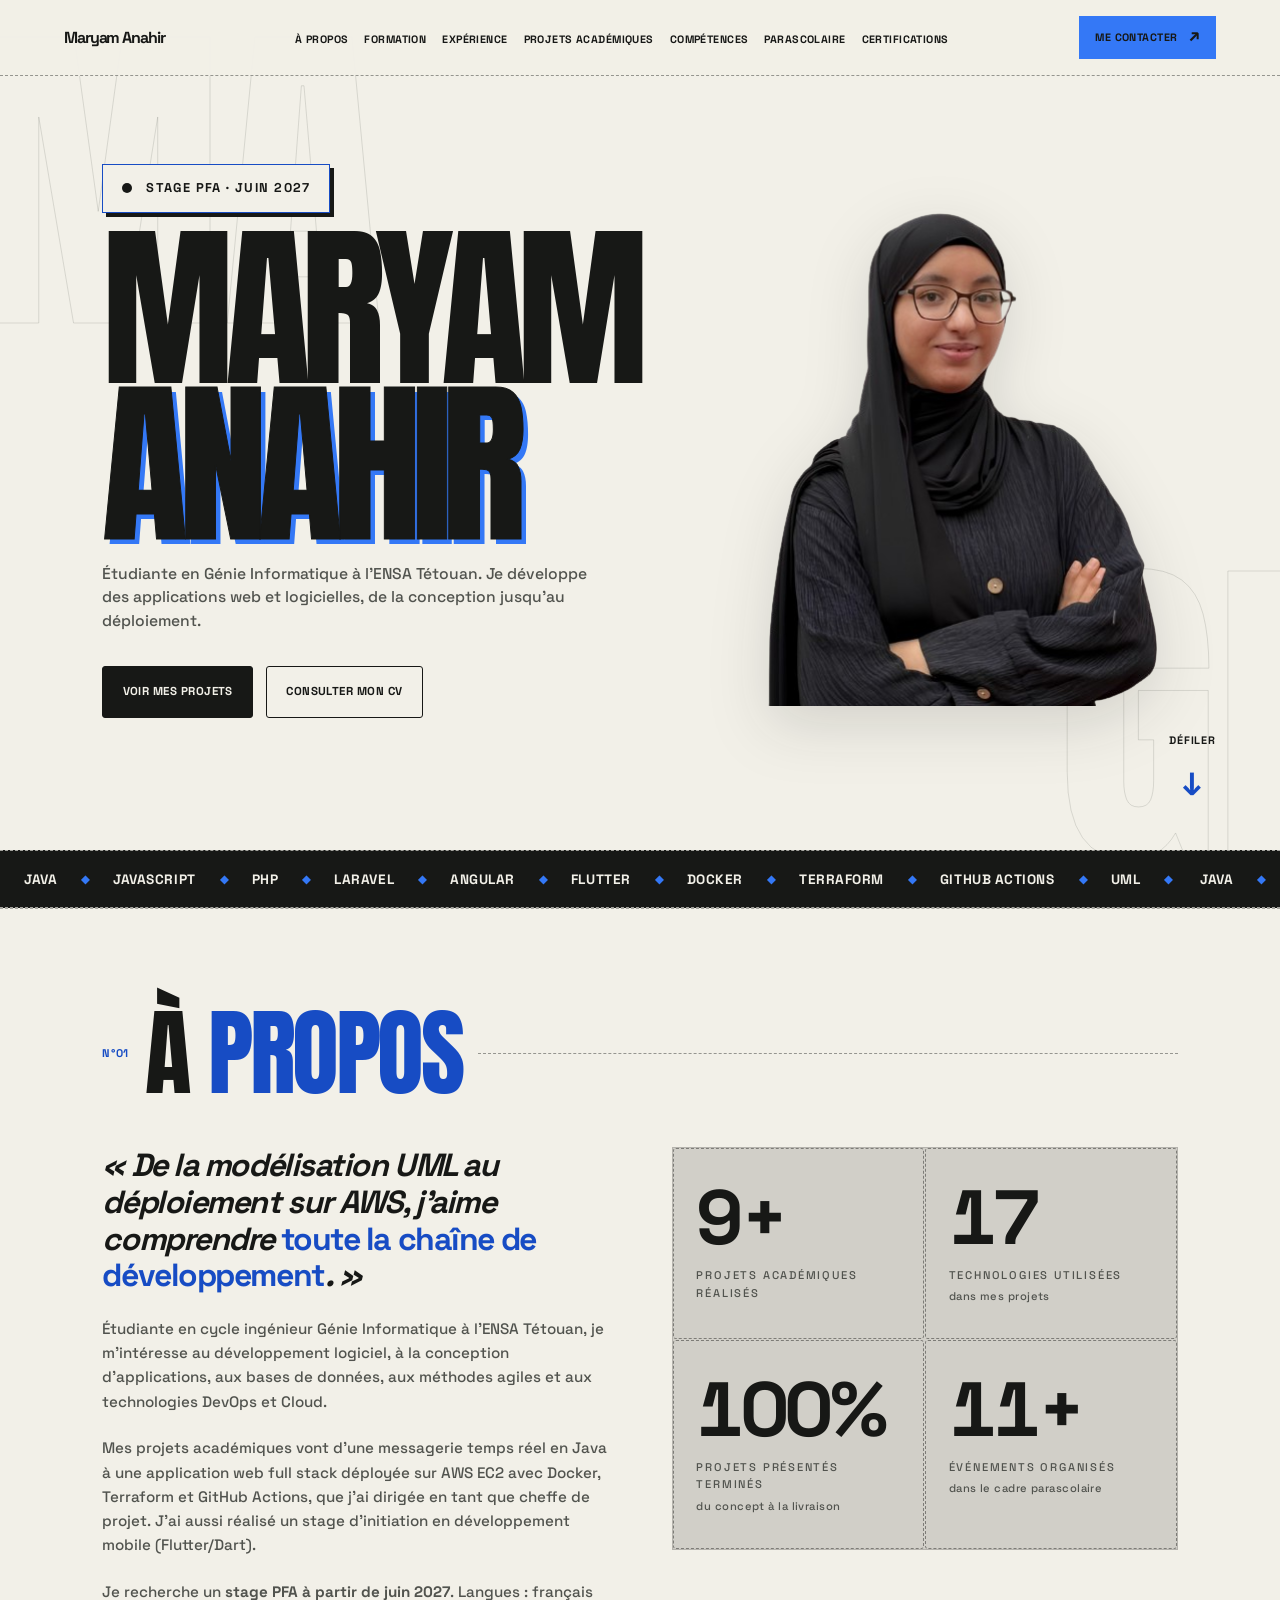
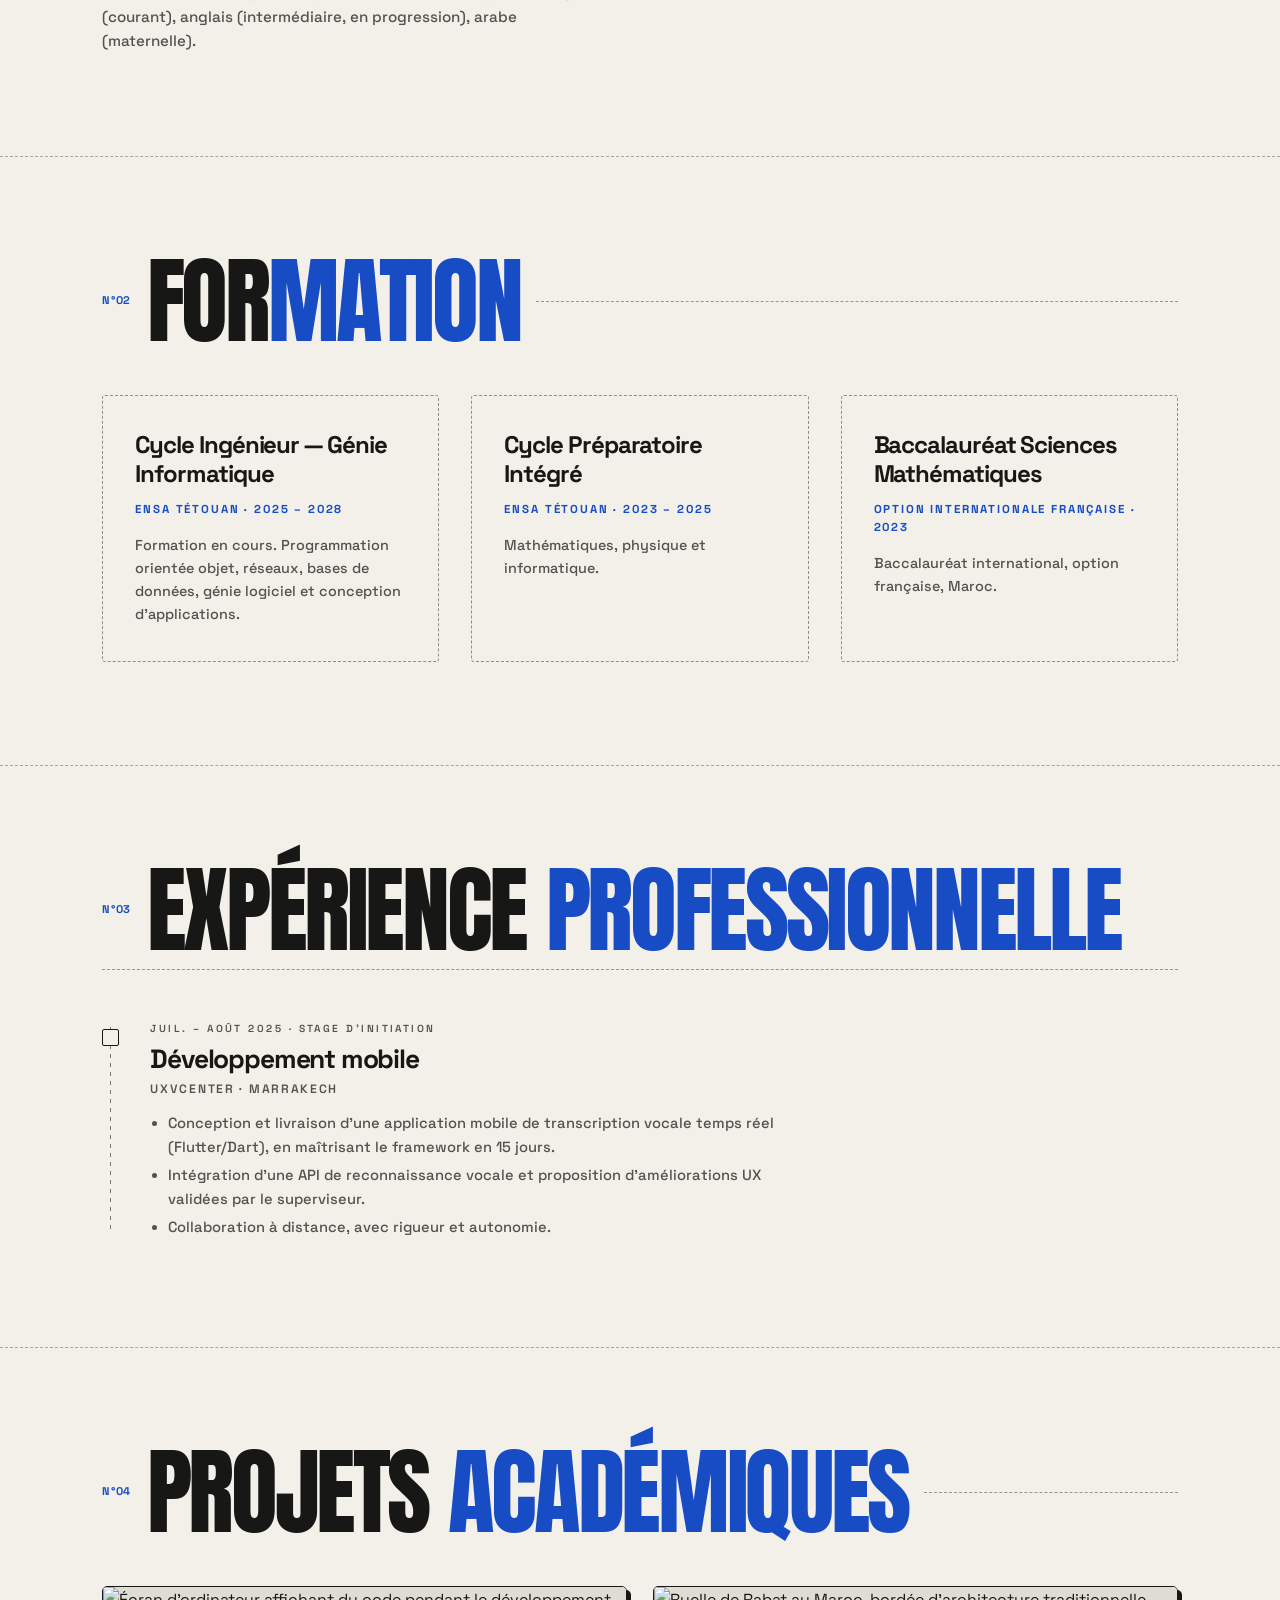
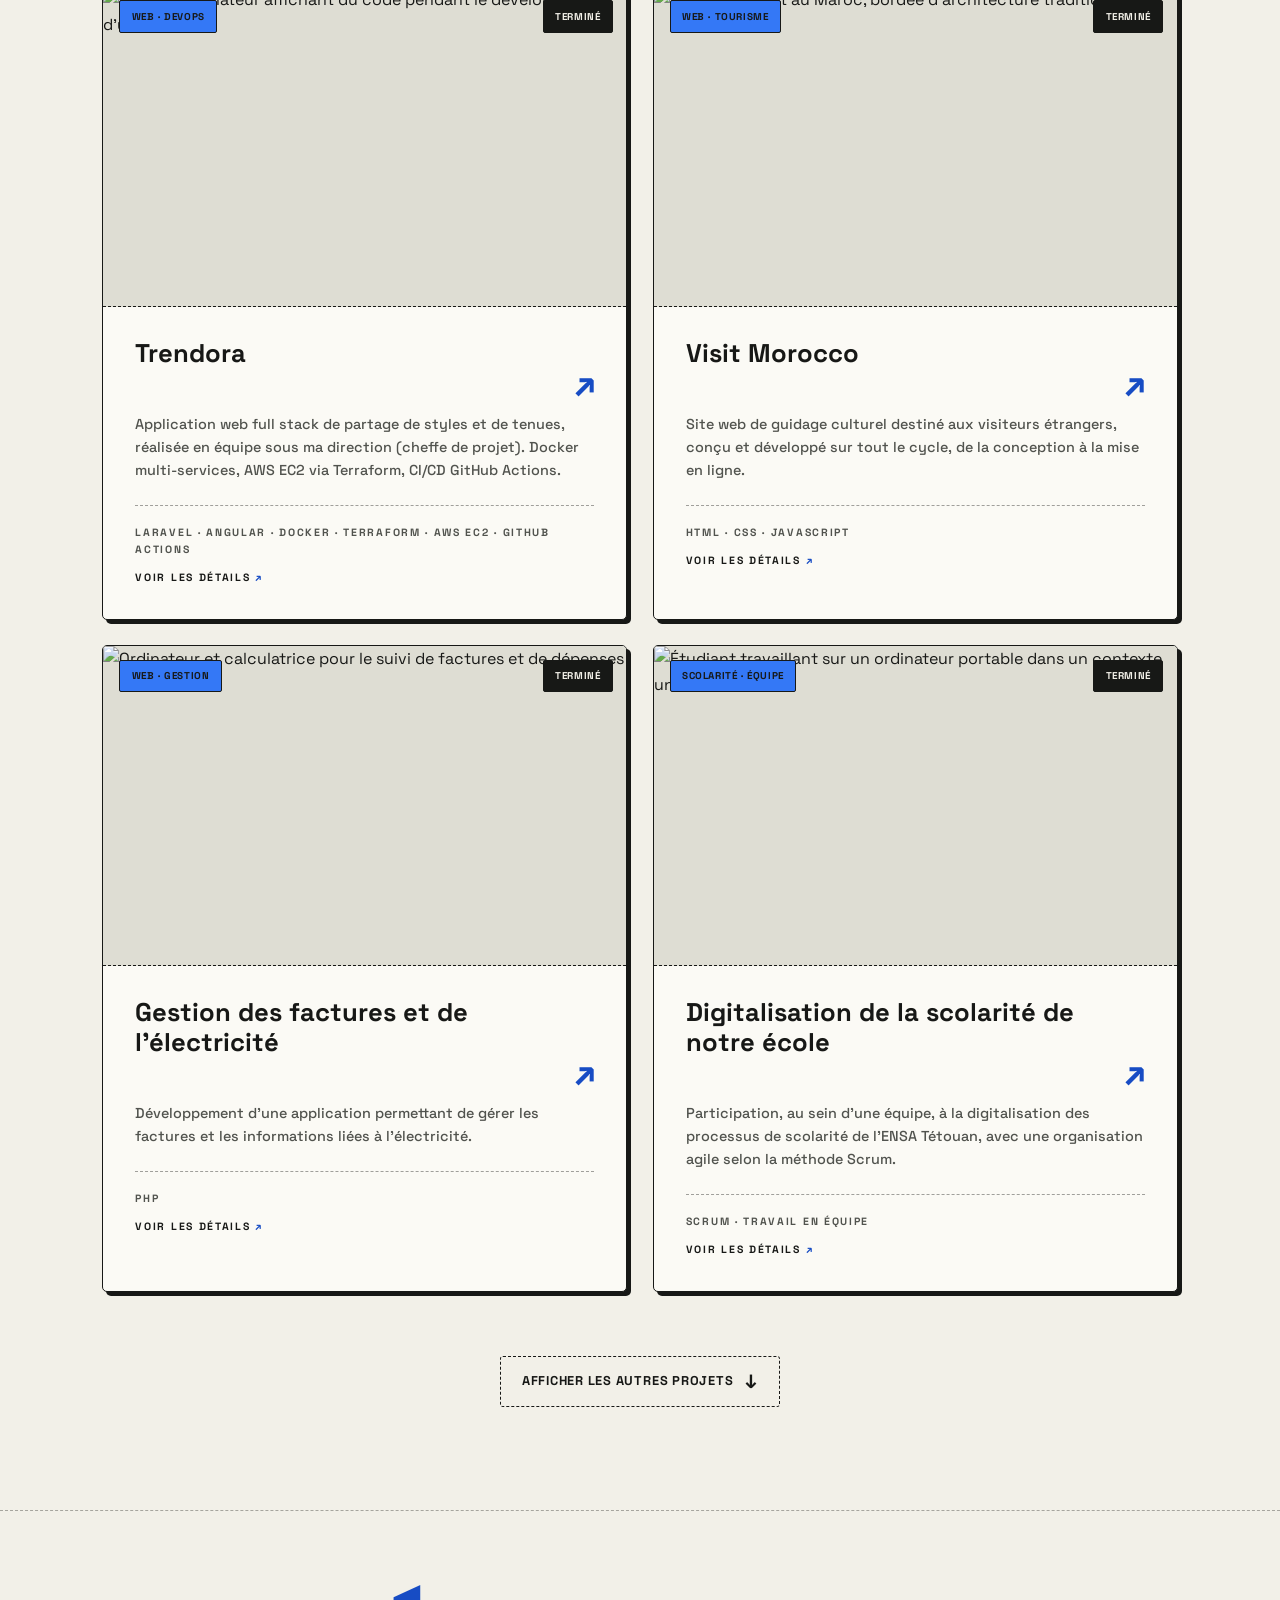
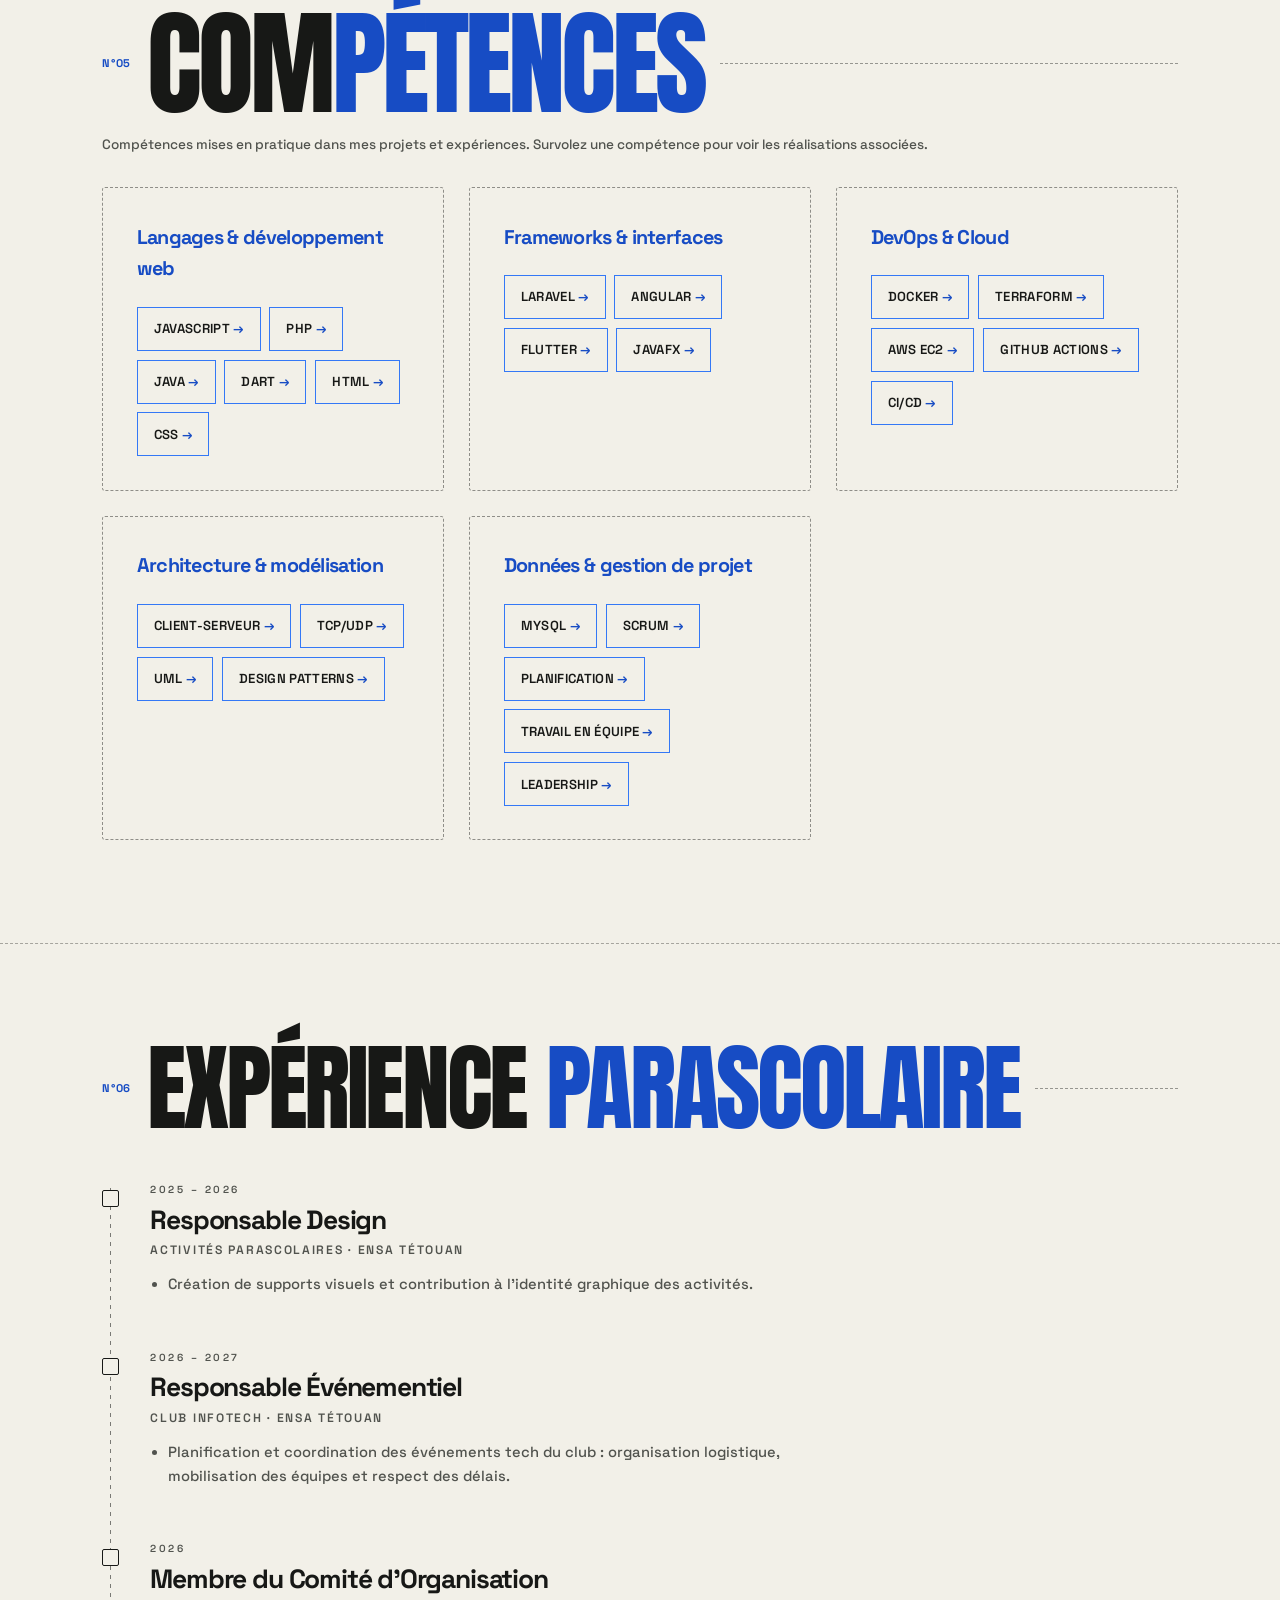
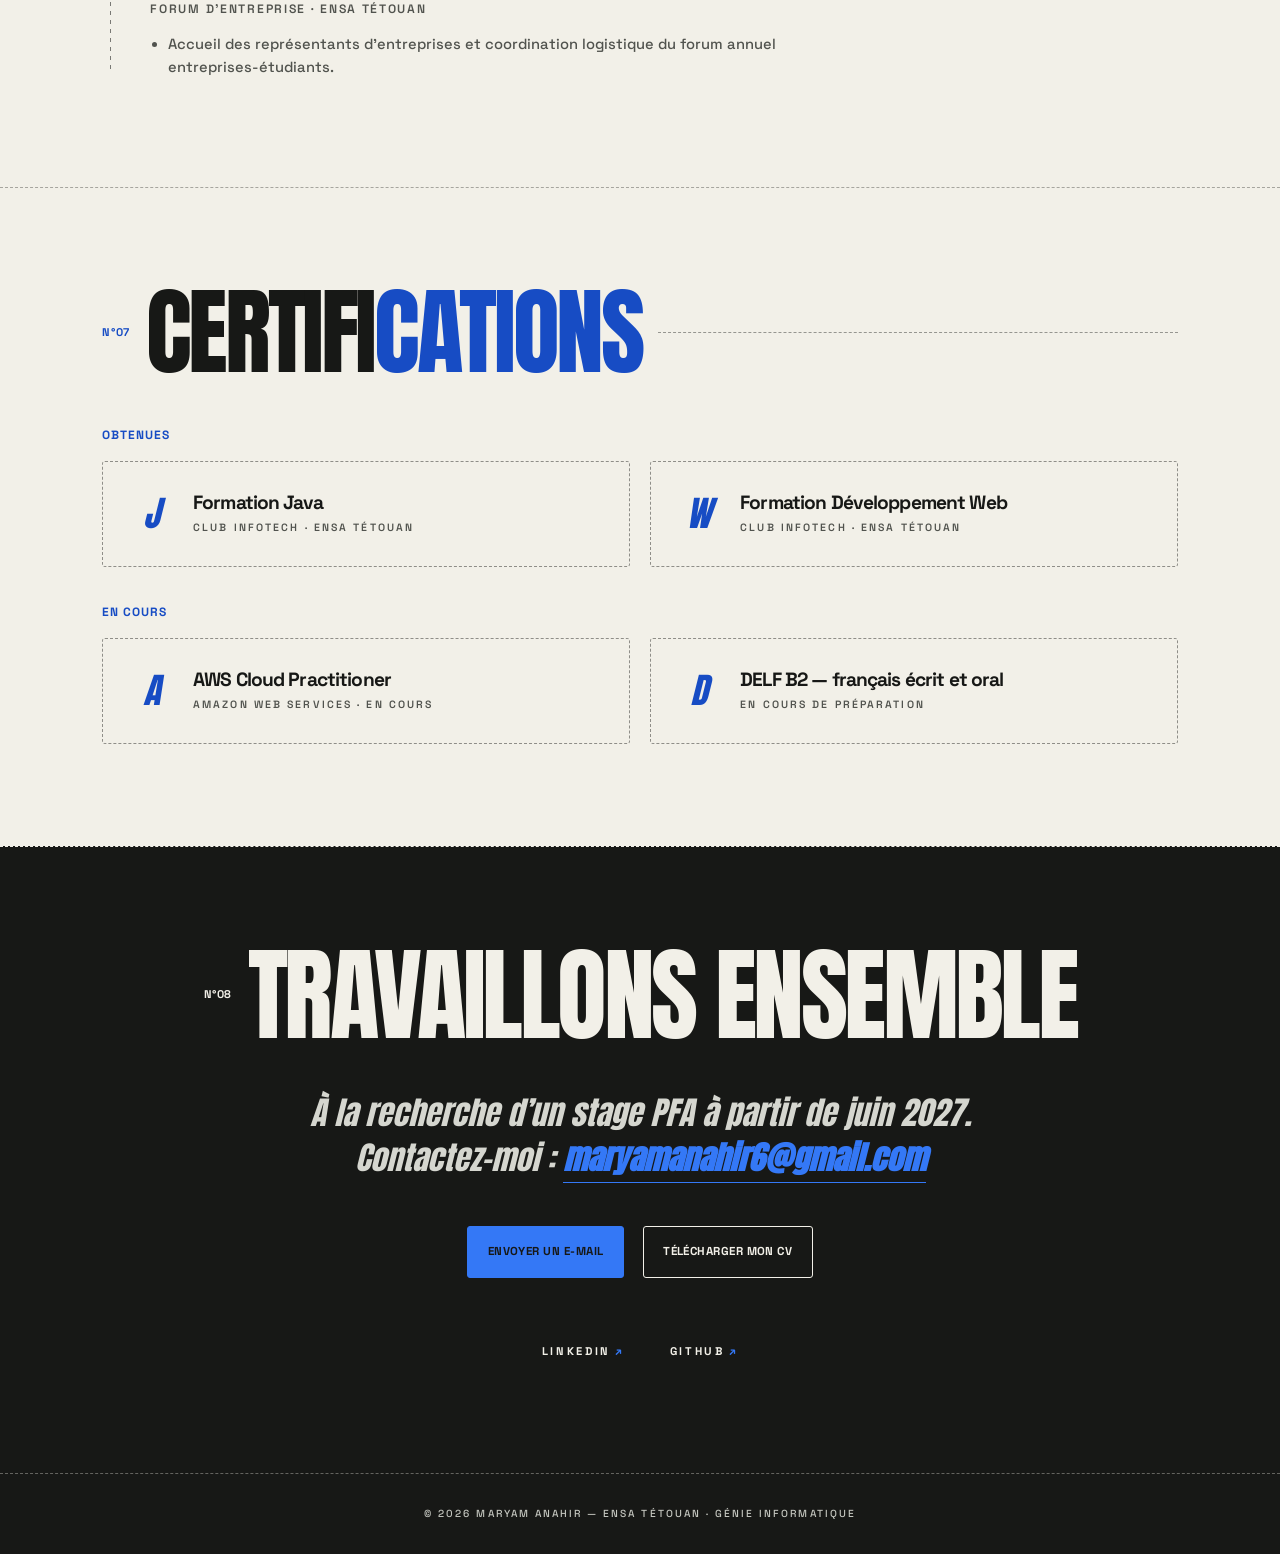
==== commit 5c4cb9d8: "h" ====
--- a/index.html
+++ b/index.html
@@ -187,7 +187,7 @@
           </div>
           <div class="stats reveal" id="stats">
             <div class="stat">
-              <div class="stat-num" data-k="done">4</div>
+              <div class="stat-num" data-k="projects" data-suffix="+">9+</div>
               <div class="stat-label">Projets académiques réalisés</div>
             </div>
             <div class="stat">
@@ -201,9 +201,9 @@
               <div class="stat-note">du concept à la livraison</div>
             </div>
             <div class="stat">
-              <div class="stat-num" data-k="asso">2</div>
-              <div class="stat-label">Responsabilités parascolaires</div>
-              <div class="stat-note">design, événementiel et organisation</div>
+              <div class="stat-num" data-k="events" data-suffix="+">11+</div>
+              <div class="stat-label">Événements organisés</div>
+              <div class="stat-note">dans le cadre parascolaire</div>
             </div>
           </div>
         </div>
--- a/style.css
+++ b/style.css
@@ -2502,11 +2502,26 @@
 }
 @media (max-width: 640px) {
   .hero-photo-wrap {
-    width: min(94vw, 420px);
+    width: min(72vw, 300px);
   }
   .hero-badge {
     margin-bottom: 1.4rem;
     padding: 0.7rem 0.95rem;
     font-size: 0.72rem;
   }
-}
+  .hero-num {
+    display: none;
+  }
+  .hero h1 {
+    font-size: clamp(3.25rem, 15.5vw, 5.5rem);
+    line-height: 0.94;
+  }
+  .hero h1 em {
+    margin-top: 0.08em;
+  }
+}
+@media (max-width: 420px) {
+  .hero h1 {
+    font-size: clamp(3rem, 15.5vw, 3.8rem);
+  }
+}
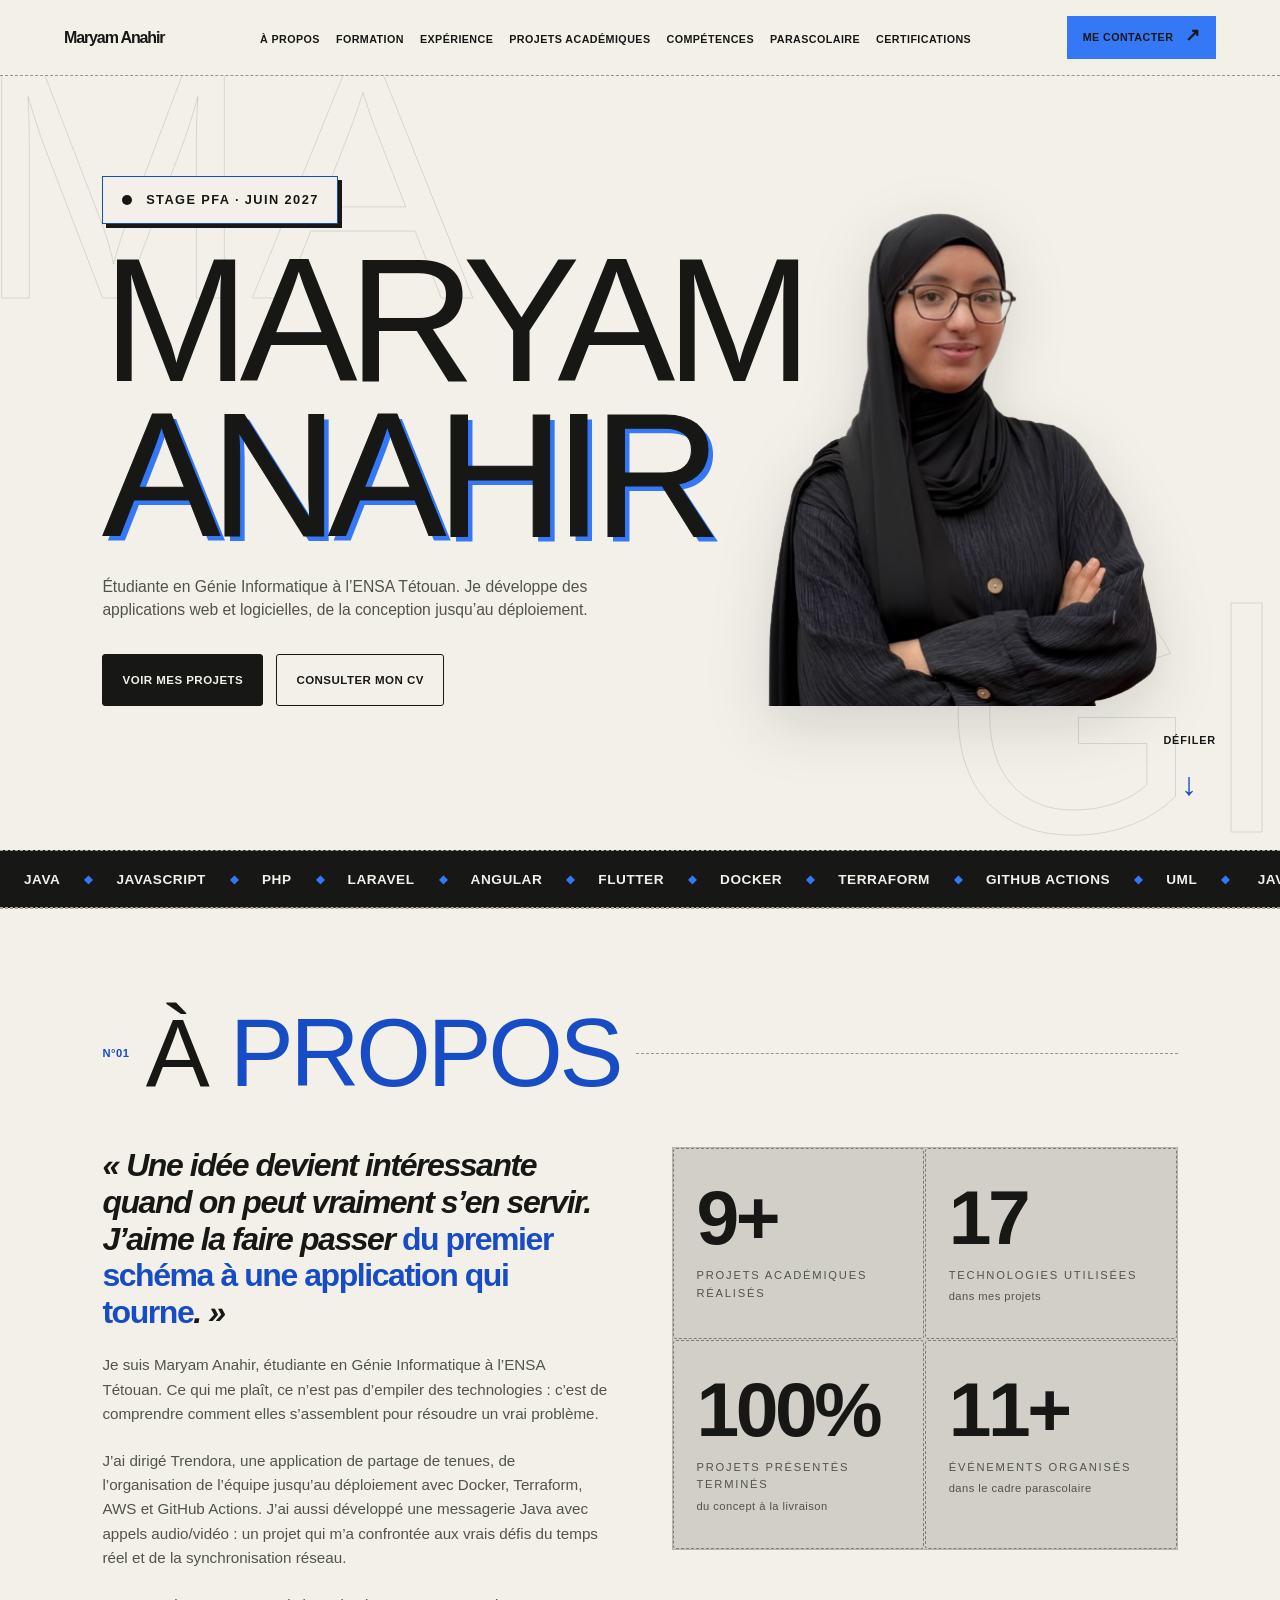
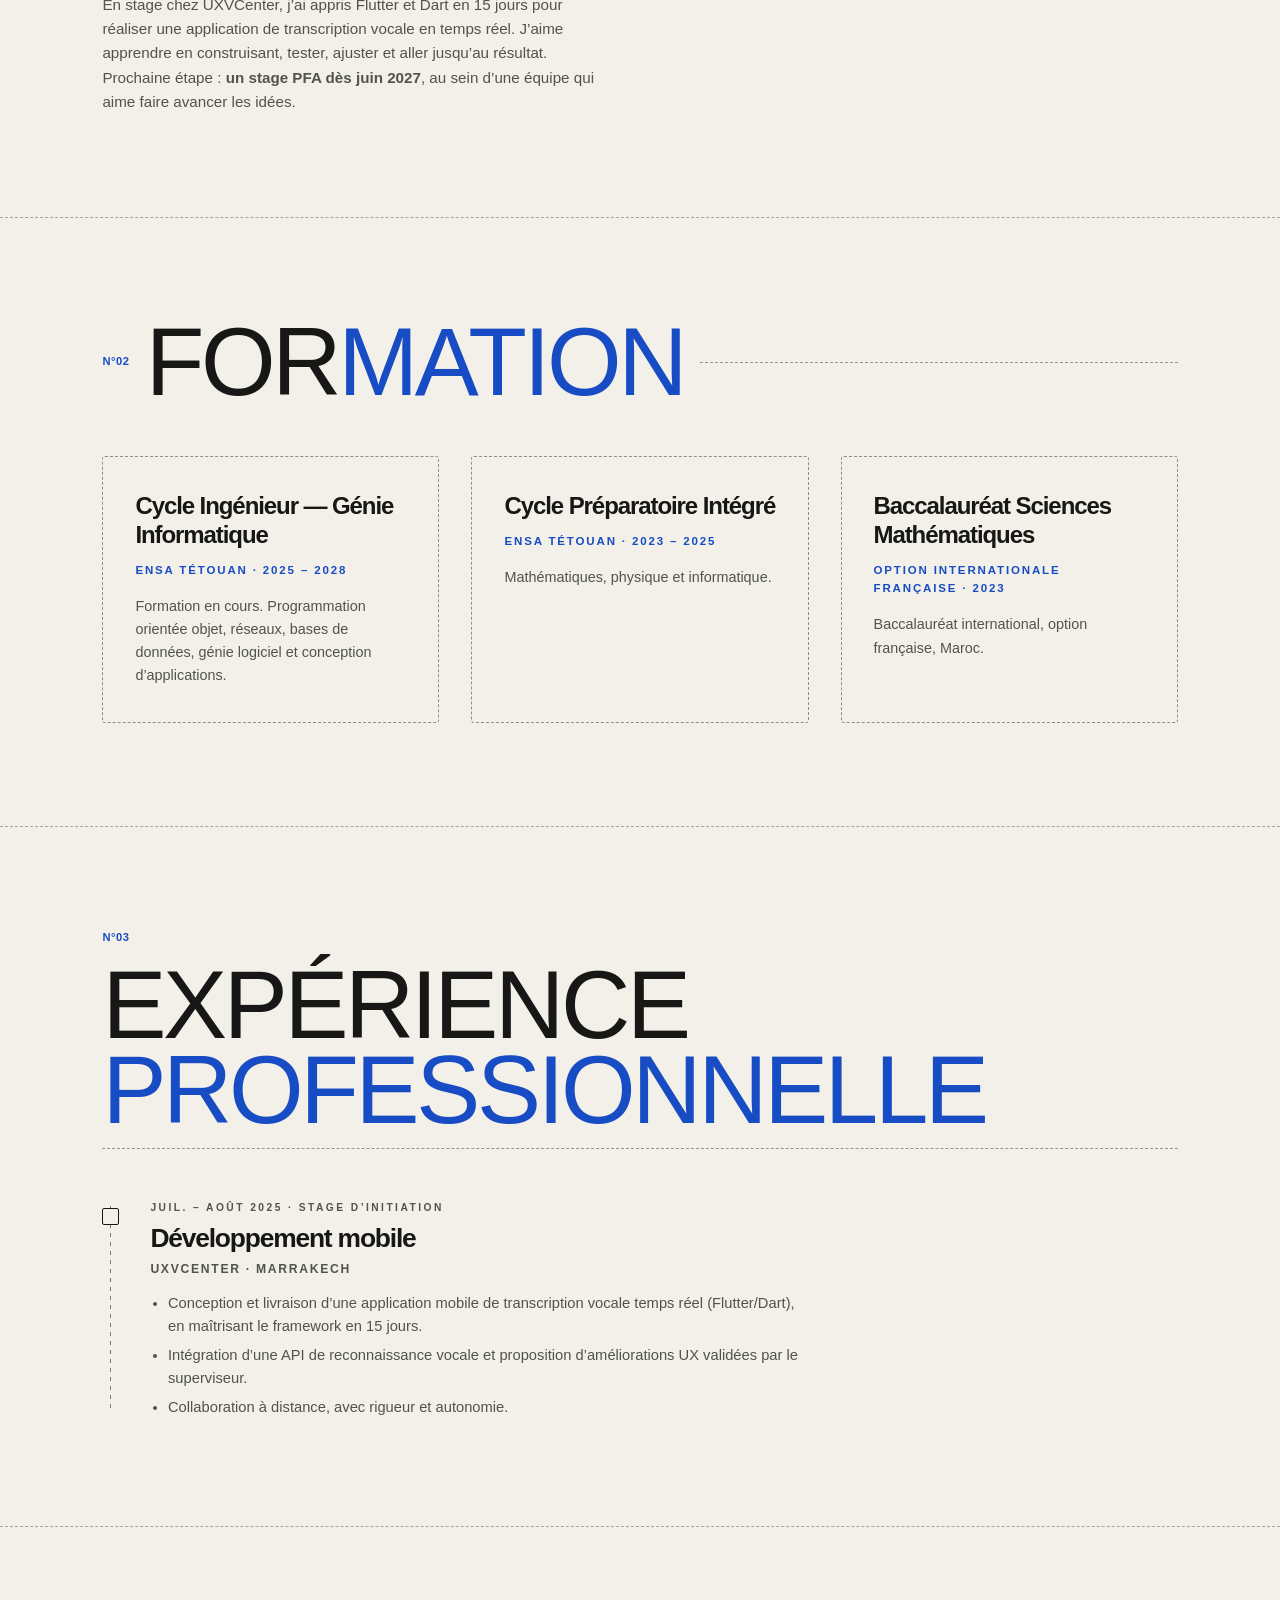
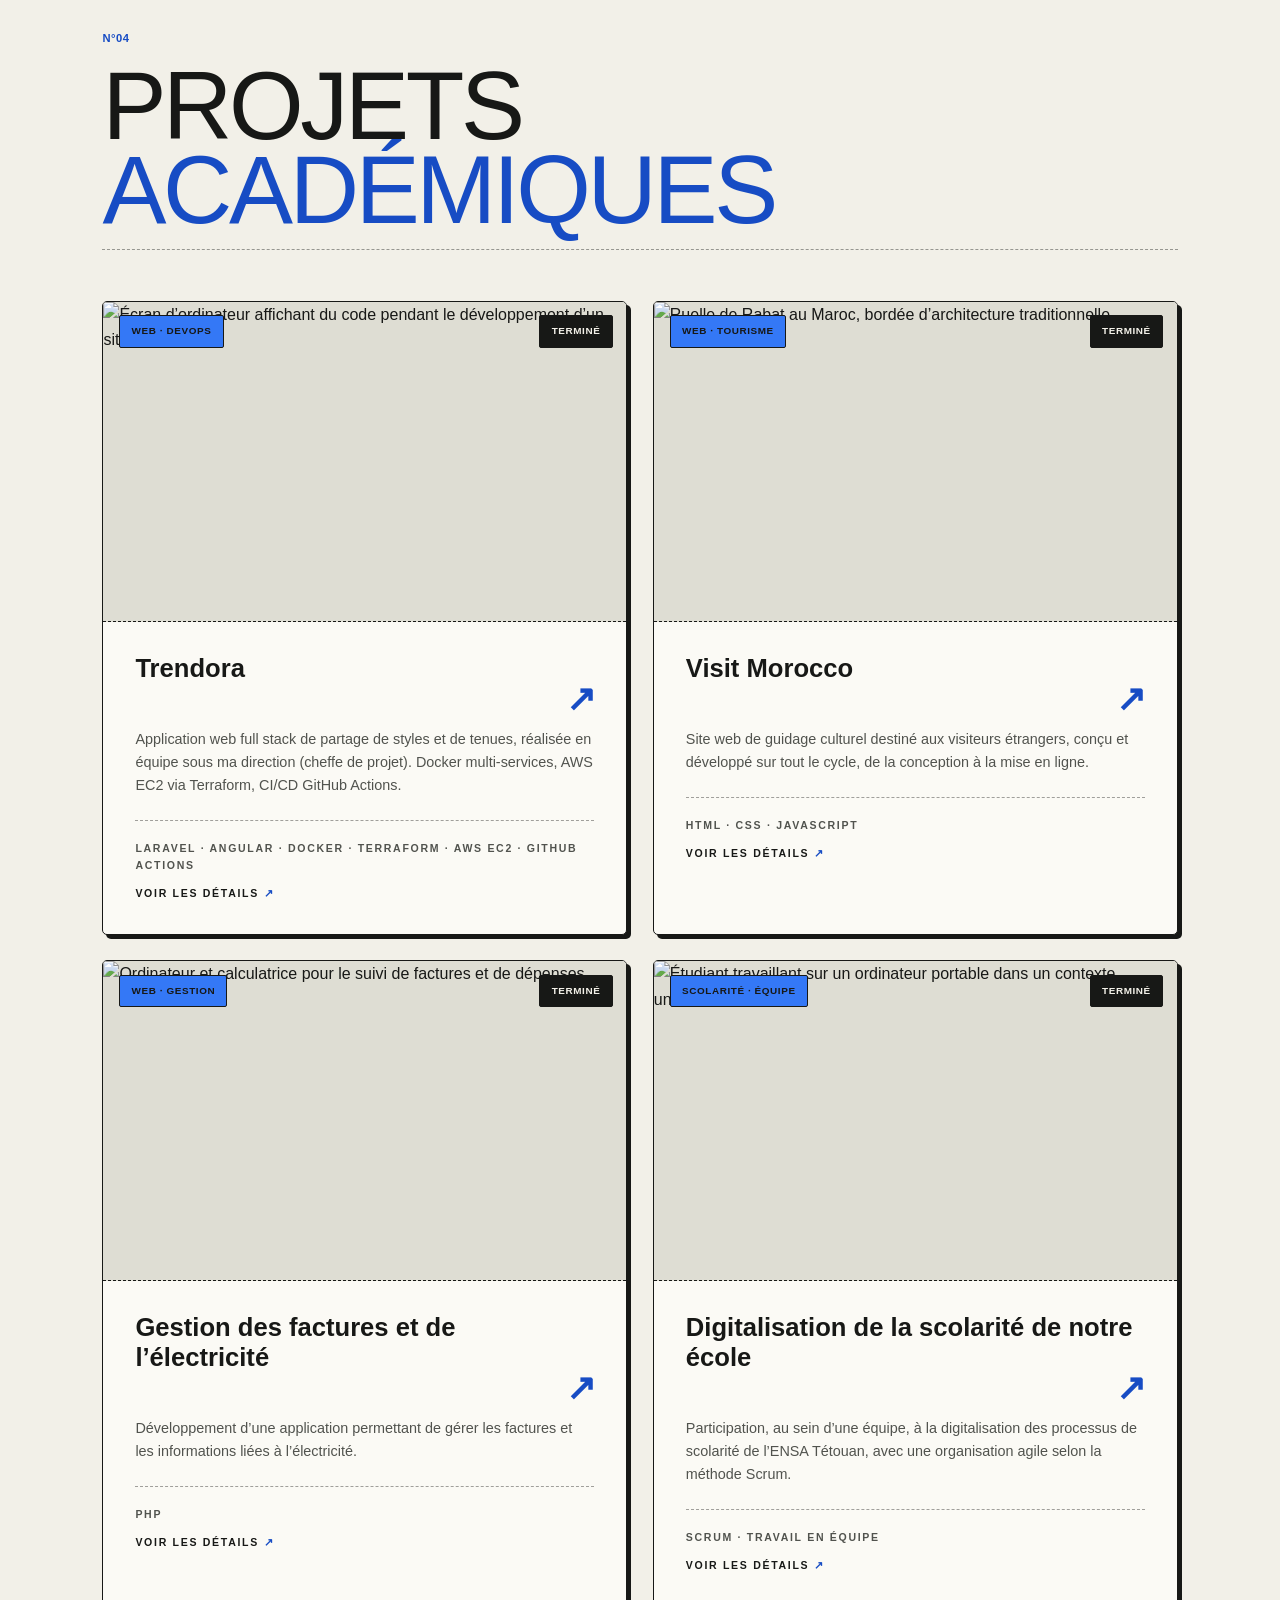
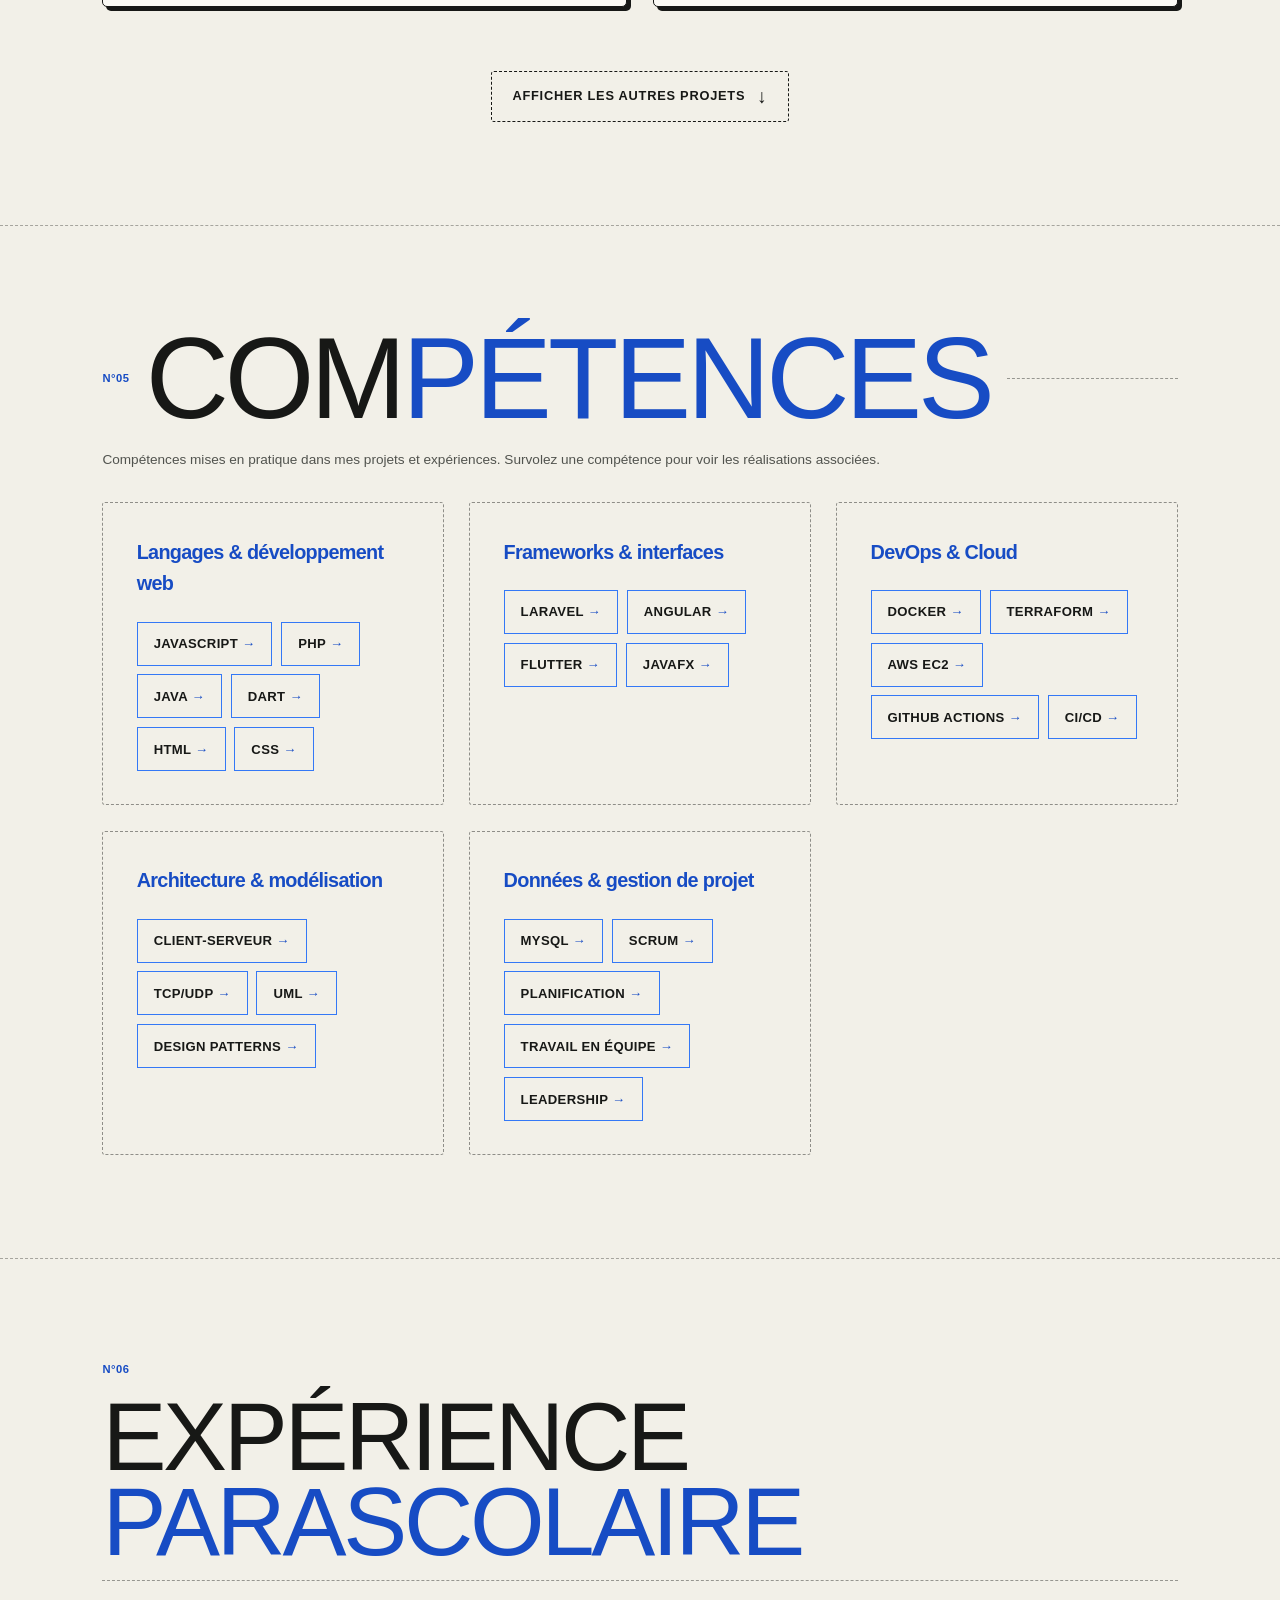
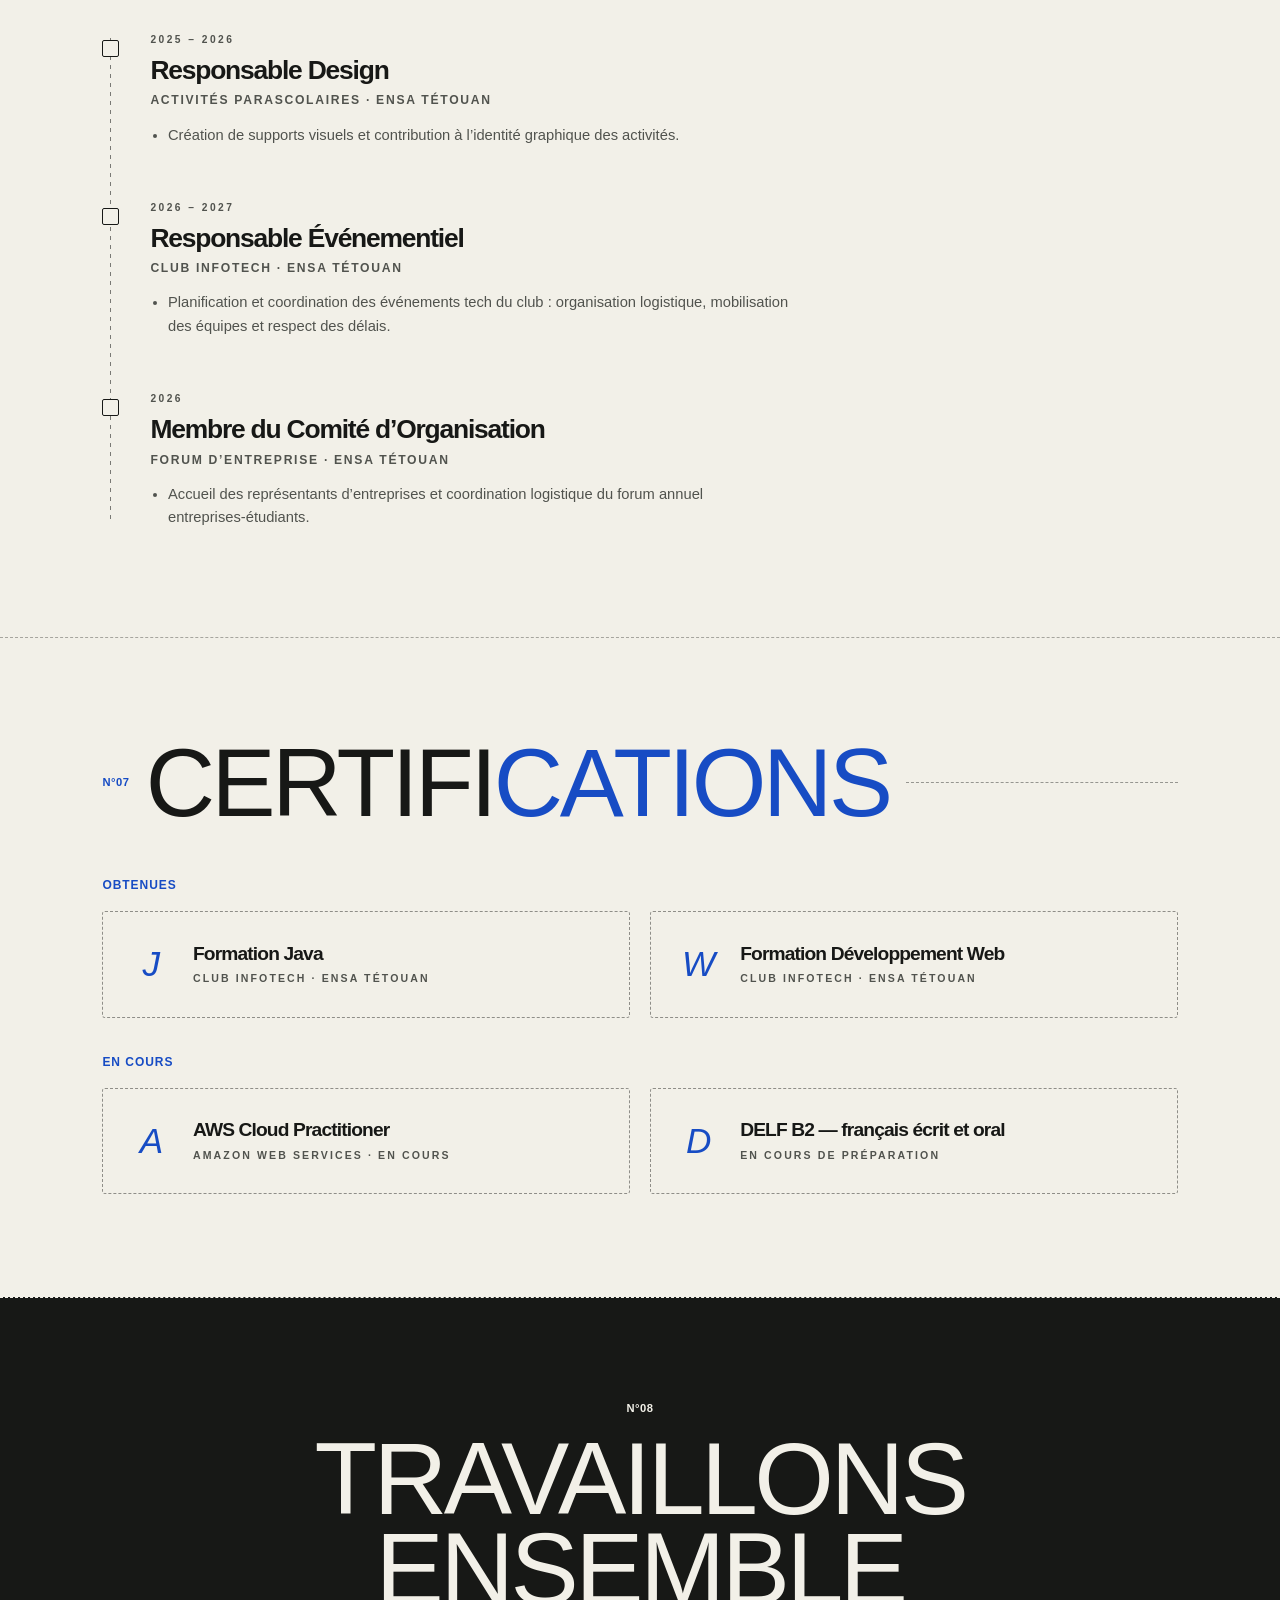
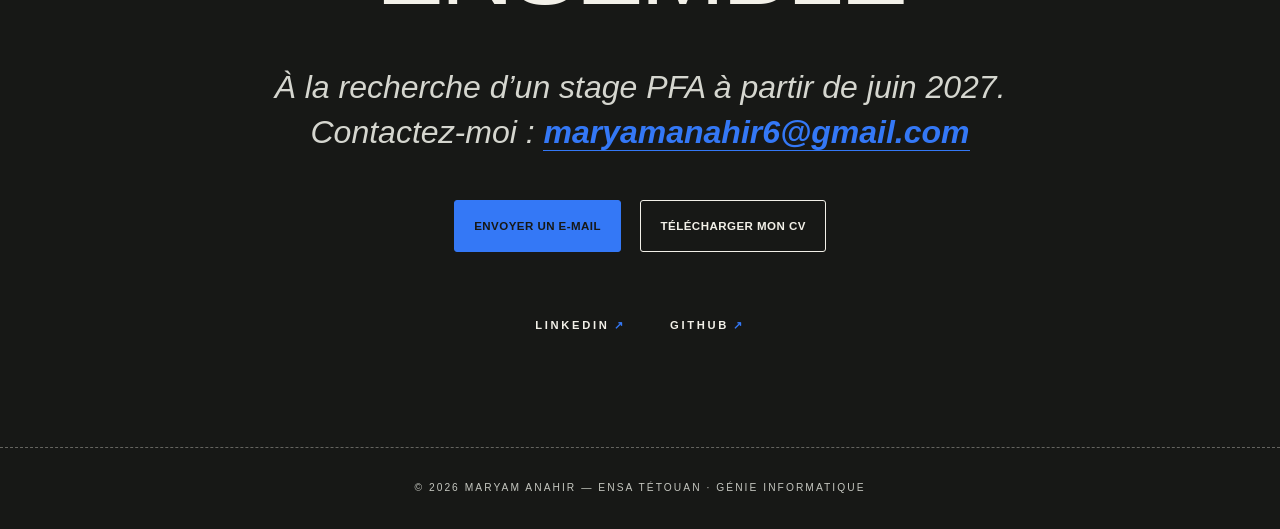
==== commit 20549d05: "h" ====
--- a/index.html
+++ b/index.html
@@ -10,12 +10,6 @@
     <meta
       name="description"
       content="Portfolio de Maryam Anahir, étudiante en Génie Informatique à l’ENSA Tétouan, à la recherche d’un stage PFA à partir de juin 2027."
-    />
-    <link rel="preconnect" href="https://fonts.googleapis.com" />
-    <link rel="preconnect" href="https://fonts.gstatic.com" crossorigin />
-    <link
-      href="https://fonts.googleapis.com/css2?family=Anton&family=Space+Grotesk:wght@400;500;600;700&display=swap"
-      rel="stylesheet"
     />
     <script>
       document.documentElement.className = "js";
@@ -137,6 +131,7 @@
             width="320"
             height="320"
             alt="Portrait de Maryam Anahir"
+            fetchpriority="high"
           />
         </div>
       </div>
@@ -163,26 +158,31 @@
         <div class="about-grid">
           <div class="reveal">
             <p class="about-lead">
-              « De la modélisation UML au déploiement sur AWS, j’aime comprendre
-              <strong>toute la chaîne de développement</strong>. »
+              « Une idée devient intéressante quand on peut vraiment s’en
+              servir. J’aime la faire passer
+              <strong>du premier schéma à une application qui tourne</strong>. »
             </p>
             <p class="about-text">
-              Étudiante en cycle ingénieur Génie Informatique à l’ENSA Tétouan,
-              je m’intéresse au développement logiciel, à la conception
-              d’applications, aux bases de données, aux méthodes agiles et aux
-              technologies DevOps et Cloud.
+              Je suis Maryam Anahir, étudiante en Génie Informatique à l’ENSA
+              Tétouan. Ce qui me plaît, ce n’est pas d’empiler des technologies :
+              c’est de comprendre comment elles s’assemblent pour résoudre un
+              vrai problème.
             </p>
             <p class="about-text">
-              Mes projets académiques vont d’une messagerie temps réel en Java à
-              une application web full stack déployée sur AWS EC2 avec Docker,
-              Terraform et GitHub Actions, que j’ai dirigée en tant que cheffe
-              de projet. J’ai aussi réalisé un stage d’initiation en
-              développement mobile (Flutter/Dart).
+              J’ai dirigé Trendora, une application de partage de tenues, de
+              l’organisation de l’équipe jusqu’au déploiement avec Docker,
+              Terraform, AWS et GitHub Actions. J’ai aussi développé une
+              messagerie Java avec appels audio/vidéo : un projet qui m’a
+              confrontée aux vrais défis du temps réel et de la synchronisation
+              réseau.
             </p>
             <p class="about-text">
-              Je recherche un <strong>stage PFA à partir de juin 2027</strong>.
-              Langues : français (courant), anglais (intermédiaire, en
-              progression), arabe (maternelle).
+              En stage chez UXVCenter, j’ai appris Flutter et Dart en 15 jours
+              pour réaliser une application de transcription vocale en temps
+              réel. J’aime apprendre en construisant, tester, ajuster et aller
+              jusqu’au résultat. Prochaine étape :
+              <strong>un stage PFA dès juin 2027</strong>, au sein d’une équipe
+              qui aime faire avancer les idées.
             </p>
           </div>
           <div class="stats reveal" id="stats">
--- a/style.css
+++ b/style.css
@@ -5,8 +5,8 @@
   --black: #0a0a0a;
   --white: #fff;
   --grey: #555;
-  --serif: "Cormorant Garamond", Georgia, serif;
-  --sans: "DM Sans", system-ui, sans-serif;
+  --serif: Georgia, "Times New Roman", serif;
+  --sans: system-ui, -apple-system, "Segoe UI", sans-serif;
   --navh: 84px;
 }
 * {
@@ -64,12 +64,19 @@
   border-radius: 50%;
   pointer-events: none;
   z-index: 9999;
+  left: 0;
+  top: 0;
+  opacity: 0;
   transform: translate(-50%, -50%);
   transition:
     width 0.25s,
     height 0.25s,
+    opacity 0.15s,
     background 0.25s;
   mix-blend-mode: multiply;
+}
+.cursor-dot.active {
+  opacity: 1;
 }
 .cursor-dot.hovering {
   width: 36px;
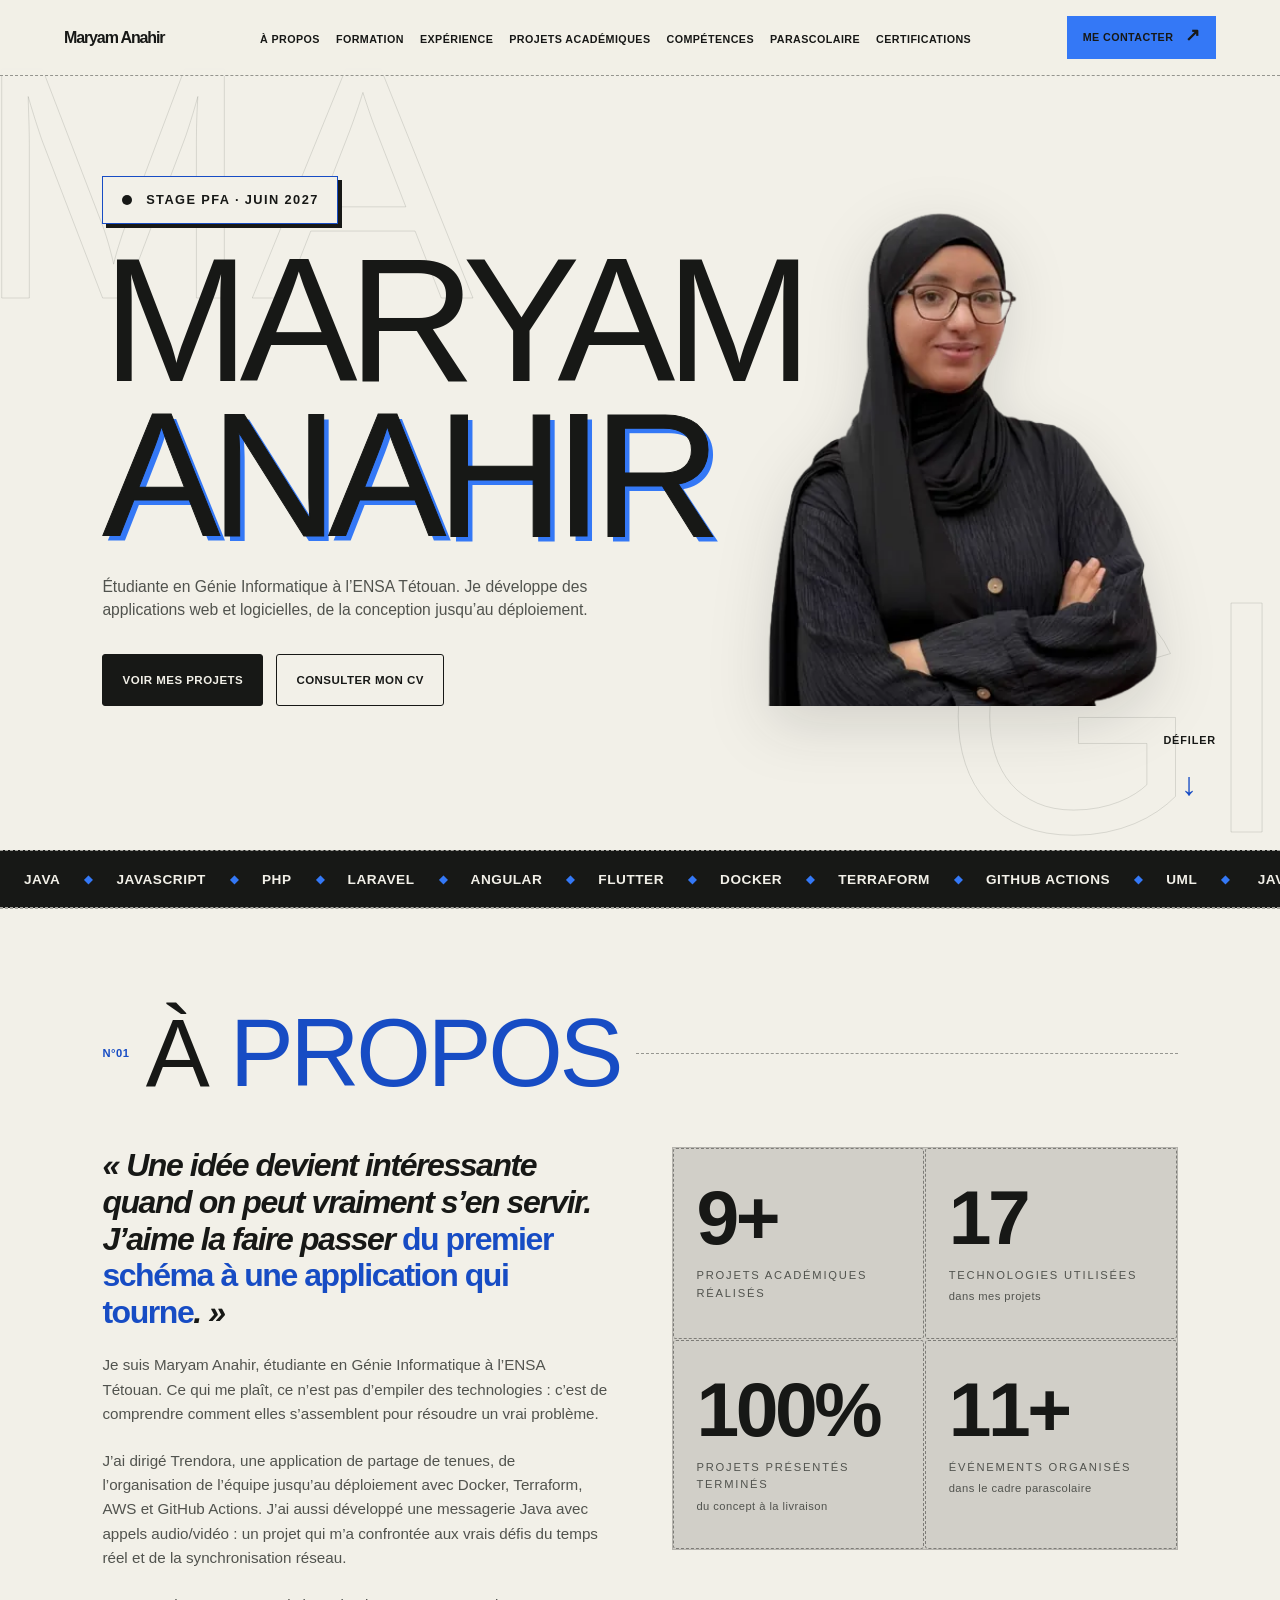
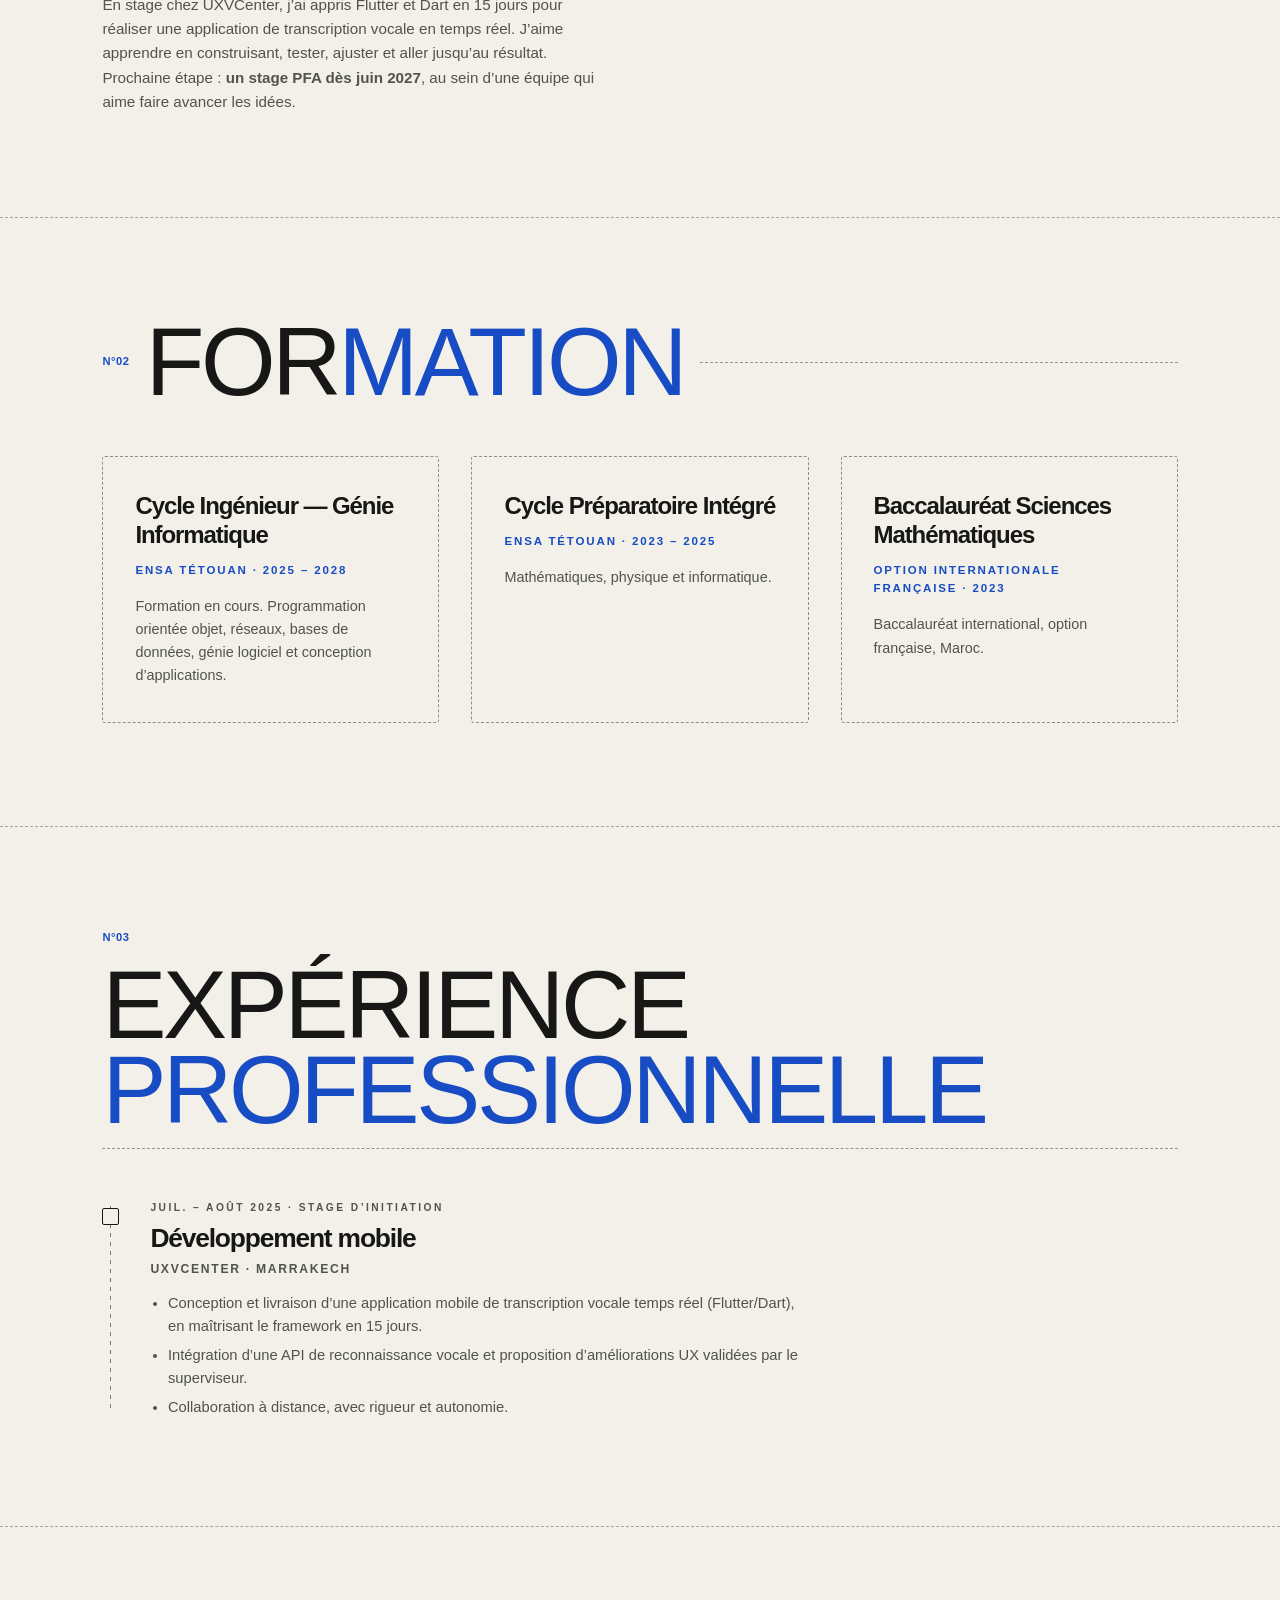
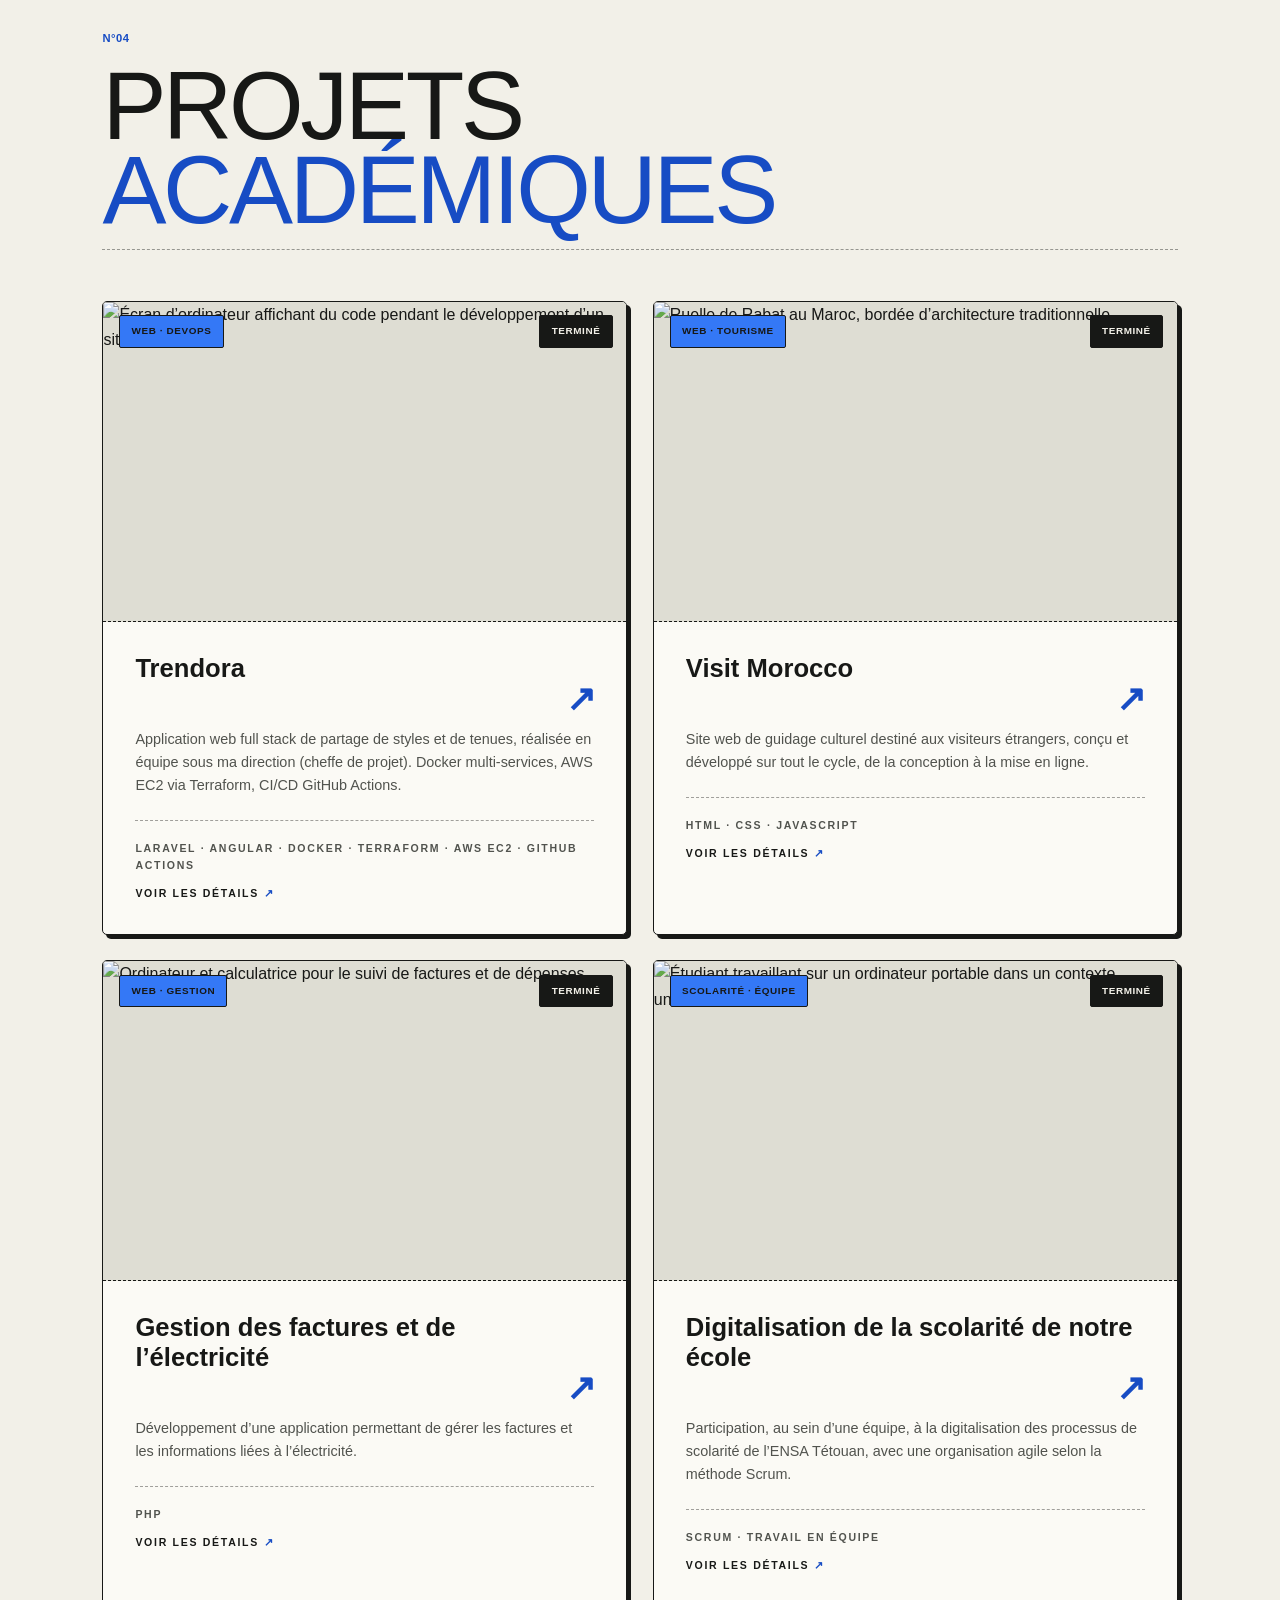
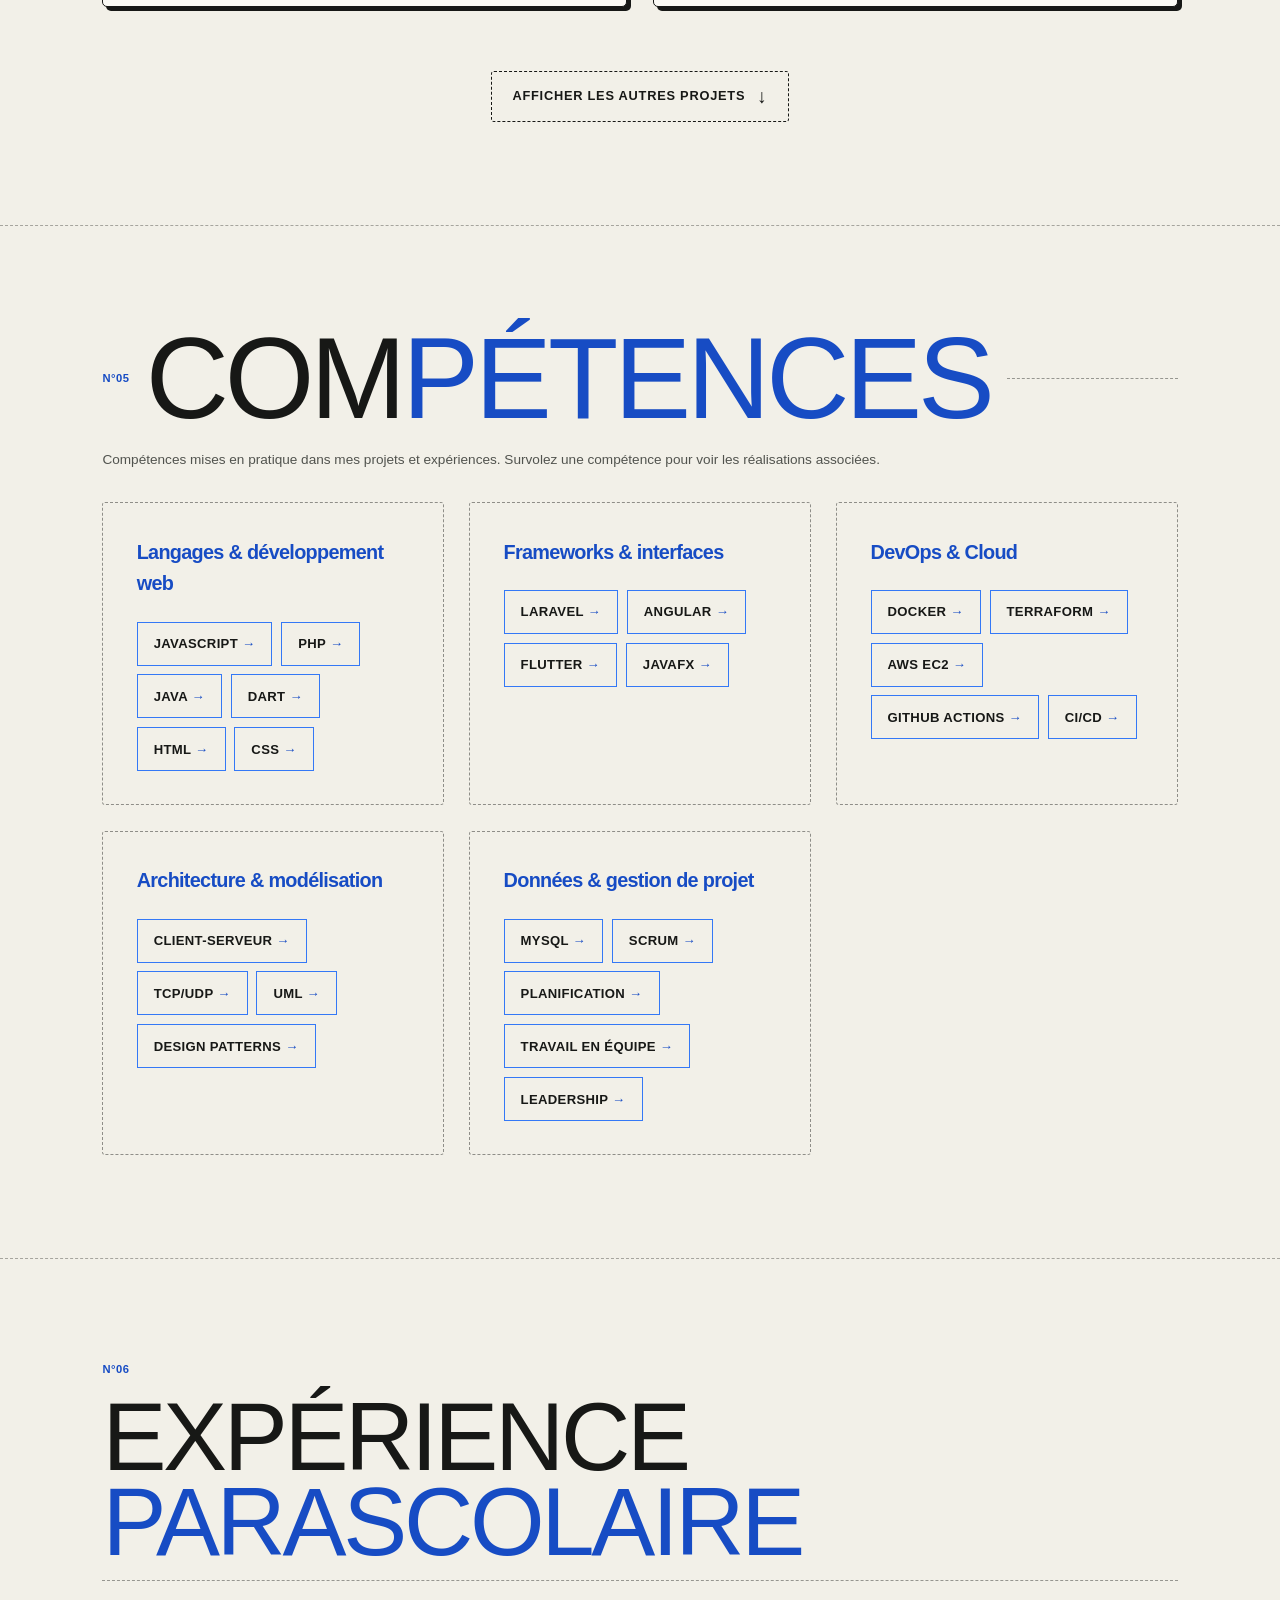
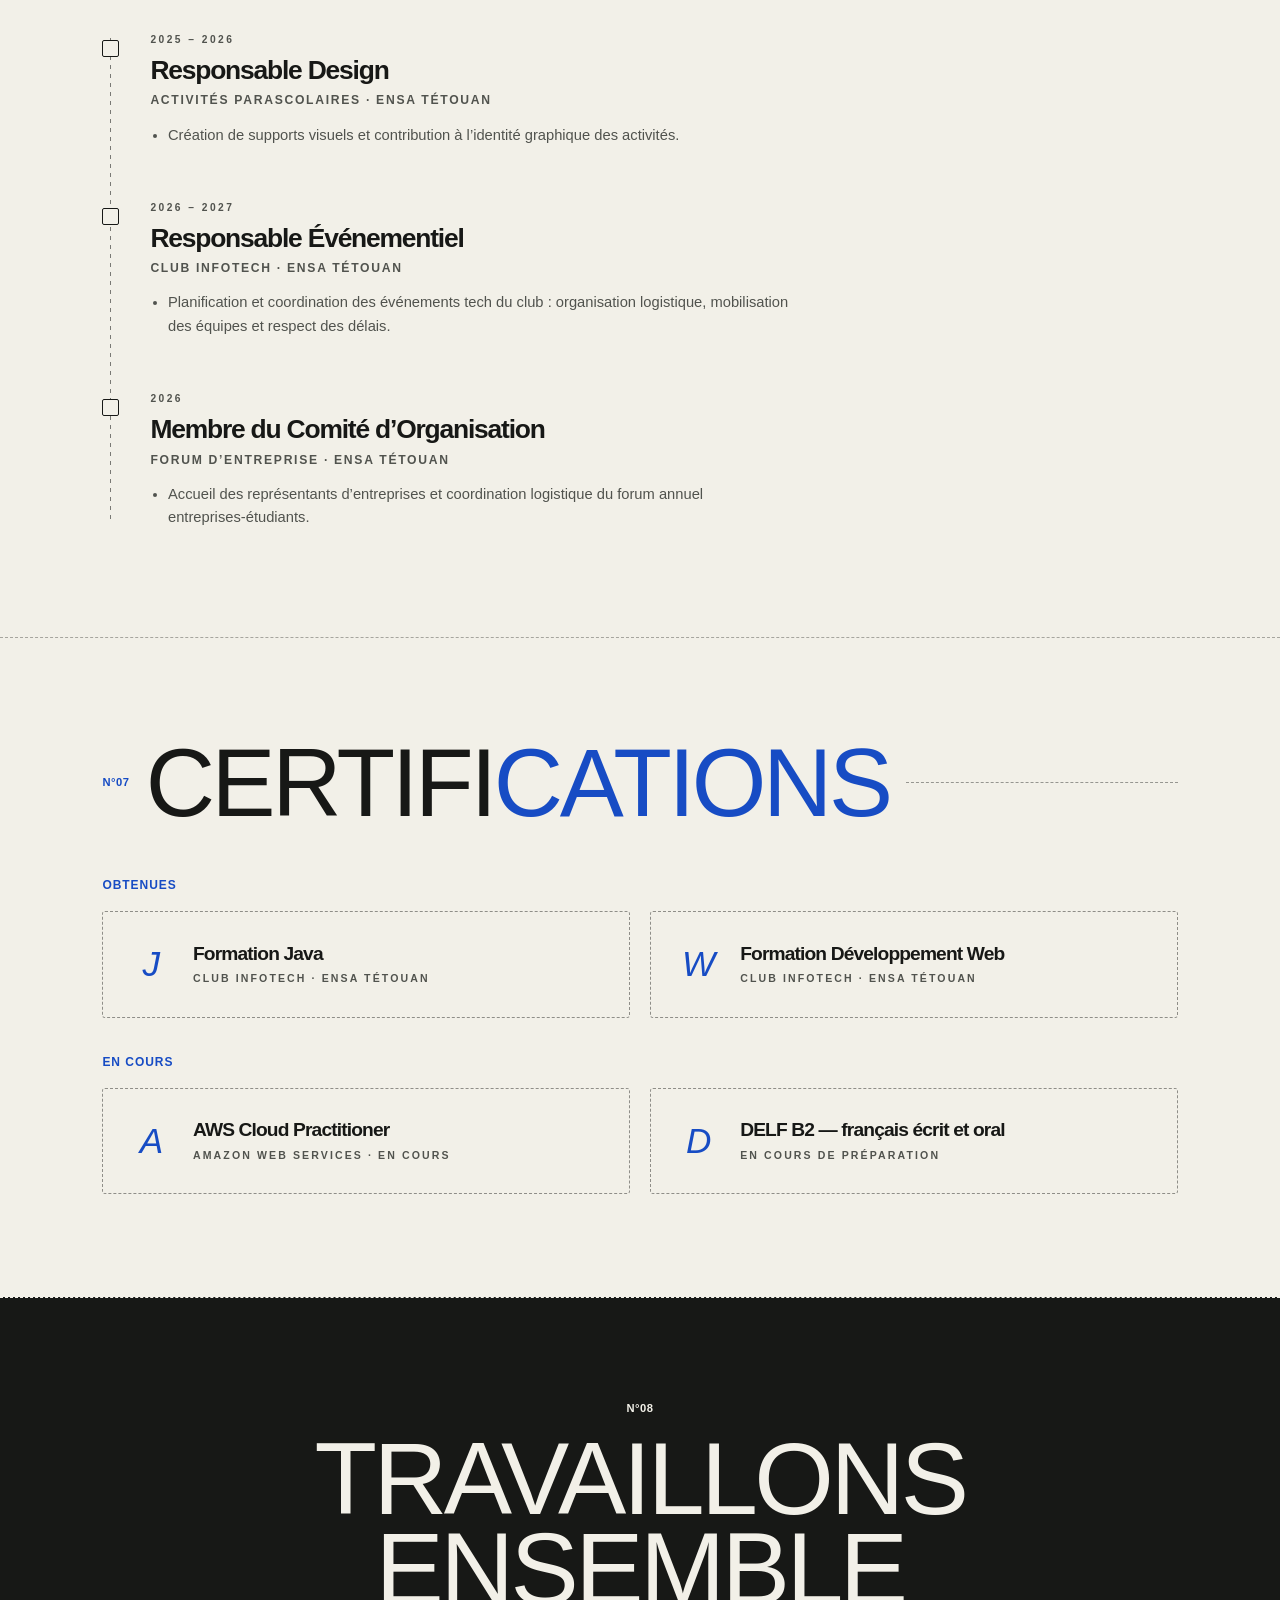
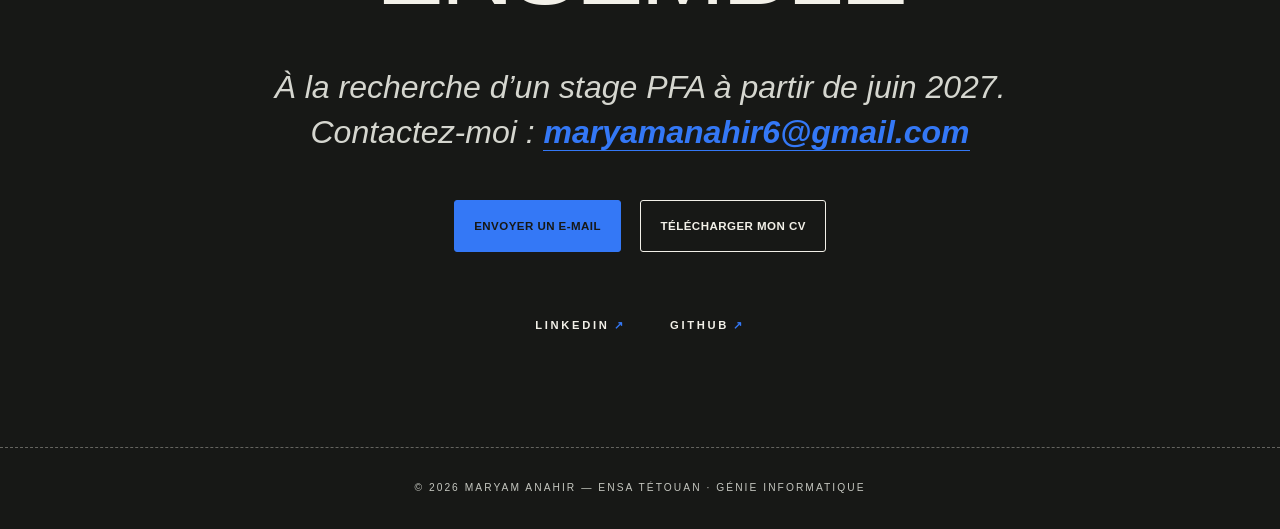
==== commit 95e02aaa: "h" ====
--- a/index.html
+++ b/index.html
@@ -125,14 +125,17 @@
         </div>
         <div class="hero-photo-wrap">
           <div class="hero-ring" aria-hidden="true"></div>
-          <img
-            class="hero-photo"
-            src="lo.png"
-            width="320"
-            height="320"
-            alt="Portrait de Maryam Anahir"
-            fetchpriority="high"
-          />
+          <picture class="hero-photo-picture">
+            <source srcset="lo.webp" type="image/webp" />
+            <img
+              class="hero-photo"
+              src="lo.png"
+              width="320"
+              height="320"
+              alt="Portrait de Maryam Anahir"
+              fetchpriority="high"
+            />
+          </picture>
         </div>
       </div>
       <div class="hero-scroll" aria-hidden="true">Défiler</div>
--- a/style.css
+++ b/style.css
@@ -105,7 +105,6 @@
   -webkit-backdrop-filter: blur(14px);
   backdrop-filter: blur(14px);
   border-bottom: 1px solid rgba(10, 10, 10, 0.07);
-  transition: padding 0.4s;
 }
 #nav.shrunk {
   padding: 0.75rem 4vw;
@@ -270,6 +269,9 @@
 .hero-photo-wrap {
   position: relative;
   justify-self: center;
+}
+.hero-photo-picture {
+  display: block;
 }
 .hero-photo {
   width: 320px;
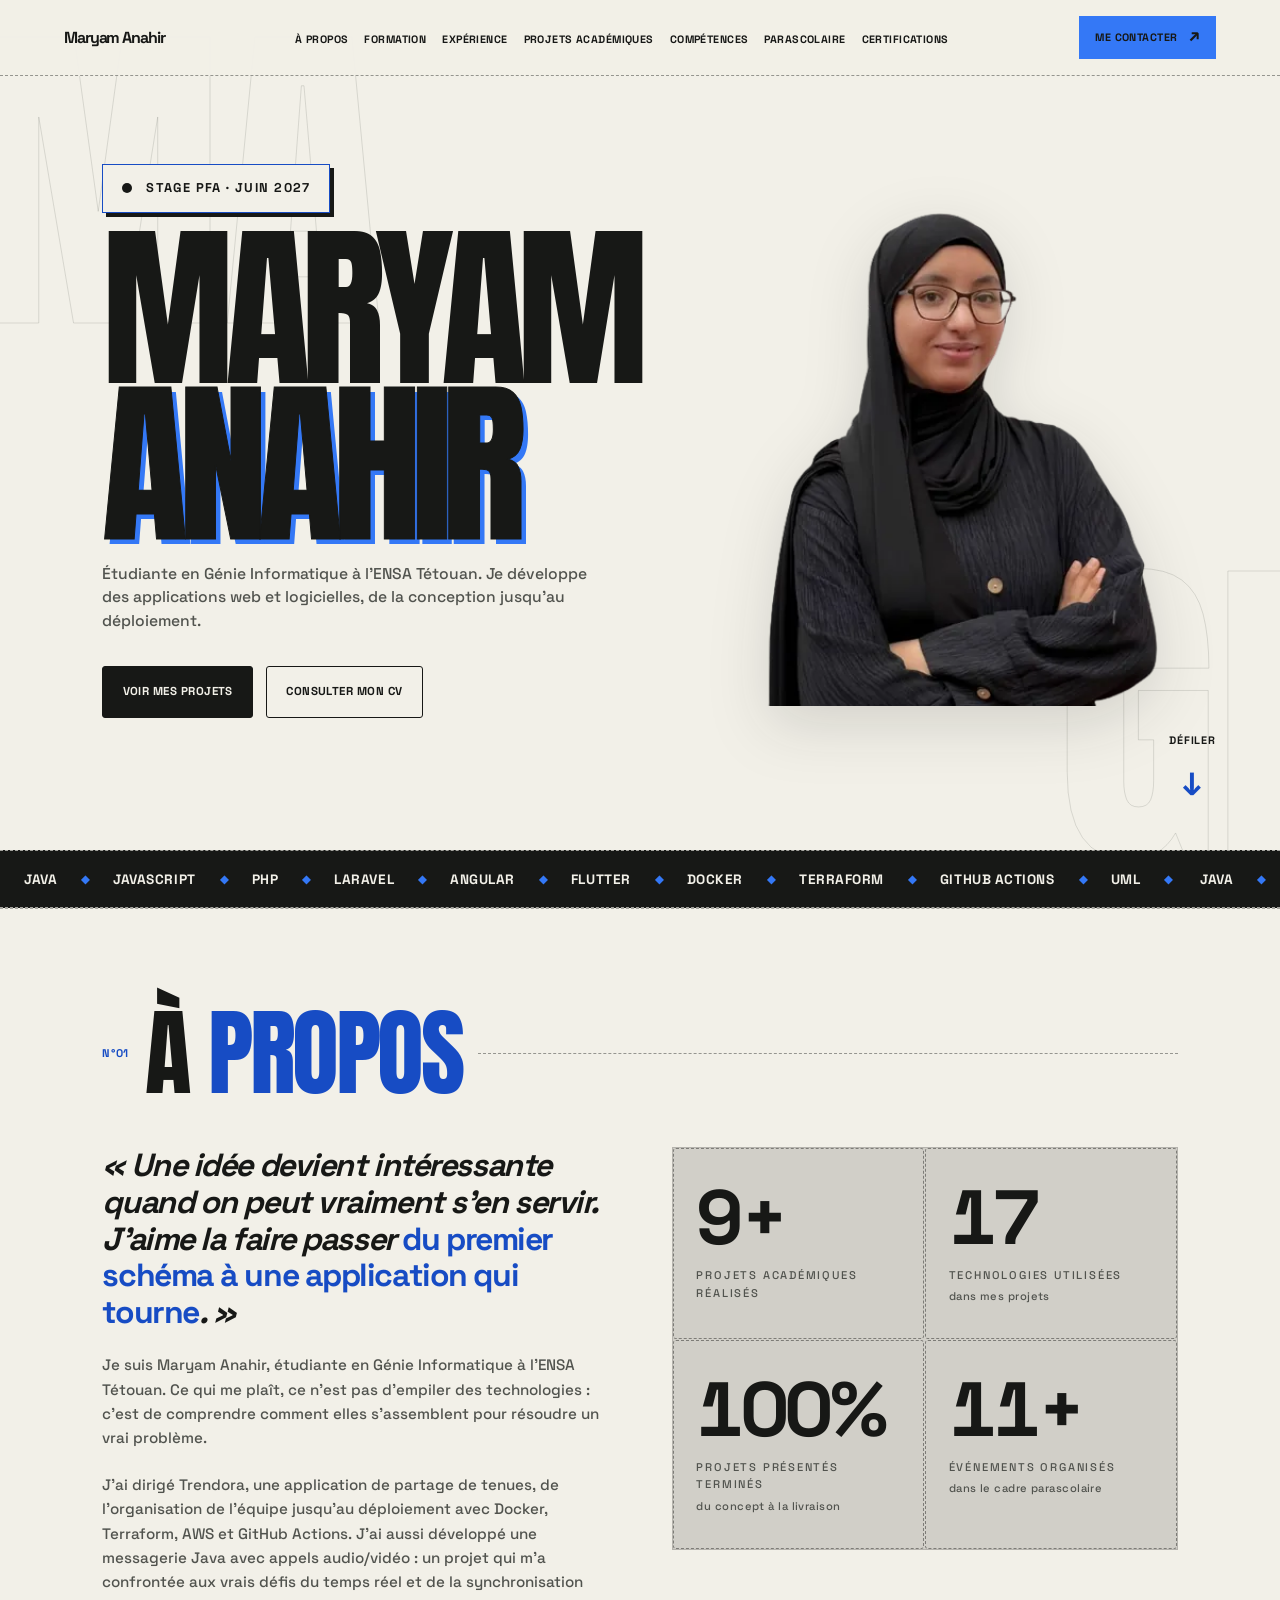
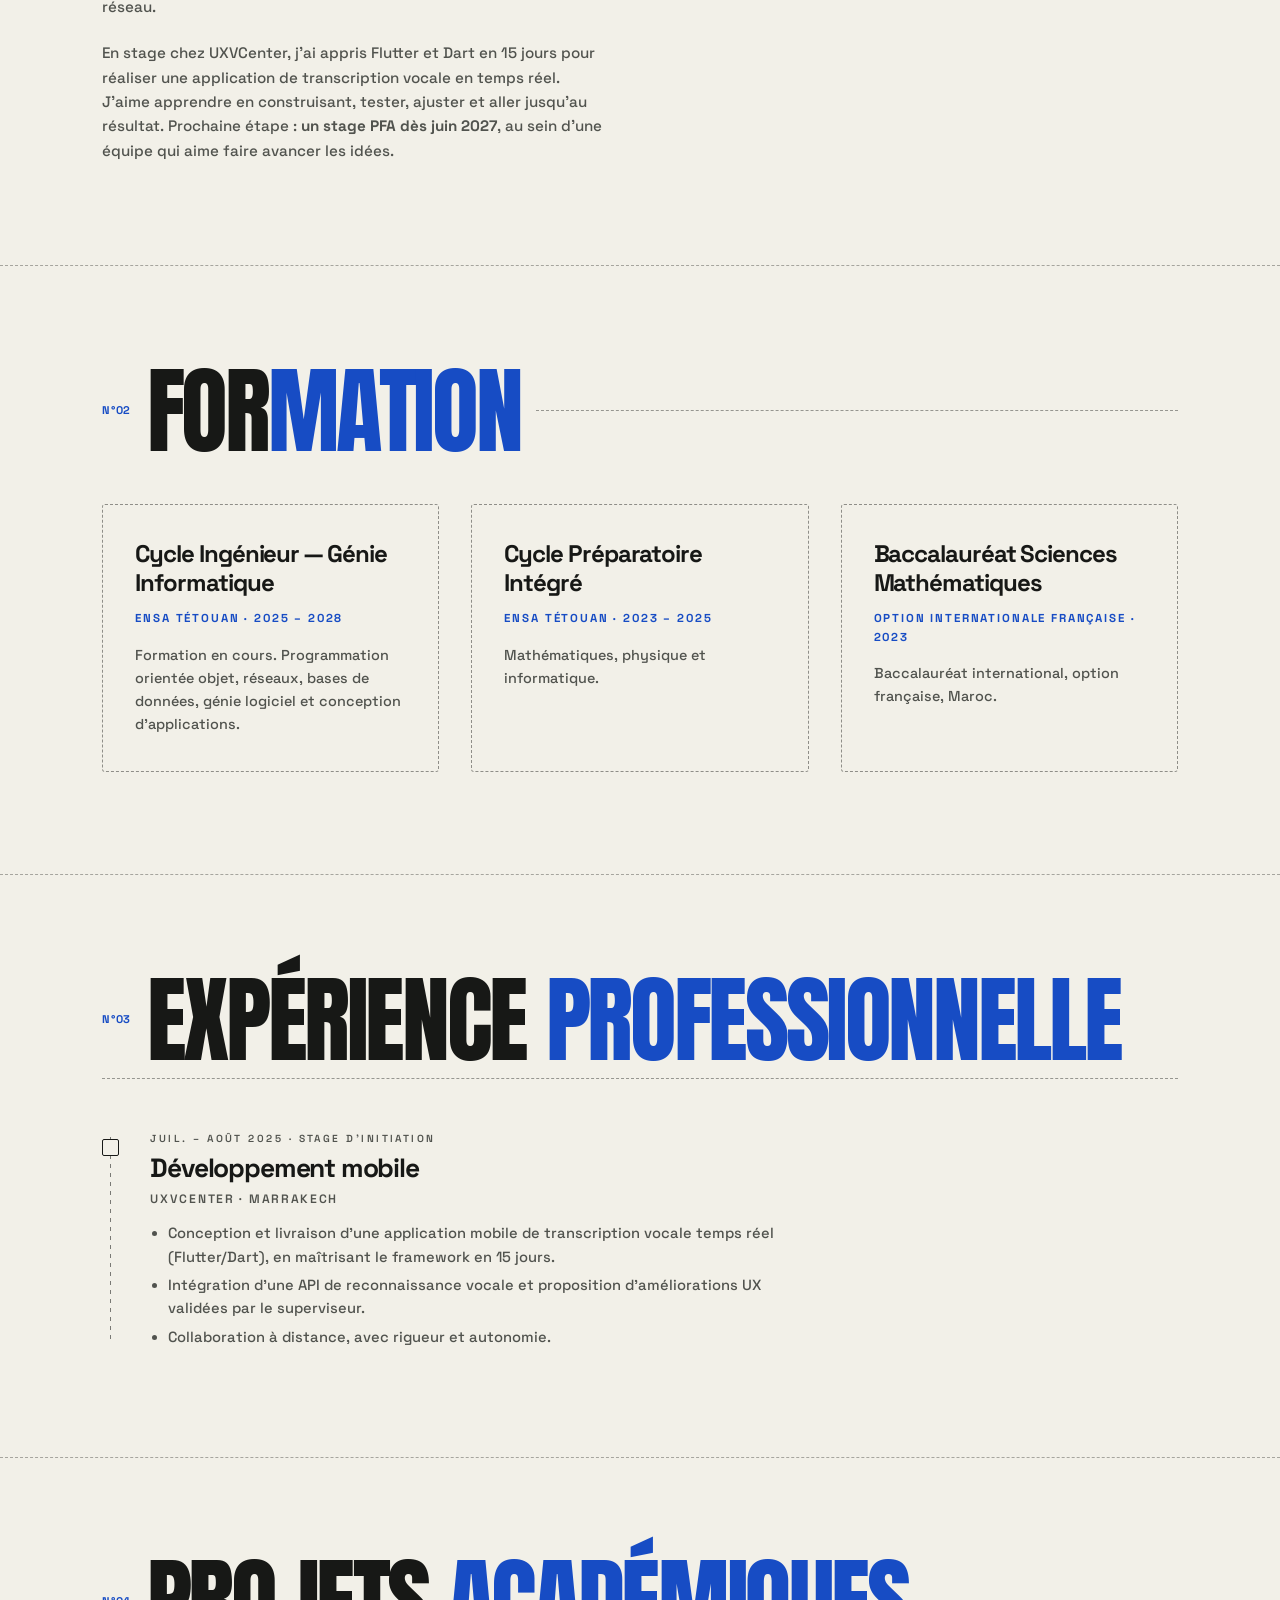
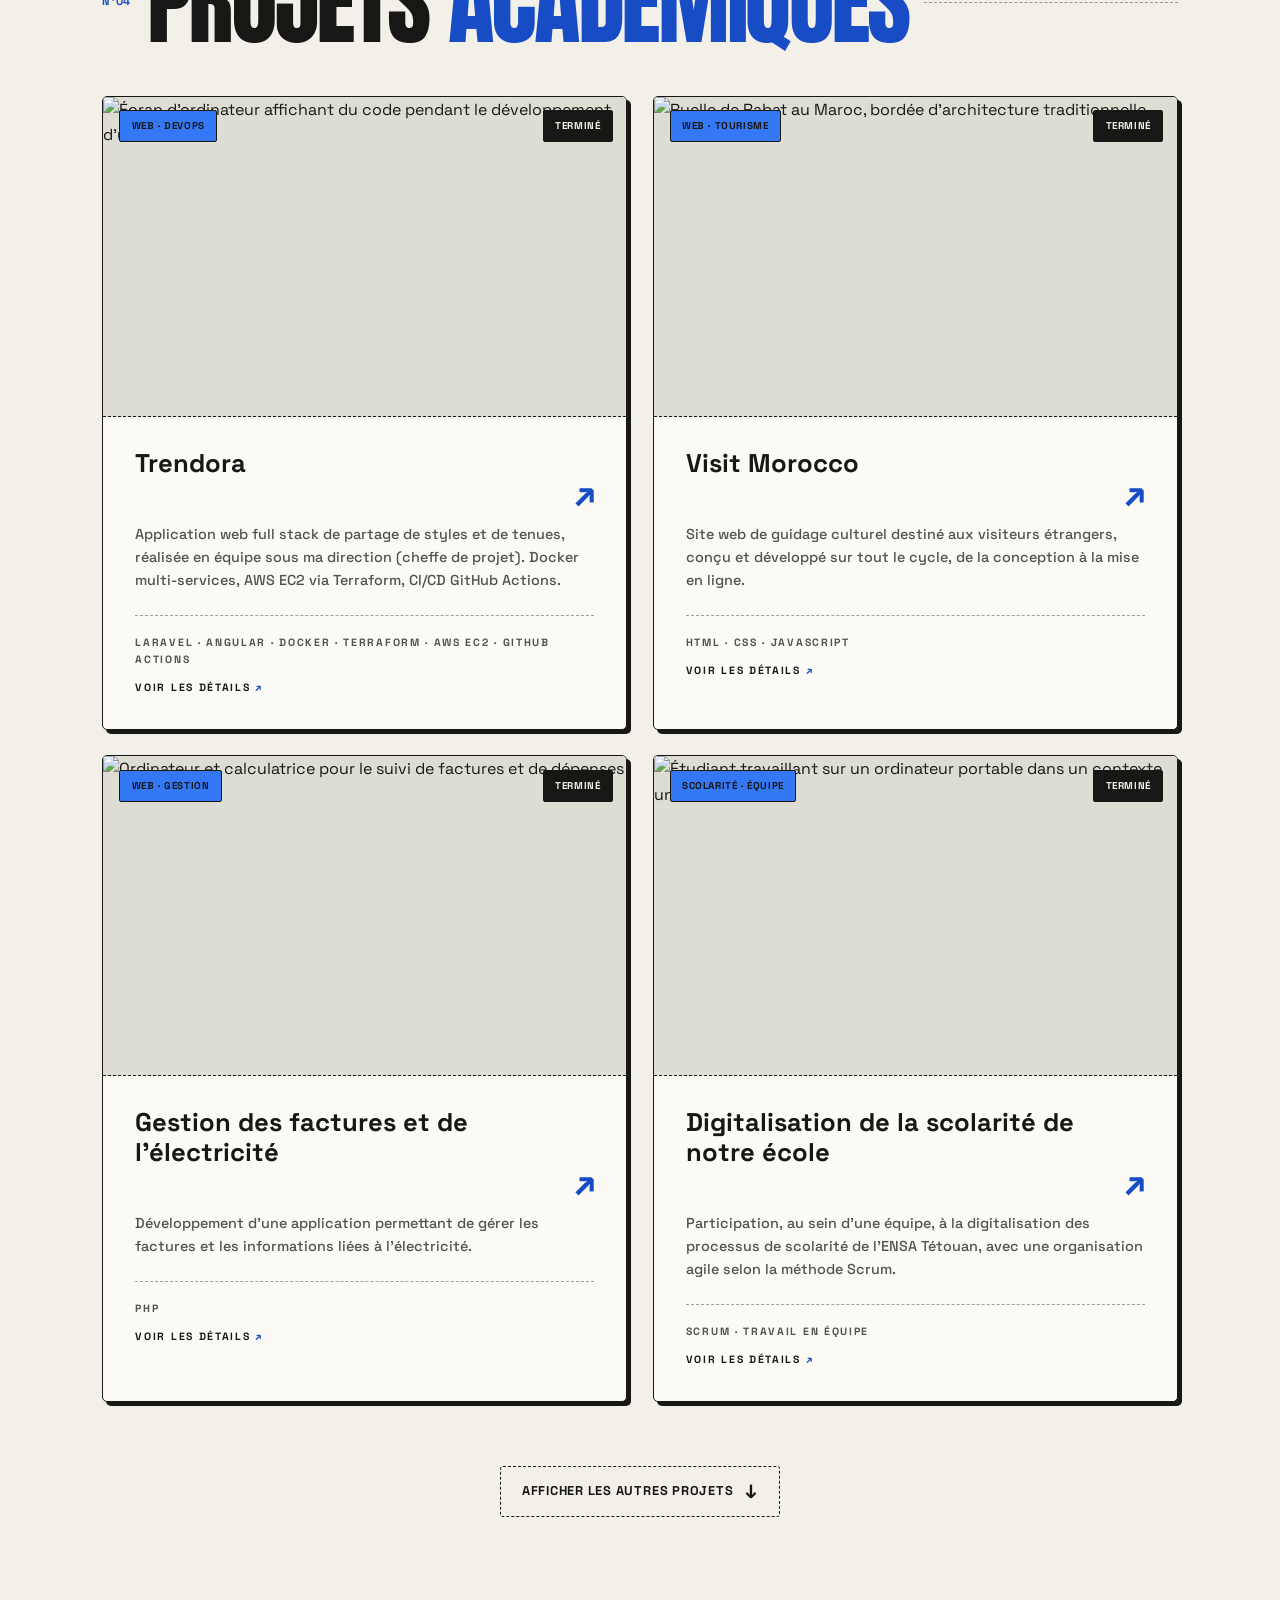
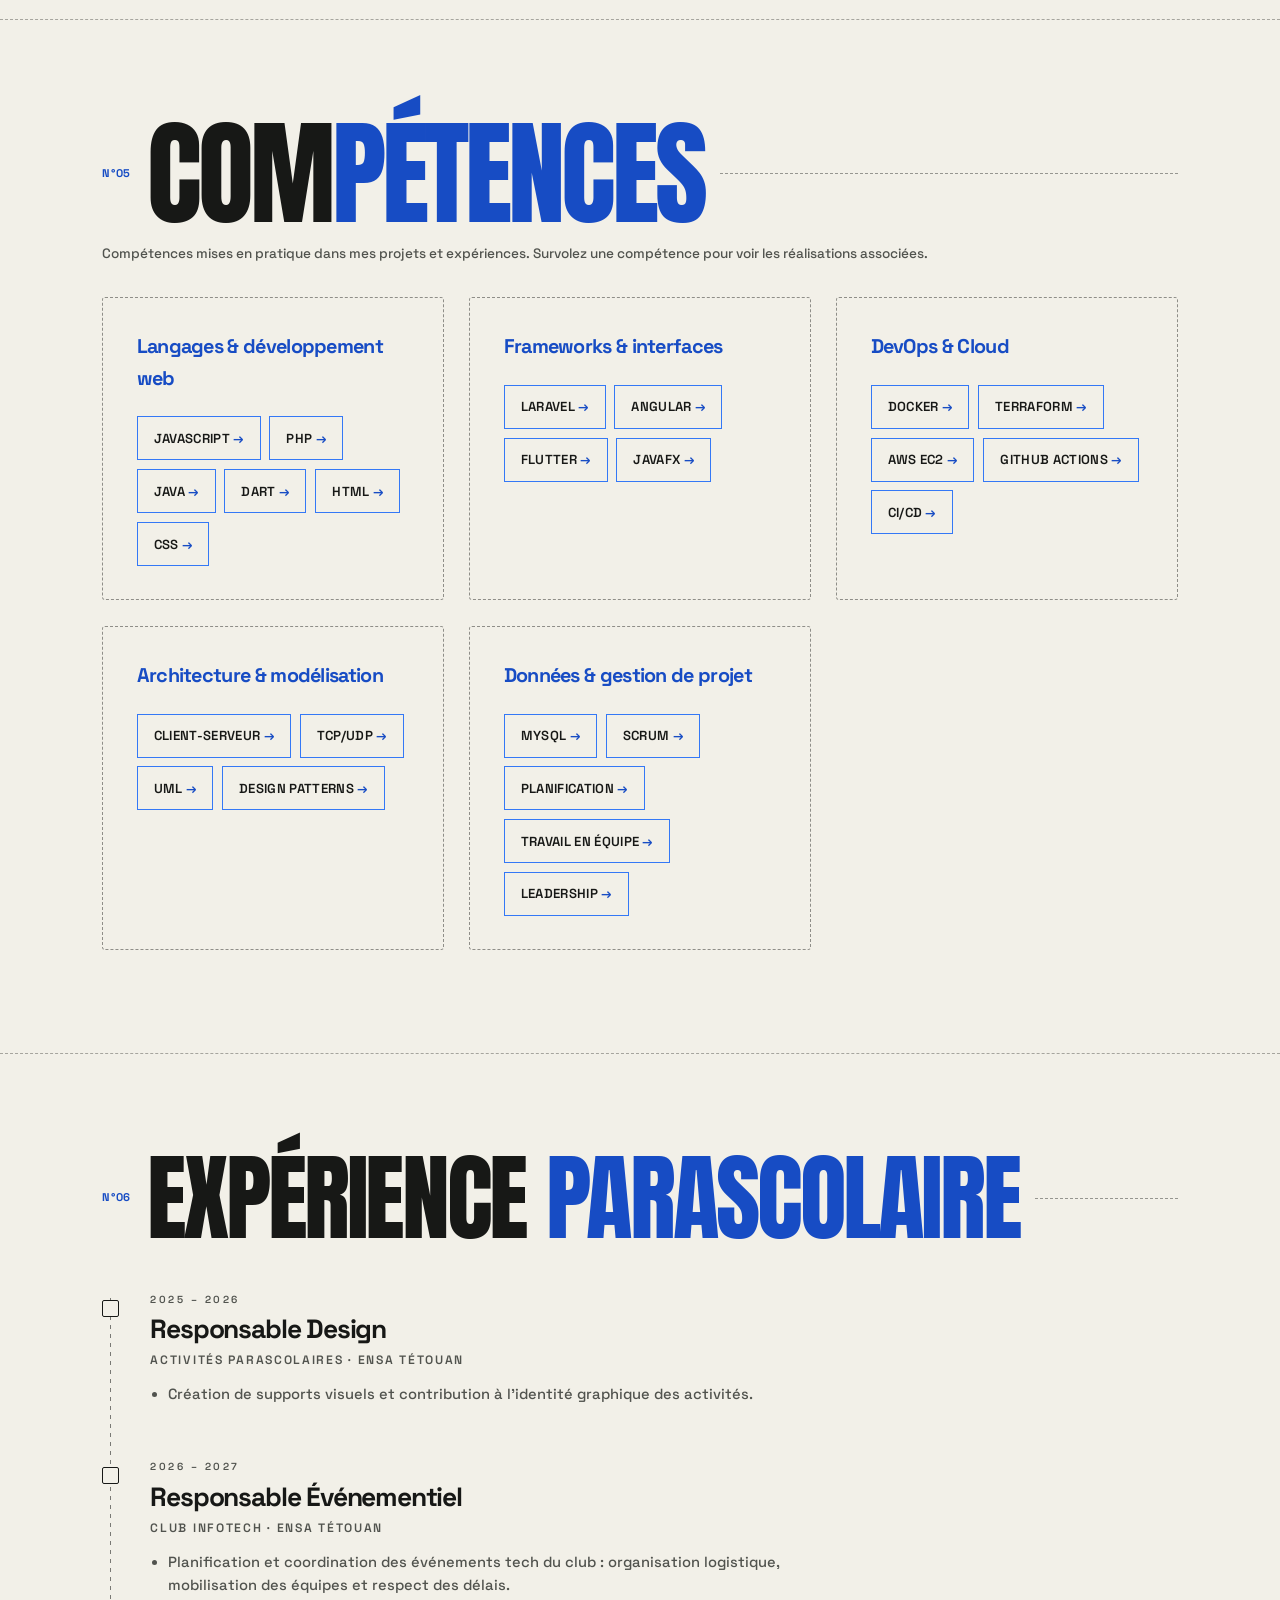
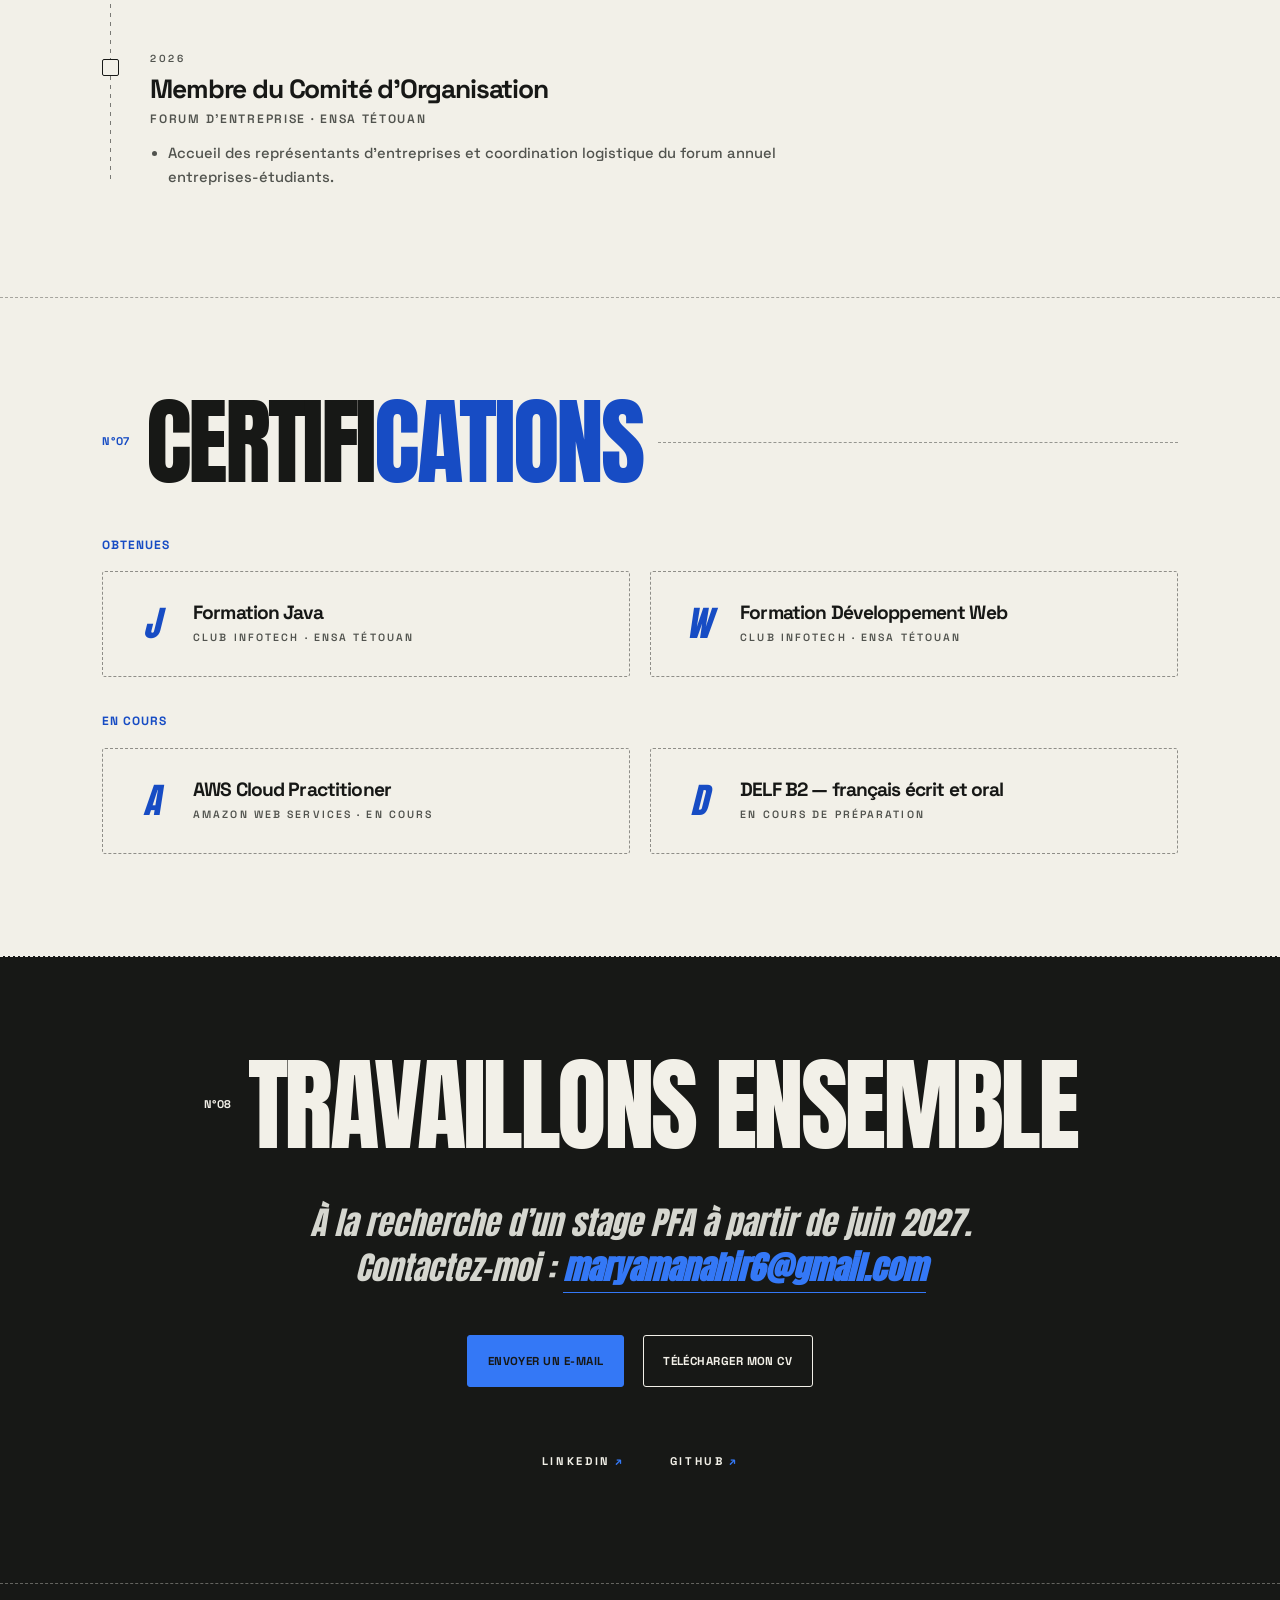
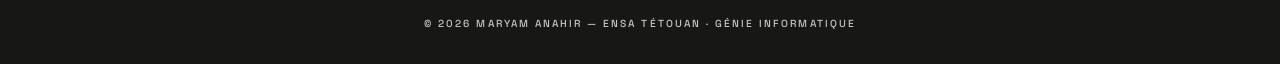
==== commit 15ad3cd1: "hh" ====
--- a/index.html
+++ b/index.html
@@ -10,6 +10,12 @@
     <meta
       name="description"
       content="Portfolio de Maryam Anahir, étudiante en Génie Informatique à l’ENSA Tétouan, à la recherche d’un stage PFA à partir de juin 2027."
+    />
+    <link rel="preconnect" href="https://fonts.googleapis.com" />
+    <link rel="preconnect" href="https://fonts.gstatic.com" crossorigin />
+    <link
+      href="https://fonts.googleapis.com/css2?family=Anton&family=Space+Grotesk:wght@400;500;600;700&display=swap"
+      rel="stylesheet"
     />
     <script>
       document.documentElement.className = "js";
--- a/style.css
+++ b/style.css
@@ -5,8 +5,8 @@
   --black: #0a0a0a;
   --white: #fff;
   --grey: #555;
-  --serif: Georgia, "Times New Roman", serif;
-  --sans: system-ui, -apple-system, "Segoe UI", sans-serif;
+  --serif: "Cormorant Garamond", Georgia, serif;
+  --sans: "DM Sans", system-ui, sans-serif;
   --navh: 84px;
 }
 * {
